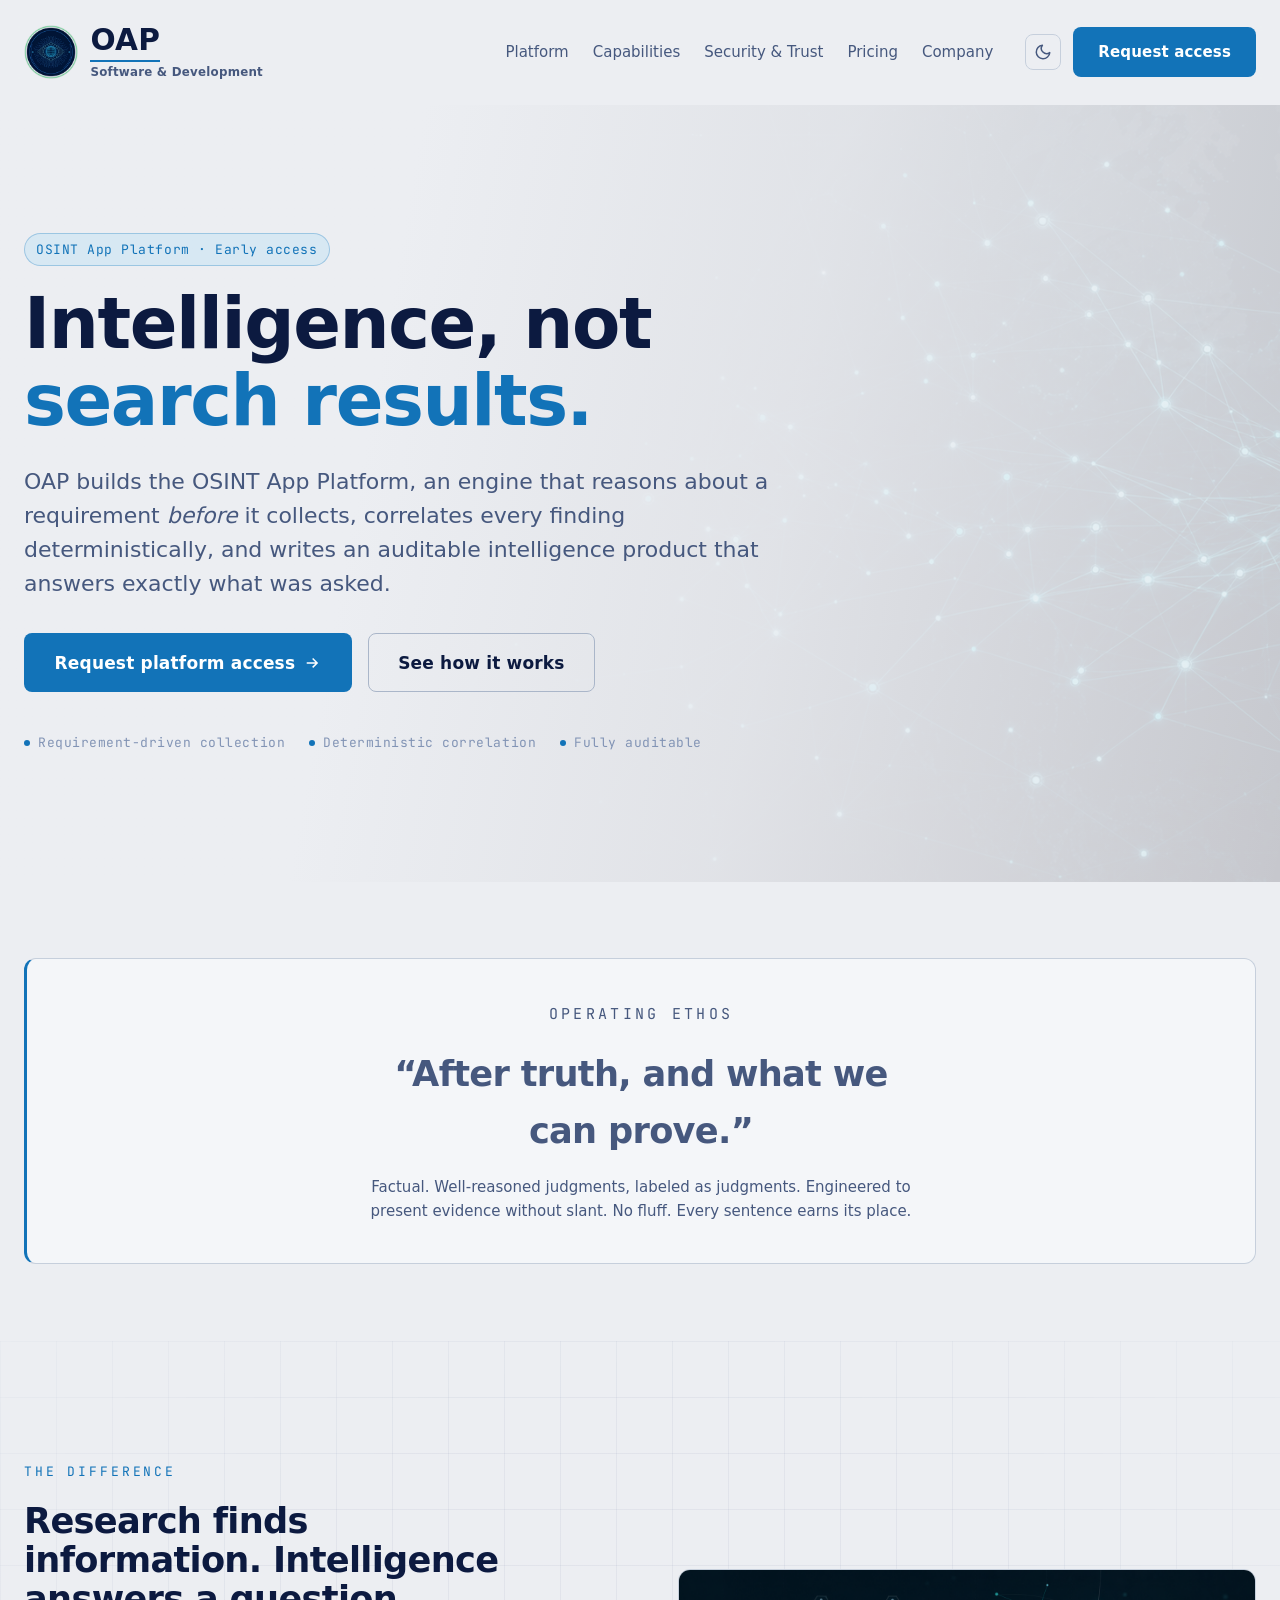
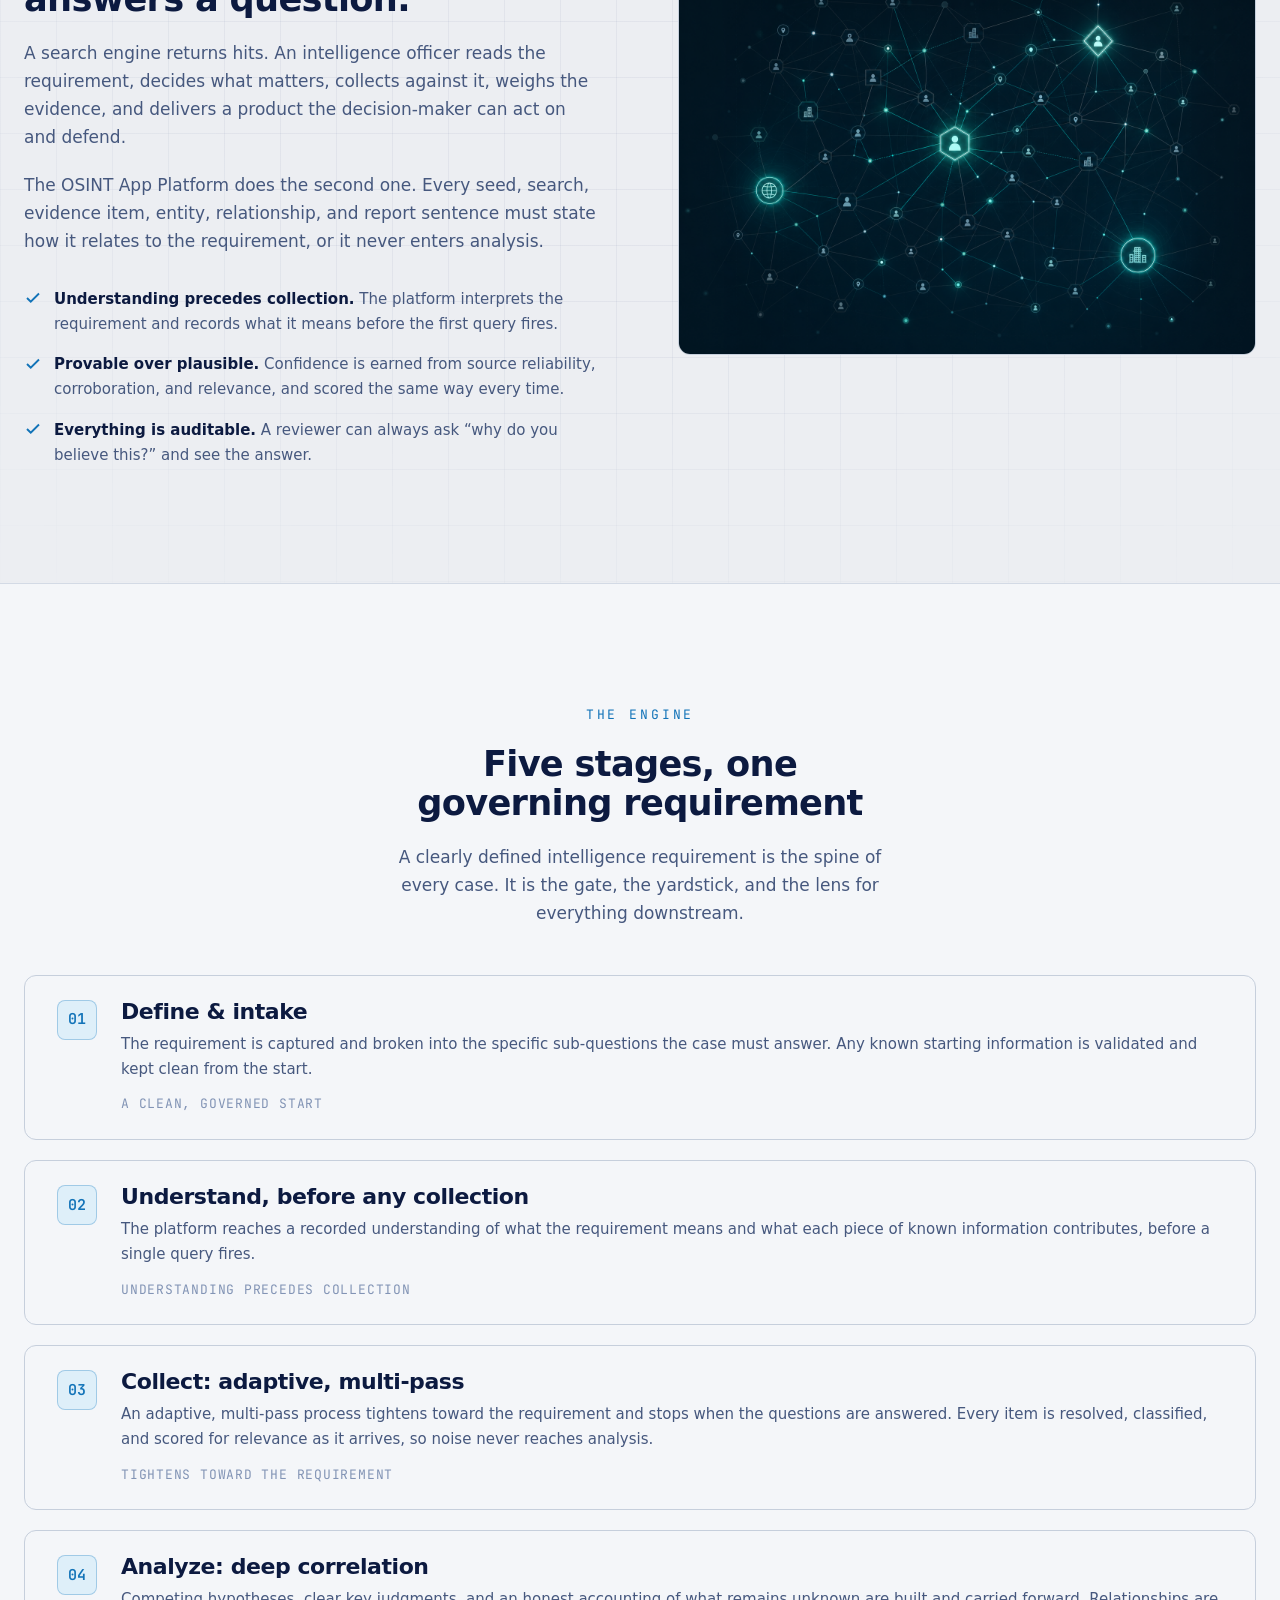
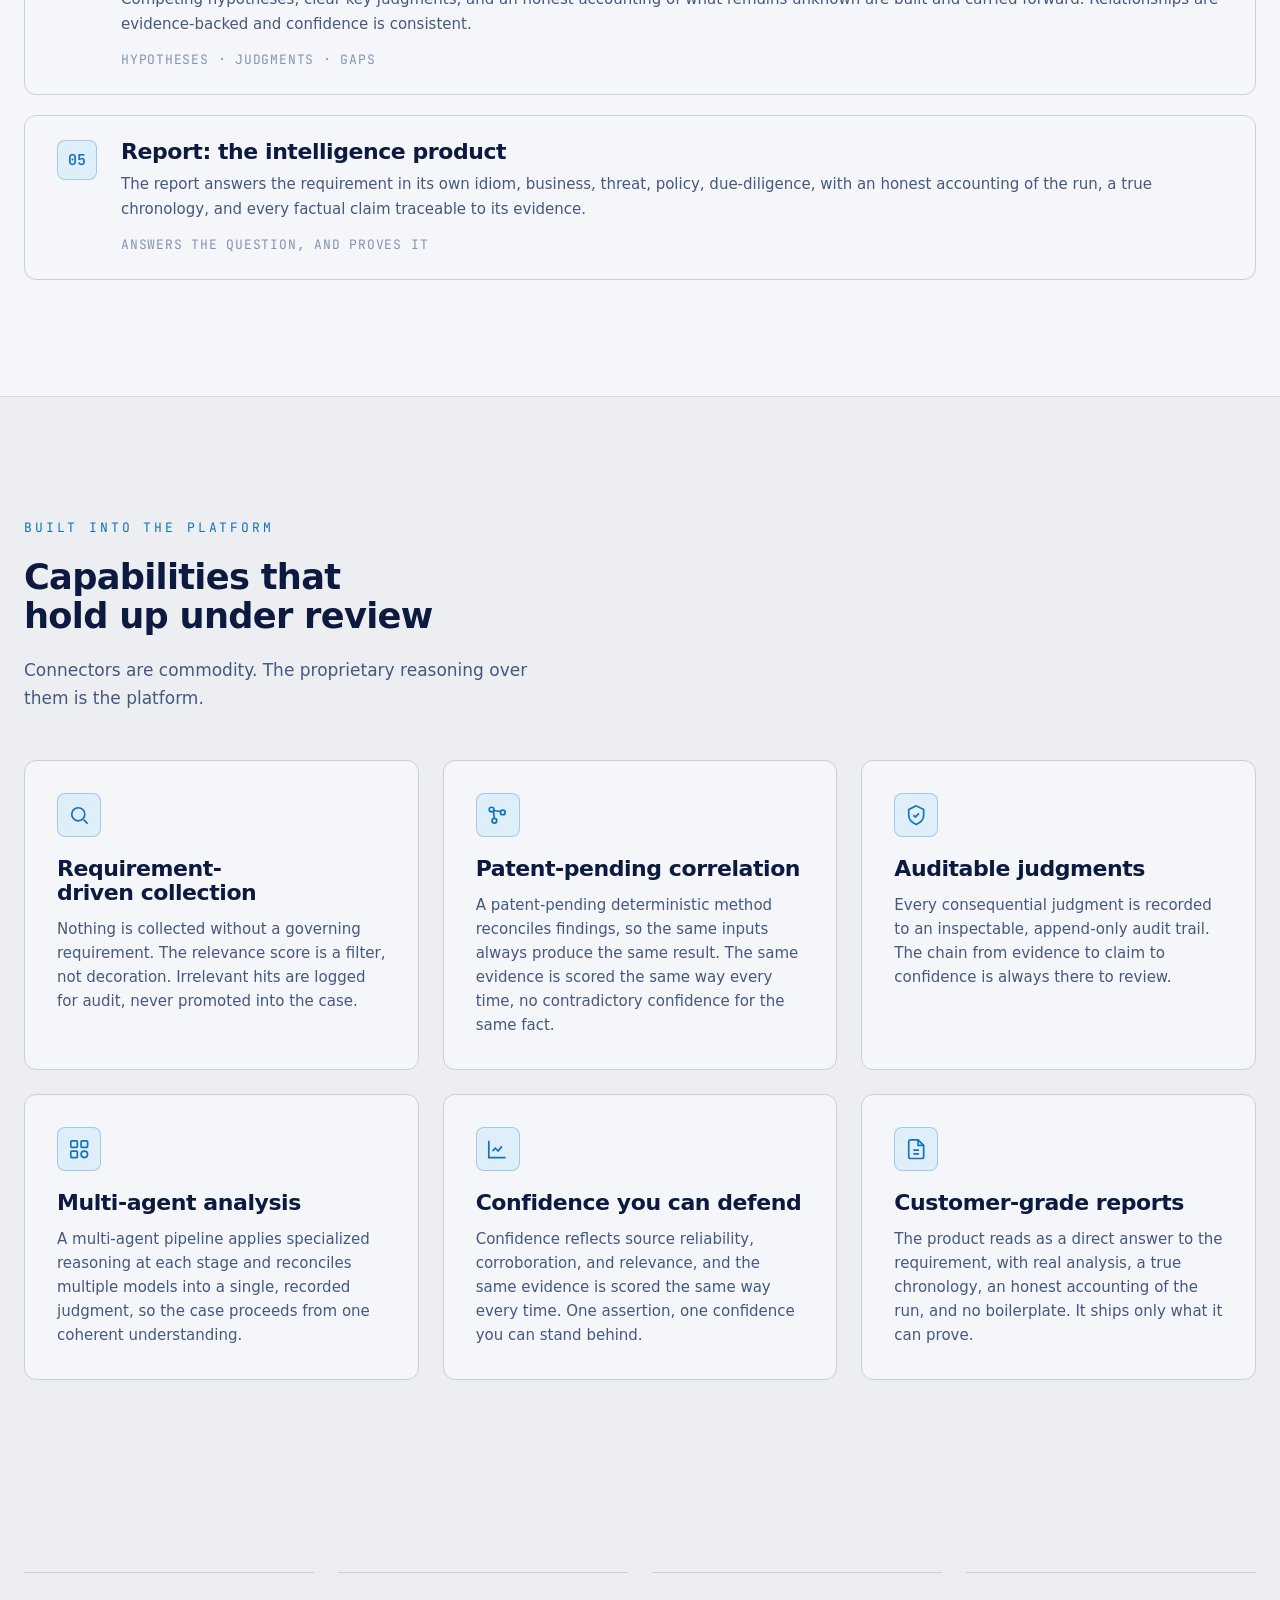
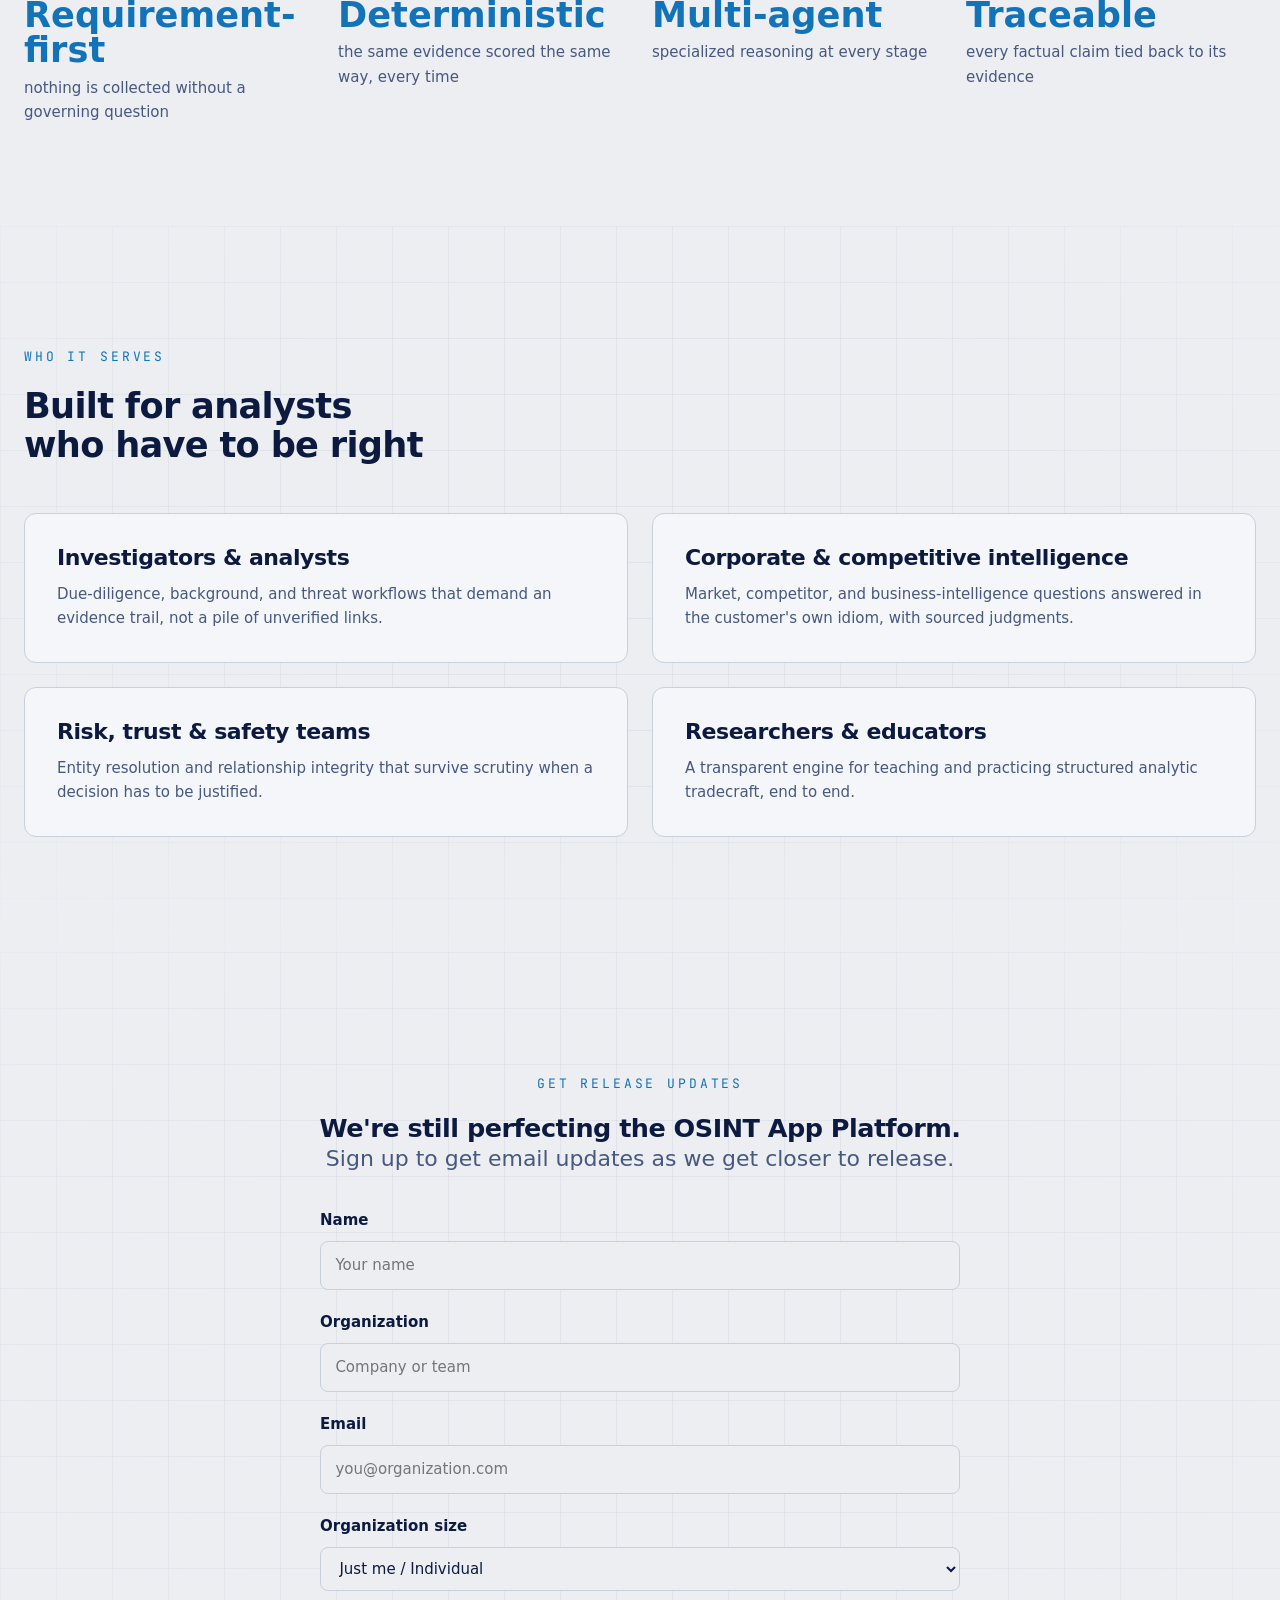
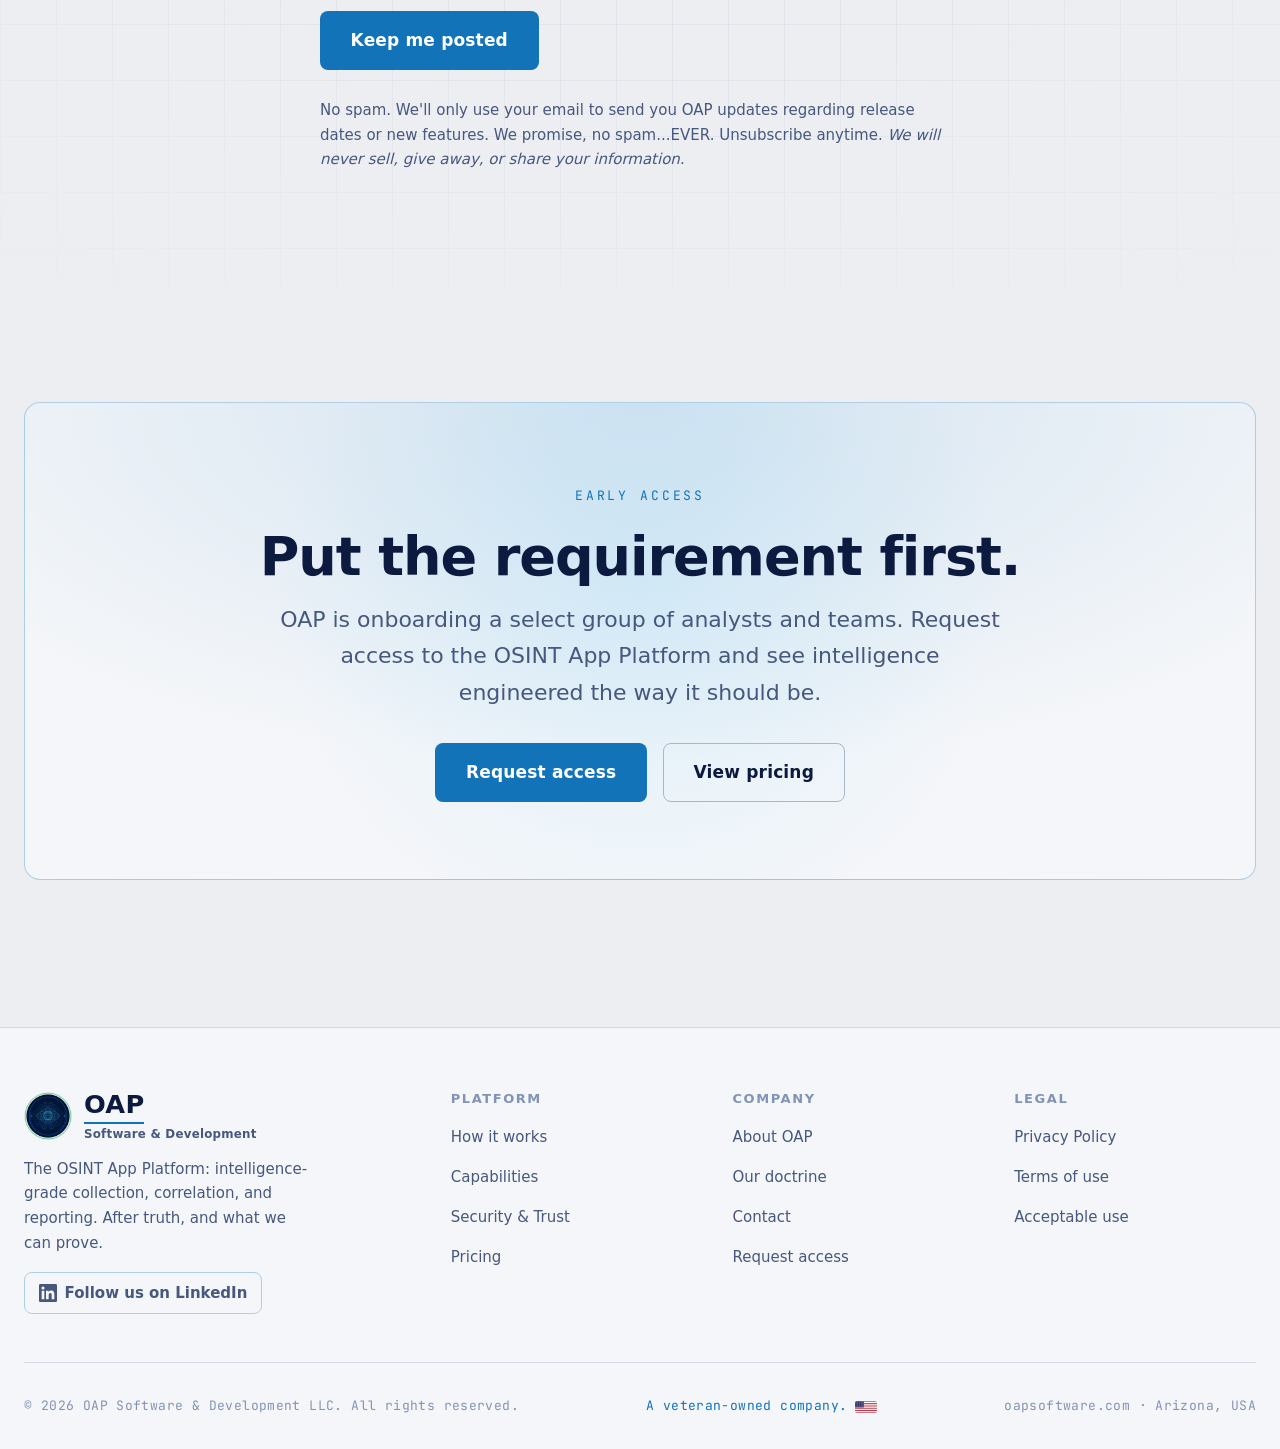
==== index.html @ 9fd55a7e "feat: small inline American flag next to veteran-owned line in footer - Clean inline SVG US flag (pr" ====
<!DOCTYPE html>
<html lang="en" data-theme="dark">
<head>
 <script>(function(){try{var t=localStorage.getItem('oap.theme');if(t!=='light'&&t!=='dark'){t=(window.matchMedia&&window.matchMedia('(prefers-color-scheme: light)').matches)?'light':'dark';}document.documentElement.setAttribute('data-theme',t);}catch(e){}})();</script>
 <meta charset="UTF-8" />
 <meta name="viewport" content="width=device-width, initial-scale=1.0" />
 <title>OAP Software &amp; Development | Intelligence-Grade OSINT, Engineered</title>
 <meta name="description" content="OAP Software & Development builds the OSINT App Platform, an intelligence engine that reasons about a requirement before it collects, correlates evidence deterministically, and produces auditable, customer-grade intelligence products." />
 <meta property="og:title" content="OAP Software & Development LLC" />
 <meta property="og:description" content="The OSINT App Platform: intelligence-grade collection, correlation, and reporting. After truth, and what we can prove." />
 <meta property="og:type" content="website" />
 <link rel="preconnect" href="https://api.fontshare.com" />
 <link rel="preconnect" href="https://fonts.googleapis.com" />
 <link rel="preconnect" href="https://fonts.gstatic.com" crossorigin />
 <link href="https://api.fontshare.com/v2/css?f[]=cabinet-grotesk@500,700,800&f[]=satoshi@400,500,700&f[]=general-sans@500,600&display=swap" rel="stylesheet" />
 <link href="https://fonts.googleapis.com/css2?family=JetBrains+Mono:wght@400;500&display=swap" rel="stylesheet" />
 <meta property="og:image" content="assets/brand/oap-avatar.png" />
 <link rel="stylesheet" href="css/style.css" />
 <link rel="icon" href="favicon.ico" sizes="any" />
 <link rel="icon" type="image/png" sizes="32x32" href="assets/brand/favicon-32.png" />
 <link rel="icon" type="image/png" sizes="16x16" href="assets/brand/favicon-16.png" />
 <link rel="apple-touch-icon" sizes="180x180" href="assets/brand/favicon-180.png" />
</head>
<body>
 <!-- ===== HEADER ===== -->
 <header class="header">
 <div class="container">
 <nav class="nav" aria-label="Primary">
 <a href="index.html" class="nav__brand" aria-label="OAP Software and Development home">
 <img class="brand-emblem" src="assets/brand/oap-emblem-green.png" alt="OAP" width="120" height="120" />
 <span class="brand-wordmark">
 <span class="brand-name">OAP</span>
 <span class="brand-tag">Software &amp; Development</span>
 </span>
 </a>
 <div class="nav__links" id="nav-links">
 <a href="platform.html">Platform</a>
 <a href="capabilities.html">Capabilities</a>
 <a href="security.html">Security &amp; Trust</a>
 <a href="pricing.html">Pricing</a>
 <a href="company.html">Company</a>
 <a href="contact.html" class="btn btn--primary nav__cta-mobile" style="margin-top:1rem;">Request access</a>
 </div>
 <div class="nav__actions">
 <button class="theme-toggle" data-theme-toggle aria-label="Switch color theme"></button>
 <a href="contact.html" class="btn btn--primary nav__cta-desktop">Request access</a>
 <button class="nav__toggle" aria-label="Toggle menu" aria-expanded="false" aria-controls="nav-links">
 <svg width="20" height="20" viewBox="0 0 24 24" fill="none" stroke="currentColor" stroke-width="2"><line x1="3" y1="6" x2="21" y2="6"/><line x1="3" y1="12" x2="21" y2="12"/><line x1="3" y1="18" x2="21" y2="18"/></svg>
 </button>
 </div>
 </nav>
 </div>
 </header>

 <main>
 <!-- ===== HERO ===== -->
 <section class="hero">
 <div class="hero__bg"><img src="assets/hero.png" alt="" aria-hidden="true" /></div>
 <div class="container">
 <div class="hero__inner">
 <span class="chip">OSINT App Platform · Early access</span>
 <h1 style="margin-top:var(--space-5);">Intelligence, not<br /><span class="accent">search results.</span></h1>
 <p class="hero__lead">OAP builds the OSINT App Platform, an engine that reasons about a requirement <em>before</em> it collects, correlates every finding deterministically, and writes an auditable intelligence product that answers exactly what was asked.</p>
 <div class="hero__actions">
 <a href="contact.html" class="btn btn--primary btn--lg">Request platform access
 <svg viewBox="0 0 24 24" fill="none" stroke="currentColor" stroke-width="2"><path d="M5 12h14M13 6l6 6-6 6"/></svg>
 </a>
 <a href="platform.html" class="btn btn--ghost btn--lg">See how it works</a>
 </div>
 <div class="hero__meta">
 <span>Requirement-driven collection</span>
 <span>Deterministic correlation</span>
 <span>Fully auditable</span>
 </div>
 </div>
 </div>
 </section>

 <!-- ===== ETHOS STRIP ===== -->
 <section class="section--tight">
 <div class="container">
 <div class="card" style="border-left:3px solid var(--color-primary); text-align:center; padding-block:var(--space-10);">
 <p class="eyebrow" style="justify-content:center;">Operating ethos</p>
 <p style="font-family:var(--font-display); font-size:var(--text-xl); font-weight:700; letter-spacing:-0.02em; max-width:26ch; margin:0 auto;">“After truth, and what we can prove.”</p>
 <p class="muted" style="margin-top:var(--space-4); max-width:60ch; margin-inline:auto;">Factual. Well-reasoned judgments, labeled as judgments. Engineered to present evidence without slant. No fluff. Every sentence earns its place.</p>
 </div>
 </div>
 </section>

 <!-- ===== THE PROBLEM ===== -->
 <section class="section grid-bg">
 <div class="container">
 <div class="split">
 <div class="reveal">
 <span class="eyebrow">The difference</span>
 <h2 class="section-title">Research finds information. Intelligence answers a question.</h2>
 <p class="muted" style="margin-bottom:var(--space-5);">A search engine returns hits. An intelligence officer reads the requirement, decides what matters, collects against it, weighs the evidence, and delivers a product the decision-maker can act on and defend.</p>
 <p class="muted">The OSINT App Platform does the second one. Every seed, search, evidence item, entity, relationship, and report sentence must state how it relates to the requirement, or it never enters analysis.</p>
 <ul class="feature-list" style="margin-top:var(--space-8);">
 <li><svg class="ck" width="18" height="18" viewBox="0 0 24 24" fill="none" stroke="currentColor" stroke-width="2.5"><path d="M20 6 9 17l-5-5"/></svg><span><strong>Understanding precedes collection.</strong> The platform interprets the requirement and records what it means before the first query fires.</span></li>
 <li><svg class="ck" width="18" height="18" viewBox="0 0 24 24" fill="none" stroke="currentColor" stroke-width="2.5"><path d="M20 6 9 17l-5-5"/></svg><span><strong>Provable over plausible.</strong> Confidence is earned from source reliability, corroboration, and relevance, and scored the same way every time.</span></li>
 <li><svg class="ck" width="18" height="18" viewBox="0 0 24 24" fill="none" stroke="currentColor" stroke-width="2.5"><path d="M20 6 9 17l-5-5"/></svg><span><strong>Everything is auditable.</strong> A reviewer can always ask “why do you believe this?” and see the answer.</span></li>
 </ul>
 </div>
 <div class="split__media reveal">
 <img src="assets/correlation.png" alt="A correlation web of entities, people, organizations, and locations, connected by weighted relationships, with the highest-confidence nodes glowing brightest." />
 </div>
 </div>
 </div>
 </section>

 <!-- ===== PIPELINE ===== -->
 <section class="section" style="background:var(--color-surface); border-block:1px solid var(--color-divider);">
 <div class="container">
 <div style="text-align:center; max-width:48ch; margin:0 auto var(--space-12);">
 <span class="eyebrow" style="justify-content:center;">The engine</span>
 <h2 class="section-title" style="margin-inline:auto;">Five stages, one governing requirement</h2>
 <p class="muted">A clearly defined intelligence requirement is the spine of every case. It is the gate, the yardstick, and the lens for everything downstream.</p>
 </div>
 <div class="pipeline">
 <div class="step reveal"><div class="step__num">01</div><div><h3>Define &amp; intake</h3><p>The requirement is captured and broken into the specific sub-questions the case must answer. Any known starting information is validated and kept clean from the start.</p><span class="step__tag">A clean, governed start</span></div></div>
 <div class="step reveal"><div class="step__num">02</div><div><h3>Understand, before any collection</h3><p>The platform reaches a recorded understanding of what the requirement means and what each piece of known information contributes, before a single query fires.</p><span class="step__tag">Understanding precedes collection</span></div></div>
 <div class="step reveal"><div class="step__num">03</div><div><h3>Collect: adaptive, multi-pass</h3><p>An adaptive, multi-pass process tightens toward the requirement and stops when the questions are answered. Every item is resolved, classified, and scored for relevance as it arrives, so noise never reaches analysis.</p><span class="step__tag">Tightens toward the requirement</span></div></div>
 <div class="step reveal"><div class="step__num">04</div><div><h3>Analyze: deep correlation</h3><p>Competing hypotheses, clear key judgments, and an honest accounting of what remains unknown are built and carried forward. Relationships are evidence-backed and confidence is consistent.</p><span class="step__tag">Hypotheses · judgments · gaps</span></div></div>
 <div class="step reveal"><div class="step__num">05</div><div><h3>Report: the intelligence product</h3><p>The report answers the requirement in its own idiom, business, threat, policy, due-diligence, with an honest accounting of the run, a true chronology, and every factual claim traceable to its evidence.</p><span class="step__tag">Answers the question, and proves it</span></div></div>
 </div>
 </div>
 </section>

 <!-- ===== CAPABILITIES GRID ===== -->
 <section class="section">
 <div class="container">
 <div style="max-width:50ch; margin-bottom:var(--space-12);">
 <span class="eyebrow">Built into the platform</span>
 <h2 class="section-title">Capabilities that hold up under review</h2>
 <p class="muted">Connectors are commodity. The proprietary reasoning over them is the platform.</p>
 </div>
 <div class="grid grid--3">
 <div class="card reveal"><div class="card__icon"><svg viewBox="0 0 24 24" fill="none" stroke="currentColor" stroke-width="1.8"><circle cx="11" cy="11" r="7"/><path d="m21 21-4.3-4.3"/></svg></div><h3>Requirement-driven collection</h3><p>Nothing is collected without a governing requirement. The relevance score is a filter, not decoration. Irrelevant hits are logged for audit, never promoted into the case.</p></div>
 <div class="card reveal"><div class="card__icon"><svg viewBox="0 0 24 24" fill="none" stroke="currentColor" stroke-width="1.8"><circle cx="6" cy="6" r="2.5"/><circle cx="18" cy="9" r="2.5"/><circle cx="9" cy="18" r="2.5"/><path d="M8 7l8 1M8 8l1 8"/></svg></div><h3>Patent-pending correlation</h3><p>A patent-pending deterministic method reconciles findings, so the same inputs always produce the same result. The same evidence is scored the same way every time, no contradictory confidence for the same fact.</p></div>
 <div class="card reveal"><div class="card__icon"><svg viewBox="0 0 24 24" fill="none" stroke="currentColor" stroke-width="1.8"><path d="M12 2 4 6v6c0 5 3.5 8 8 10 4.5-2 8-5 8-10V6z"/><path d="m9 12 2 2 4-4"/></svg></div><h3>Auditable judgments</h3><p>Every consequential judgment is recorded to an inspectable, append-only audit trail. The chain from evidence to claim to confidence is always there to review.</p></div>
 <div class="card reveal"><div class="card__icon"><svg viewBox="0 0 24 24" fill="none" stroke="currentColor" stroke-width="1.8"><rect x="3" y="3" width="7" height="7" rx="1"/><rect x="14" y="3" width="7" height="7" rx="1"/><rect x="3" y="14" width="7" height="7" rx="1"/><circle cx="17.5" cy="17.5" r="3.5"/></svg></div><h3>Multi-agent analysis</h3><p>A multi-agent pipeline applies specialized reasoning at each stage and reconciles multiple models into a single, recorded judgment, so the case proceeds from one coherent understanding.</p></div>
 <div class="card reveal"><div class="card__icon"><svg viewBox="0 0 24 24" fill="none" stroke="currentColor" stroke-width="1.8"><path d="M3 3v18h18"/><path d="m7 14 3-3 3 3 4-5"/></svg></div><h3>Confidence you can defend</h3><p>Confidence reflects source reliability, corroboration, and relevance, and the same evidence is scored the same way every time. One assertion, one confidence you can stand behind.</p></div>
 <div class="card reveal"><div class="card__icon"><svg viewBox="0 0 24 24" fill="none" stroke="currentColor" stroke-width="1.8"><path d="M14 2H6a2 2 0 0 0-2 2v16a2 2 0 0 0 2 2h12a2 2 0 0 0 2-2V8z"/><path d="M14 2v6h6M9 13h6M9 17h6"/></svg></div><h3>Customer-grade reports</h3><p>The product reads as a direct answer to the requirement, with real analysis, a true chronology, an honest accounting of the run, and no boilerplate. It ships only what it can prove.</p></div>
 </div>
 </div>
 </section>

 <!-- ===== STATS ===== -->
 <section class="section--tight">
 <div class="container">
 <div class="stats">
 <div class="stat reveal"><div class="stat__num">Requirement<span style="color:var(--color-primary)">-first</span></div><div class="stat__label">nothing is collected without a governing question</div></div>
 <div class="stat reveal"><div class="stat__num">Deterministic</div><div class="stat__label">the same evidence scored the same way, every time</div></div>
 <div class="stat reveal"><div class="stat__num">Multi-agent</div><div class="stat__label">specialized reasoning at every stage</div></div>
 <div class="stat reveal"><div class="stat__num">Traceable</div><div class="stat__label">every factual claim tied back to its evidence</div></div>
 </div>
 </div>
 </section>

 <!-- ===== WHO IT'S FOR ===== -->
 <section class="section grid-bg">
 <div class="container">
 <div style="max-width:50ch; margin-bottom:var(--space-12);">
 <span class="eyebrow">Who it serves</span>
 <h2 class="section-title">Built for analysts who have to be right</h2>
 </div>
 <div class="grid grid--2">
 <div class="card reveal"><h3>Investigators &amp; analysts</h3><p>Due-diligence, background, and threat workflows that demand an evidence trail, not a pile of unverified links.</p></div>
 <div class="card reveal"><h3>Corporate &amp; competitive intelligence</h3><p>Market, competitor, and business-intelligence questions answered in the customer's own idiom, with sourced judgments.</p></div>
 <div class="card reveal"><h3>Risk, trust &amp; safety teams</h3><p>Entity resolution and relationship integrity that survive scrutiny when a decision has to be justified.</p></div>
 <div class="card reveal"><h3>Researchers &amp; educators</h3><p>A transparent engine for teaching and practicing structured analytic tradecraft, end to end.</p></div>
 </div>
 </div>
 </section>

 <!-- ===== CTA ===== -->
 <section class="section grid-bg" id="updates">
 <div class="container container--default">
 <div class="reveal" style="text-align:center; margin-bottom:var(--space-8);">
 <span class="eyebrow" style="justify-content:center;">Get release updates</span>
 <h2>We're still perfecting the OSINT App Platform.</h2>
 <p class="section-lead" style="margin:0 auto;">Sign up to get email updates as we get closer to release.</p>
 </div>
 <form id="waitlist-form" class="form-grid reveal" action="https://formspree.io/f/mbdeowkd" method="POST" style="max-width:640px; margin:0 auto;">
 <div class="field"><label for="wl-name">Name</label><input id="wl-name" name="name" type="text" placeholder="Your name" /></div>
 <div class="field"><label for="wl-org">Organization</label><input id="wl-org" name="organization" type="text" placeholder="Company or team" /></div>
 <div class="field"><label for="wl-email">Email</label><input id="wl-email" name="email" type="email" required placeholder="you@organization.com" /></div>
 <div class="field"><label for="wl-size">Organization size</label><select id="wl-size" name="organization_size"><option>Just me / Individual</option><option>2-10</option><option>11-50</option><option>51-200</option><option>201-1,000</option><option>1,000+</option></select></div>
 <input type="hidden" name="_subject" value="New OAP updates signup" />
 <input type="text" name="_gotcha" style="display:none" tabindex="-1" autocomplete="off" aria-hidden="true" />
 <button type="submit" class="btn btn--primary btn--lg" style="justify-self:start;">Keep me posted</button>
 <p id="wl-ok" hidden style="color:var(--color-primary); font-size:var(--text-sm);">Thanks. You're on the list, we'll email you OAP updates as we get closer to release.</p>
 <p id="wl-err" hidden style="color:var(--color-warning); font-size:var(--text-sm);">Something went wrong. Please try again in a moment.</p>
 <p class="muted" style="font-size:var(--text-sm); margin-top:var(--space-2);">No spam. We'll only use your email to send you OAP updates regarding release dates or new features. We promise, no spam...EVER. Unsubscribe anytime. <em>We will never sell, give away, or share your information.</em></p>
 </form>
 </div>
 </section>

 <section class="section">
 <div class="container">
 <div class="cta-band reveal">
 <span class="eyebrow" style="justify-content:center;">Early access</span>
 <h2>Put the requirement first.</h2>
 <p>OAP is onboarding a select group of analysts and teams. Request access to the OSINT App Platform and see intelligence engineered the way it should be.</p>
 <div class="hero__actions">
 <a href="contact.html" class="btn btn--primary btn--lg">Request access</a>
 <a href="pricing.html" class="btn btn--ghost btn--lg">View pricing</a>
 </div>
 </div>
 </div>
 </section>
 </main>

 <!-- ===== FOOTER ===== -->
 <footer class="footer">
 <div class="container">
 <div class="footer__grid">
 <div class="footer__brand">
 <a href="index.html" class="nav__brand">
 <img class="brand-emblem" src="assets/brand/oap-emblem-green.png" alt="OAP" width="120" height="120" />
 <span class="brand-wordmark">
 <span class="brand-name">OAP</span>
 <span class="brand-tag">Software &amp; Development</span>
 </span>
 </a>
 <p>The OSINT App Platform: intelligence-grade collection, correlation, and reporting. After truth, and what we can prove.</p>
 <a class="footer__social" href="https://www.linkedin.com/company/oapsoftware/" target="_blank" rel="noopener" aria-label="Follow OAP Software & Development on LinkedIn"><svg width="18" height="18" viewBox="0 0 24 24" fill="currentColor" aria-hidden="true"><path d="M20.45 20.45h-3.56v-5.57c0-1.33-.02-3.04-1.85-3.04-1.85 0-2.13 1.45-2.13 2.94v5.67H9.35V9h3.42v1.56h.05c.48-.9 1.64-1.85 3.37-1.85 3.6 0 4.27 2.37 4.27 5.45v6.29zM5.34 7.43a2.06 2.06 0 1 1 0-4.13 2.06 2.06 0 0 1 0 4.13zM7.12 20.45H3.55V9h3.57v11.45zM22.22 0H1.77C.79 0 0 .77 0 1.73v20.54C0 23.23.79 24 1.77 24h20.45c.98 0 1.78-.77 1.78-1.73V1.73C24 .77 23.2 0 22.22 0z"/></svg><span>Follow us on LinkedIn</span></a>
 </div>
 <div><h4>Platform</h4><ul role="list"><li><a href="platform.html">How it works</a></li><li><a href="capabilities.html">Capabilities</a></li><li><a href="security.html">Security &amp; Trust</a></li><li><a href="pricing.html">Pricing</a></li></ul></div>
 <div><h4>Company</h4><ul role="list"><li><a href="company.html">About OAP</a></li><li><a href="company.html#doctrine">Our doctrine</a></li><li><a href="contact.html">Contact</a></li><li><a href="contact.html">Request access</a></li></ul></div>
 <div><h4>Legal</h4><ul role="list"><li><a href="privacy.html">Privacy Policy</a></li><li><a href="terms.html">Terms of use</a></li><li><a href="legal.html#acceptable-use">Acceptable use</a></li></ul></div>
 </div>
 <div class="footer__bottom">
 <span>© 2026 OAP Software &amp; Development LLC. All rights reserved.</span>
 <span style="color:var(--color-primary); white-space:nowrap;">A veteran-owned company.<svg class="flag-us" viewBox="0 0 190 100" width="22" height="12" role="img" aria-label="United States flag" style="vertical-align:middle; margin-left:0.5rem; border-radius:2px; box-shadow:0 0 0 1px rgba(255,255,255,0.18);"><defs><clipPath id="flagRound"><rect width="190" height="100" rx="3"/></clipPath></defs><g clip-path="url(#flagRound)"><rect x="0" y="0.000" width="190" height="7.692" fill="#B22234"/><rect x="0" y="7.692" width="190" height="7.692" fill="#FFFFFF"/><rect x="0" y="15.385" width="190" height="7.692" fill="#B22234"/><rect x="0" y="23.077" width="190" height="7.692" fill="#FFFFFF"/><rect x="0" y="30.769" width="190" height="7.692" fill="#B22234"/><rect x="0" y="38.462" width="190" height="7.692" fill="#FFFFFF"/><rect x="0" y="46.154" width="190" height="7.692" fill="#B22234"/><rect x="0" y="53.846" width="190" height="7.692" fill="#FFFFFF"/><rect x="0" y="61.538" width="190" height="7.692" fill="#B22234"/><rect x="0" y="69.231" width="190" height="7.692" fill="#FFFFFF"/><rect x="0" y="76.923" width="190" height="7.692" fill="#B22234"/><rect x="0" y="84.615" width="190" height="7.692" fill="#FFFFFF"/><rect x="0" y="92.308" width="190" height="7.692" fill="#B22234"/><rect x="0" y="0" width="76" height="53.846" fill="#3C3B6E"/><circle cx="8.0" cy="7.0" r="2.2" fill="#FFFFFF"/><circle cx="23.0" cy="7.0" r="2.2" fill="#FFFFFF"/><circle cx="38.0" cy="7.0" r="2.2" fill="#FFFFFF"/><circle cx="53.0" cy="7.0" r="2.2" fill="#FFFFFF"/><circle cx="68.0" cy="7.0" r="2.2" fill="#FFFFFF"/><circle cx="8.0" cy="19.5" r="2.2" fill="#FFFFFF"/><circle cx="23.0" cy="19.5" r="2.2" fill="#FFFFFF"/><circle cx="38.0" cy="19.5" r="2.2" fill="#FFFFFF"/><circle cx="53.0" cy="19.5" r="2.2" fill="#FFFFFF"/><circle cx="68.0" cy="19.5" r="2.2" fill="#FFFFFF"/><circle cx="8.0" cy="32.0" r="2.2" fill="#FFFFFF"/><circle cx="23.0" cy="32.0" r="2.2" fill="#FFFFFF"/><circle cx="38.0" cy="32.0" r="2.2" fill="#FFFFFF"/><circle cx="53.0" cy="32.0" r="2.2" fill="#FFFFFF"/><circle cx="68.0" cy="32.0" r="2.2" fill="#FFFFFF"/><circle cx="8.0" cy="44.5" r="2.2" fill="#FFFFFF"/><circle cx="23.0" cy="44.5" r="2.2" fill="#FFFFFF"/><circle cx="38.0" cy="44.5" r="2.2" fill="#FFFFFF"/><circle cx="53.0" cy="44.5" r="2.2" fill="#FFFFFF"/><circle cx="68.0" cy="44.5" r="2.2" fill="#FFFFFF"/></g></svg></span>
 <span>oapsoftware.com · Arizona, USA</span>
 </div>
 </div>
 </footer>

 <script src="js/main.js"></script>
</body>
</html>
---- css/style.css ----
/* ============================================================
   OAP Software & Development LLC, Design System
   Intelligence-grade: deep navy #0C1A40, cyan accent #5AC8FF
   ============================================================ */

/* ---------- Type scale ---------- */
:root {
  --text-xs: clamp(0.75rem, 0.7rem + 0.25vw, 0.8125rem);
  --text-sm: clamp(0.875rem, 0.82rem + 0.25vw, 0.9375rem);
  --text-base: clamp(1rem, 0.96rem + 0.2vw, 1.0625rem);
  --text-lg: clamp(1.125rem, 1rem + 0.6vw, 1.375rem);
  --text-xl: clamp(1.5rem, 1.2rem + 1.25vw, 2.25rem);
  --text-2xl: clamp(2rem, 1.3rem + 2.6vw, 3.5rem);
  --text-3xl: clamp(2.5rem, 1.2rem + 4vw, 4.75rem);

  /* Spacing */
  --space-1: 0.25rem; --space-2: 0.5rem; --space-3: 0.75rem;
  --space-4: 1rem; --space-5: 1.25rem; --space-6: 1.5rem;
  --space-8: 2rem; --space-10: 2.5rem; --space-12: 3rem;
  --space-16: 4rem; --space-20: 5rem; --space-24: 6rem; --space-32: 8rem;

  --radius-sm: 0.375rem; --radius-md: 0.5rem; --radius-lg: 0.75rem;
  --radius-xl: 1rem; --radius-full: 9999px;

  --transition-interactive: 200ms cubic-bezier(0.16, 1, 0.3, 1);

  --content-narrow: 680px;
  --content-default: 1040px;
  --content-wide: 1280px;

  --font-display: 'Cabinet Grotesk', 'General Sans', system-ui, sans-serif;
  --font-body: 'Satoshi', 'Inter', system-ui, sans-serif;
  --font-mono: 'JetBrains Mono', ui-monospace, monospace;
}

/* ---------- Dark (default for an intelligence product) ---------- */
/* OAP brand: accent #5AC8FF (electric cyan), deep navy #0C1A40 */
:root,
[data-theme='dark'] {
  --color-bg: #0a142e;
  --color-surface: #0c1a40;
  --color-surface-2: #102350;
  --color-surface-offset: #14285c;
  --color-divider: #1c3266;
  --color-border: #243d72;
  --color-border-strong: #34518f;

  --color-text: #eaf1fb;
  --color-text-muted: #9db0d0;
  --color-text-faint: #607299;
  --color-text-inverse: #0a142e;

  --color-primary: #5ac8ff;          /* electric cyan (brand) */
  --color-primary-hover: #84d8ff;
  --color-primary-active: #36a8e6;
  --color-primary-soft: rgba(90, 200, 255, 0.13);
  --color-primary-border: rgba(90, 200, 255, 0.38);

  --color-accent-2: #4a9eff;         /* signal blue, data-viz */
  --color-success: #4ade80;
  --color-warning: #f5a623;

  --shadow-sm: 0 1px 2px rgba(0,0,0,0.45);
  --shadow-md: 0 8px 24px rgba(2,8,24,0.5);
  --shadow-lg: 0 24px 60px rgba(2,8,24,0.6);
  --shadow-glow: 0 0 0 1px var(--color-primary-border), 0 0 40px rgba(90,200,255,0.14);

  --grid-line: rgba(120, 160, 220, 0.06);
}

/* ---------- Light mode ---------- */
/* On light surfaces the bright cyan is reserved for fills/glows; a deeper
   ocean-blue primary carries text/links so contrast stays accessible (AA). */
[data-theme='light'] {
  /* Soft light-grey palette (no harsh pure white). Page sits on a calm grey;
     cards/surfaces are a touch lighter so they still read as raised. */
  --color-bg: #eceef2;
  --color-surface: #f4f6f9;
  --color-surface-2: #e6eaf0;
  --color-surface-offset: #dfe4ec;
  --color-divider: #d3dae5;
  --color-border: #c6cfdc;
  --color-border-strong: #aab6c9;

  --color-text: #0c1a40;
  --color-text-muted: #46587e;
  --color-text-faint: #8294b5;
  --color-text-inverse: #ffffff;

  --color-primary: #1273b8;          /* accessible deep cyan-blue for text/CTA */
  --color-primary-hover: #0e5e98;
  --color-primary-active: #0b4d7e;
  --color-primary-soft: rgba(90, 200, 255, 0.14);
  --color-primary-border: rgba(18, 115, 184, 0.30);

  --color-accent-2: #1f6fd6;
  --color-success: #1f9d54;
  --color-warning: #c47710;

  --shadow-sm: 0 1px 2px rgba(12,26,64,0.06);
  --shadow-md: 0 8px 24px rgba(12,26,64,0.10);
  --shadow-lg: 0 24px 60px rgba(12,26,64,0.14);
  --shadow-glow: 0 0 0 1px var(--color-primary-border), 0 0 30px rgba(90,200,255,0.18);

  --grid-line: rgba(20, 50, 110, 0.05);
}

/* ============================================================
   Base
   ============================================================ */
*, *::before, *::after { box-sizing: border-box; margin: 0; padding: 0; }

html {
  -webkit-font-smoothing: antialiased;
  -moz-osx-font-smoothing: grayscale;
  text-rendering: optimizeLegibility;
  scroll-behavior: smooth;
  scroll-padding-top: 7.5rem;
}

body {
  min-height: 100dvh;
  line-height: 1.65;
  font-family: var(--font-body);
  font-size: var(--text-base);
  color: var(--color-text);
  background-color: var(--color-bg);
  overflow-x: hidden;
}

img, picture, video, svg { display: block; max-width: 100%; height: auto; }
ul[role='list'], ol[role='list'] { list-style: none; }
input, button, textarea, select { font: inherit; color: inherit; }

h1, h2, h3, h4, h5, h6 {
  font-family: var(--font-display);
  text-wrap: balance;
  line-height: 1.1;
  letter-spacing: -0.02em;
  font-weight: 700;
}
p { text-wrap: pretty; }

a { color: inherit; text-decoration: none; }

::selection { background: var(--color-primary-soft); color: var(--color-primary-hover); }

:focus-visible {
  outline: 2px solid var(--color-primary);
  outline-offset: 3px;
  border-radius: var(--radius-sm);
}

button { cursor: pointer; background: none; border: none; }
table { border-collapse: collapse; width: 100%; }

a, button, [role='button'], input, textarea, select {
  transition: color var(--transition-interactive),
              background var(--transition-interactive),
              border-color var(--transition-interactive),
              box-shadow var(--transition-interactive),
              transform var(--transition-interactive);
}

@media (prefers-reduced-motion: reduce) {
  *, *::before, *::after {
    animation-duration: 0.01ms !important;
    transition-duration: 0.01ms !important;
    scroll-behavior: auto !important;
  }
}

.sr-only {
  position: absolute; width: 1px; height: 1px; padding: 0; margin: -1px;
  overflow: hidden; clip: rect(0,0,0,0); white-space: nowrap; border-width: 0;
}

/* ============================================================
   Layout primitives
   ============================================================ */
.container { width: 100%; max-width: var(--content-wide); margin-inline: auto; padding-inline: var(--space-6); }
.container--default { max-width: var(--content-default); }
.container--narrow { max-width: var(--content-narrow); }

.section { padding-block: clamp(var(--space-16), 9vw, var(--space-32)); position: relative; }
.section--tight { padding-block: clamp(var(--space-12), 6vw, var(--space-20)); }

.eyebrow {
  font-family: var(--font-mono);
  font-size: var(--text-xs);
  letter-spacing: 0.22em;
  text-transform: uppercase;
  color: var(--color-primary);
  display: inline-flex;
  align-items: center;
  gap: var(--space-2);
  margin-bottom: var(--space-5);
}
/* (removed the leading accent line before eyebrow labels per request) */

.section-title { font-size: var(--text-xl); margin-bottom: var(--space-5); max-width: 22ch; }
.section-lead { font-size: var(--text-lg); color: var(--color-text-muted); max-width: 60ch; font-family: var(--font-body); font-weight: 400; line-height: 1.55; }

.lead { font-size: var(--text-lg); color: var(--color-text-muted); line-height: 1.6; }
.muted { color: var(--color-text-muted); }

/* ---------- Buttons ---------- */
.btn {
  display: inline-flex; align-items: center; justify-content: center; gap: var(--space-2);
  font-family: var(--font-body); font-size: var(--text-sm); font-weight: 600;
  padding: 0.75rem 1.5rem; border-radius: var(--radius-md);
  border: 1px solid transparent; white-space: nowrap; letter-spacing: 0.01em;
}
.btn svg { width: 1.05em; height: 1.05em; }
.btn--primary { background: var(--color-primary); color: var(--color-text-inverse); }
.btn--primary:hover { background: var(--color-primary-hover); transform: translateY(-1px); box-shadow: 0 6px 20px rgba(47,212,200,0.25); }
.btn--ghost { background: transparent; color: var(--color-text); border-color: var(--color-border-strong); }
.btn--ghost:hover { border-color: var(--color-primary); color: var(--color-primary); }
.btn--lg { padding: 0.9rem 1.85rem; font-size: var(--text-base); }

/* ---------- Tags / chips ---------- */
.chip {
  display: inline-flex; align-items: center; gap: var(--space-2);
  font-family: var(--font-mono); font-size: var(--text-xs); letter-spacing: 0.04em;
  padding: 0.3rem 0.7rem; border-radius: var(--radius-full);
  background: var(--color-primary-soft); color: var(--color-primary);
  border: 1px solid var(--color-primary-border);
}

/* ============================================================
   Header / Nav
   ============================================================ */
.header {
  position: sticky; top: 0; z-index: 100;
  background: color-mix(in srgb, var(--color-bg) 82%, transparent);
  backdrop-filter: blur(14px); -webkit-backdrop-filter: blur(14px);
  border-bottom: 1px solid transparent;
  transition: border-color var(--transition-interactive), background var(--transition-interactive);
}
.header--scrolled { border-bottom-color: var(--color-divider); }
.nav { display: flex; align-items: center; gap: var(--space-8); height: 6.5rem; }
.nav__brand { display: inline-flex; align-items: center; gap: var(--space-3); }
/* Emblem-only mark (with subtle green ring) + live theme-aware wordmark */
.nav__brand .brand-emblem { height: 3.4rem; width: 3.4rem; display: block; flex-shrink: 0; }
.nav__brand .brand-wordmark { display: flex; flex-direction: column; line-height: 1; }
.nav__brand .brand-name {
  font-family: var(--font-display); font-weight: 800; font-size: 1.85rem; letter-spacing: 0.01em;
  color: var(--color-text); line-height: 1;
  padding-bottom: 0.28rem; border-bottom: 2px solid var(--color-primary); width: max-content;
}
.nav__brand .brand-tag {
  font-family: var(--font-body); font-weight: 600; font-size: 0.74rem; letter-spacing: 0.02em;
  color: var(--color-text-muted); margin-top: 0.3rem;
}
@media (max-width: 600px) {
  .nav__brand .brand-emblem { height: 2.8rem; width: 2.8rem; }
  .nav__brand .brand-name { font-size: 1.5rem; }
  .nav__brand .brand-tag { font-size: 0.68rem; }
}
.nav__links { display: flex; align-items: center; gap: var(--space-6); margin-left: auto; }
.nav__links a { font-size: var(--text-sm); color: var(--color-text-muted); font-weight: 500; }
.nav__links a:hover, .nav__links a.is-active { color: var(--color-text); }
.nav__actions { display: flex; align-items: center; gap: var(--space-3); }
.theme-toggle {
  width: 2.25rem; height: 2.25rem; display: inline-flex; align-items: center; justify-content: center;
  border-radius: var(--radius-md); border: 1px solid var(--color-border); color: var(--color-text-muted);
}
.theme-toggle:hover { color: var(--color-primary); border-color: var(--color-primary); }
.nav__toggle { display: none; width: 2.25rem; height: 2.25rem; align-items: center; justify-content: center; border-radius: var(--radius-md); border: 1px solid var(--color-border); color: var(--color-text); }
.nav__cta-mobile { display: none; } /* shown only inside mobile menu */

@media (max-width: 900px) {
  .nav__links { display: none; position: absolute; top: 6.5rem; left: 0; right: 0;
    flex-direction: column; align-items: flex-start; gap: 0; margin: 0;
    background: var(--color-surface); border-bottom: 1px solid var(--color-divider); padding: var(--space-4) var(--space-6); }
  .nav__links.is-open { display: flex; }
  .nav__links a { padding: var(--space-3) 0; width: 100%; border-bottom: 1px solid var(--color-divider); font-size: var(--text-base); }
  .nav__toggle { display: inline-flex; }
  .nav__cta-desktop { display: none; }
  .nav__cta-mobile { display: inline-flex; }
}

/* ============================================================
   Hero
   ============================================================ */
.hero { position: relative; overflow: hidden; padding-block: clamp(var(--space-20), 12vw, var(--space-32)); }
.hero__bg { position: absolute; inset: 0; z-index: 0; }
.hero__bg img { width: 100%; height: 100%; object-fit: cover; opacity: 0.85; }
.hero__bg::after { content: ''; position: absolute; inset: 0;
  background: linear-gradient(100deg, var(--color-bg) 22%, color-mix(in srgb, var(--color-bg) 55%, transparent) 55%, transparent 100%); }
[data-theme='light'] .hero__bg img { opacity: 0.16; }
[data-theme='light'] .hero__bg::after { background: linear-gradient(100deg, var(--color-bg) 30%, color-mix(in srgb, var(--color-bg) 70%, transparent) 60%, transparent 100%); }
.hero__inner { position: relative; z-index: 1; max-width: 760px; }
.hero h1 { font-size: var(--text-3xl); margin-bottom: var(--space-6); }
.hero h1 .accent { color: var(--color-primary); }
.hero__lead { font-size: var(--text-lg); color: var(--color-text-muted); max-width: 56ch; margin-bottom: var(--space-8); line-height: 1.55; }
.hero__actions { display: flex; flex-wrap: wrap; gap: var(--space-4); margin-bottom: var(--space-10); }
.hero__meta { display: flex; flex-wrap: wrap; gap: var(--space-6); font-family: var(--font-mono); font-size: var(--text-xs); color: var(--color-text-faint); letter-spacing: 0.04em; }
.hero__meta span { display: inline-flex; align-items: center; gap: var(--space-2); }
.hero__meta span::before { content: ''; width: 6px; height: 6px; border-radius: 50%; background: var(--color-primary); }

/* ============================================================
   Grid background utility
   ============================================================ */
.grid-bg { position: relative; }
.grid-bg::before {
  content: ''; position: absolute; inset: 0; z-index: 0; pointer-events: none;
  background-image: linear-gradient(var(--grid-line) 1px, transparent 1px),
                    linear-gradient(90deg, var(--grid-line) 1px, transparent 1px);
  background-size: 56px 56px;
  mask-image: radial-gradient(ellipse 80% 80% at 50% 40%, #000 40%, transparent 100%);
}
.grid-bg > * { position: relative; z-index: 1; }

/* ============================================================
   Cards
   ============================================================ */
.card {
  background: var(--color-surface); border: 1px solid var(--color-border);
  border-radius: var(--radius-lg); padding: var(--space-8);
  transition: border-color var(--transition-interactive), transform var(--transition-interactive), box-shadow var(--transition-interactive);
}
.card:hover { border-color: var(--color-border-strong); transform: translateY(-3px); box-shadow: var(--shadow-md); }
.card__icon {
  width: 2.75rem; height: 2.75rem; display: inline-flex; align-items: center; justify-content: center;
  border-radius: var(--radius-md); background: var(--color-primary-soft); color: var(--color-primary);
  border: 1px solid var(--color-primary-border); margin-bottom: var(--space-5);
}
.card__icon svg { width: 1.4rem; height: 1.4rem; }
.card h3 { font-size: var(--text-lg); margin-bottom: var(--space-3); }
.card p { color: var(--color-text-muted); font-size: var(--text-sm); line-height: 1.6; }

.grid { display: grid; gap: var(--space-6); }
.grid--2 { grid-template-columns: repeat(2, 1fr); }
.grid--3 { grid-template-columns: repeat(3, 1fr); }
.grid--4 { grid-template-columns: repeat(4, 1fr); }
@media (max-width: 980px) { .grid--3, .grid--4 { grid-template-columns: repeat(2, 1fr); } }
@media (max-width: 640px) { .grid--2, .grid--3, .grid--4 { grid-template-columns: 1fr; } }

/* ---------- Split feature ---------- */
.split { display: grid; grid-template-columns: 1fr 1fr; gap: clamp(var(--space-8), 6vw, var(--space-20)); align-items: center; }
.split--reverse .split__media { order: -1; }
@media (max-width: 860px) { .split { grid-template-columns: 1fr; } .split--reverse .split__media { order: 0; } }
.split__media img { border-radius: var(--radius-lg); border: 1px solid var(--color-border); width: 100%; }

/* ---------- Stats ---------- */
.stats { display: grid; grid-template-columns: repeat(4, 1fr); gap: var(--space-6); }
@media (max-width: 760px) { .stats { grid-template-columns: repeat(2, 1fr); } }
.stat { padding: var(--space-6) 0; border-top: 1px solid var(--color-border); }
.stat__num { font-family: var(--font-display); font-size: var(--text-xl); font-weight: 700; color: var(--color-primary); line-height: 1; margin-bottom: var(--space-2); }
.stat__label { font-size: var(--text-sm); color: var(--color-text-muted); }

/* ---------- Pipeline / steps ---------- */
.pipeline { display: grid; gap: var(--space-5); counter-reset: step; }
.step {
  display: grid; grid-template-columns: auto 1fr; gap: var(--space-6); align-items: start;
  padding: var(--space-6) var(--space-8); background: var(--color-surface);
  border: 1px solid var(--color-border); border-radius: var(--radius-lg); position: relative;
}
.step__num {
  font-family: var(--font-mono); font-size: var(--text-sm); font-weight: 600;
  width: 2.5rem; height: 2.5rem; display: inline-flex; align-items: center; justify-content: center;
  border-radius: var(--radius-md); background: var(--color-primary-soft); color: var(--color-primary);
  border: 1px solid var(--color-primary-border);
}
.step h3 { font-size: var(--text-lg); margin-bottom: var(--space-2); }
.step p { color: var(--color-text-muted); font-size: var(--text-sm); }
.step__tag { font-family: var(--font-mono); font-size: var(--text-xs); color: var(--color-text-faint); letter-spacing: 0.06em; text-transform: uppercase; margin-top: var(--space-3); display: block; }

/* ---------- Principle list ---------- */
.principle { display: grid; grid-template-columns: auto 1fr; gap: var(--space-5); padding-block: var(--space-6); border-top: 1px solid var(--color-border); }
.principle__idx { font-family: var(--font-mono); color: var(--color-primary); font-size: var(--text-sm); padding-top: 0.2rem; }
.principle h3 { font-size: var(--text-lg); margin-bottom: var(--space-2); }
.principle p { color: var(--color-text-muted); font-size: var(--text-sm); }

/* ---------- Feature list (checks) ---------- */
.feature-list { display: grid; gap: var(--space-4); }
.feature-list li { display: grid; grid-template-columns: auto 1fr; gap: var(--space-3); align-items: start; font-size: var(--text-sm); color: var(--color-text-muted); }
.feature-list .ck { color: var(--color-primary); flex-shrink: 0; margin-top: 0.15rem; }
.feature-list strong { color: var(--color-text); font-weight: 600; }

/* ---------- Pricing ---------- */
.price-grid { display: grid; grid-template-columns: repeat(3, 1fr); gap: var(--space-6); align-items: stretch; }
@media (max-width: 960px) { .price-grid { grid-template-columns: 1fr; max-width: 480px; margin-inline: auto; } }
.price-card { display: flex; flex-direction: column; background: var(--color-surface); border: 1px solid var(--color-border); border-radius: var(--radius-lg); padding: var(--space-8); }
.price-card--featured { border-color: var(--color-primary); box-shadow: var(--shadow-glow); position: relative; }
.price-card--featured::before { content: 'Most popular'; position: absolute; top: -0.7rem; left: var(--space-8); font-family: var(--font-mono); font-size: var(--text-xs); letter-spacing: 0.08em; text-transform: uppercase; background: var(--color-primary); color: var(--color-text-inverse); padding: 0.2rem 0.7rem; border-radius: var(--radius-full); }
.price-card h3 { font-size: var(--text-lg); margin-bottom: var(--space-2); }
.price-card .price { font-family: var(--font-display); font-size: var(--text-2xl); font-weight: 700; line-height: 1; margin-block: var(--space-4) var(--space-1); }
.price-card .price span { font-size: var(--text-sm); color: var(--color-text-faint); font-family: var(--font-body); font-weight: 500; }
.price-card .price-desc { color: var(--color-text-muted); font-size: var(--text-sm); margin-bottom: var(--space-6); min-height: 2.6em; }
.price-card .feature-list { margin-bottom: var(--space-8); flex: 1; }
.price-card .btn { width: 100%; }

/* ============================================================
   CTA band
   ============================================================ */
.cta-band { position: relative; overflow: hidden; border-radius: var(--radius-xl); padding: clamp(var(--space-12), 6vw, var(--space-20)); text-align: center; border: 1px solid var(--color-primary-border); background:
    radial-gradient(120% 140% at 50% 0%, color-mix(in srgb, var(--color-primary) 14%, var(--color-surface)) 0%, var(--color-surface) 55%); }
/* subtle accent glow instead of an invisible faded photo */
.cta-band::after { content: ''; position: absolute; left: 50%; top: -40%; width: 60%; aspect-ratio: 1; transform: translateX(-50%);
  background: radial-gradient(circle, var(--color-primary-soft) 0%, transparent 70%); pointer-events: none; z-index: 0; }
.cta-band__bg { display: none; } /* legacy faded-image layer removed */
.cta-band > * { position: relative; z-index: 1; }
.cta-band .eyebrow { justify-content: center; }
.cta-band h2 { font-size: var(--text-2xl); margin-bottom: var(--space-4); }
.cta-band p { color: var(--color-text-muted); font-size: var(--text-lg); max-width: 52ch; margin: 0 auto var(--space-8); }
.cta-band .hero__actions { justify-content: center; margin-bottom: 0; }

/* ============================================================
   Footer
   ============================================================ */
.footer { border-top: 1px solid var(--color-divider); background: var(--color-surface); padding-block: var(--space-16) var(--space-8); margin-top: var(--space-8); }
.footer__grid { display: grid; grid-template-columns: 1.6fr repeat(3, 1fr); gap: var(--space-10); margin-bottom: var(--space-12); }
@media (max-width: 820px) { .footer__grid { grid-template-columns: 1fr 1fr; } }
@media (max-width: 520px) { .footer__grid { grid-template-columns: 1fr; } }
.footer__brand .nav__brand { margin-bottom: var(--space-4); }
.footer__brand .brand-emblem { height: 3rem; width: 3rem; }
.footer__brand .brand-name { font-size: 1.6rem; }
.footer__brand p { color: var(--color-text-muted); font-size: var(--text-sm); max-width: 34ch; }
.footer__social { display: inline-flex; align-items: center; gap: 0.5rem; margin-top: var(--space-4); padding: 0.5rem 0.85rem; border: 1px solid var(--color-primary-border); border-radius: 8px; color: var(--color-text-muted); font-size: var(--text-sm); font-weight: 600; transition: color 0.15s ease, border-color 0.15s ease, background 0.15s ease; }
.footer__social:hover { color: var(--color-primary); border-color: var(--color-primary); background: var(--color-primary-soft); }
.footer__social svg { flex-shrink: 0; }
.flag-us { display: inline-block; vertical-align: middle; }
.footer h4 { font-family: var(--font-body); font-size: var(--text-xs); letter-spacing: 0.12em; text-transform: uppercase; color: var(--color-text-faint); margin-bottom: var(--space-4); }
.footer ul { display: grid; gap: var(--space-3); }
.footer a { font-size: var(--text-sm); color: var(--color-text-muted); }
.footer a:hover { color: var(--color-primary); }
.footer__bottom { display: flex; flex-wrap: wrap; justify-content: space-between; gap: var(--space-4); padding-top: var(--space-8); border-top: 1px solid var(--color-divider); font-size: var(--text-xs); color: var(--color-text-faint); font-family: var(--font-mono); letter-spacing: 0.03em; }

/* ---------- Page hero (interior) ---------- */
.page-hero { padding-block: clamp(var(--space-16), 10vw, var(--space-24)) clamp(var(--space-10), 6vw, var(--space-16)); border-bottom: 1px solid var(--color-divider); position: relative; }
.page-hero h1 { font-size: var(--text-2xl); margin-bottom: var(--space-5); max-width: 18ch; }
.page-hero p { font-size: var(--text-lg); color: var(--color-text-muted); max-width: 56ch; line-height: 1.55; }

/* ---------- Prose ---------- */
.prose p { color: var(--color-text-muted); margin-bottom: var(--space-5); max-width: 68ch; }
.prose h2 { font-size: var(--text-xl); margin-block: var(--space-12) var(--space-5); }
.prose h3 { font-size: var(--text-lg); margin-block: var(--space-8) var(--space-3); }
.prose strong { color: var(--color-text); }

/* ---------- Callout ---------- */
.callout { border-left: 3px solid var(--color-primary); background: var(--color-primary-soft); padding: var(--space-6) var(--space-8); border-radius: var(--radius-md); }
.callout p { color: var(--color-text); margin: 0; }

/* ---------- Reveal animation ---------- */
.reveal { opacity: 0; transform: translateY(20px); transition: opacity 0.7s cubic-bezier(0.16,1,0.3,1), transform 0.7s cubic-bezier(0.16,1,0.3,1); }
.reveal.is-visible { opacity: 1; transform: none; }

/* ---------- Form ---------- */
.form-grid { display: grid; gap: var(--space-5); }
.field { display: grid; gap: var(--space-2); }
.field label { font-size: var(--text-sm); font-weight: 600; }
.field input, .field textarea, .field select {
  background: var(--color-bg); border: 1px solid var(--color-border); border-radius: var(--radius-md);
  padding: 0.7rem 0.9rem; font-size: var(--text-sm); color: var(--color-text);
}
.field input:focus, .field textarea:focus, .field select:focus { outline: none; border-color: var(--color-primary); box-shadow: 0 0 0 3px var(--color-primary-soft); }
.field--row { display: grid; grid-template-columns: 1fr 1fr; gap: var(--space-5); }
@media (max-width: 560px) { .field--row { grid-template-columns: 1fr; } }
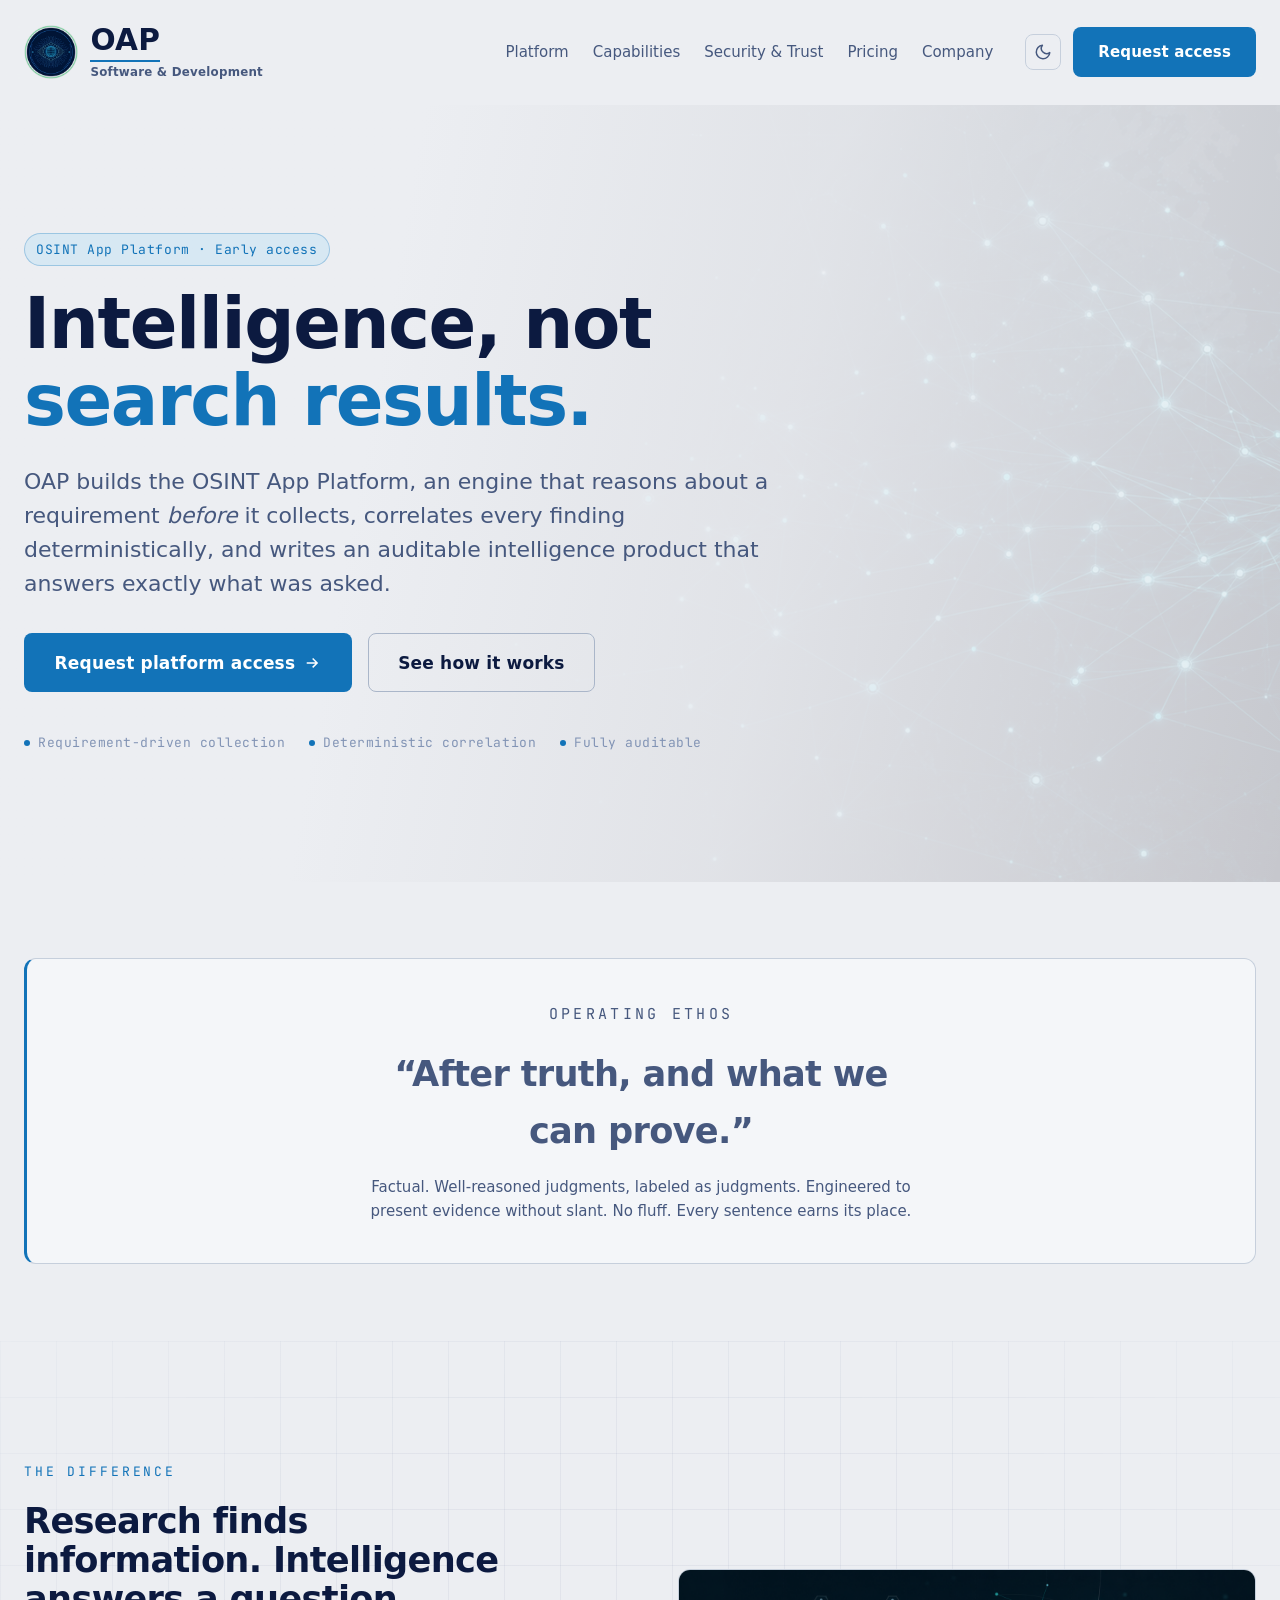
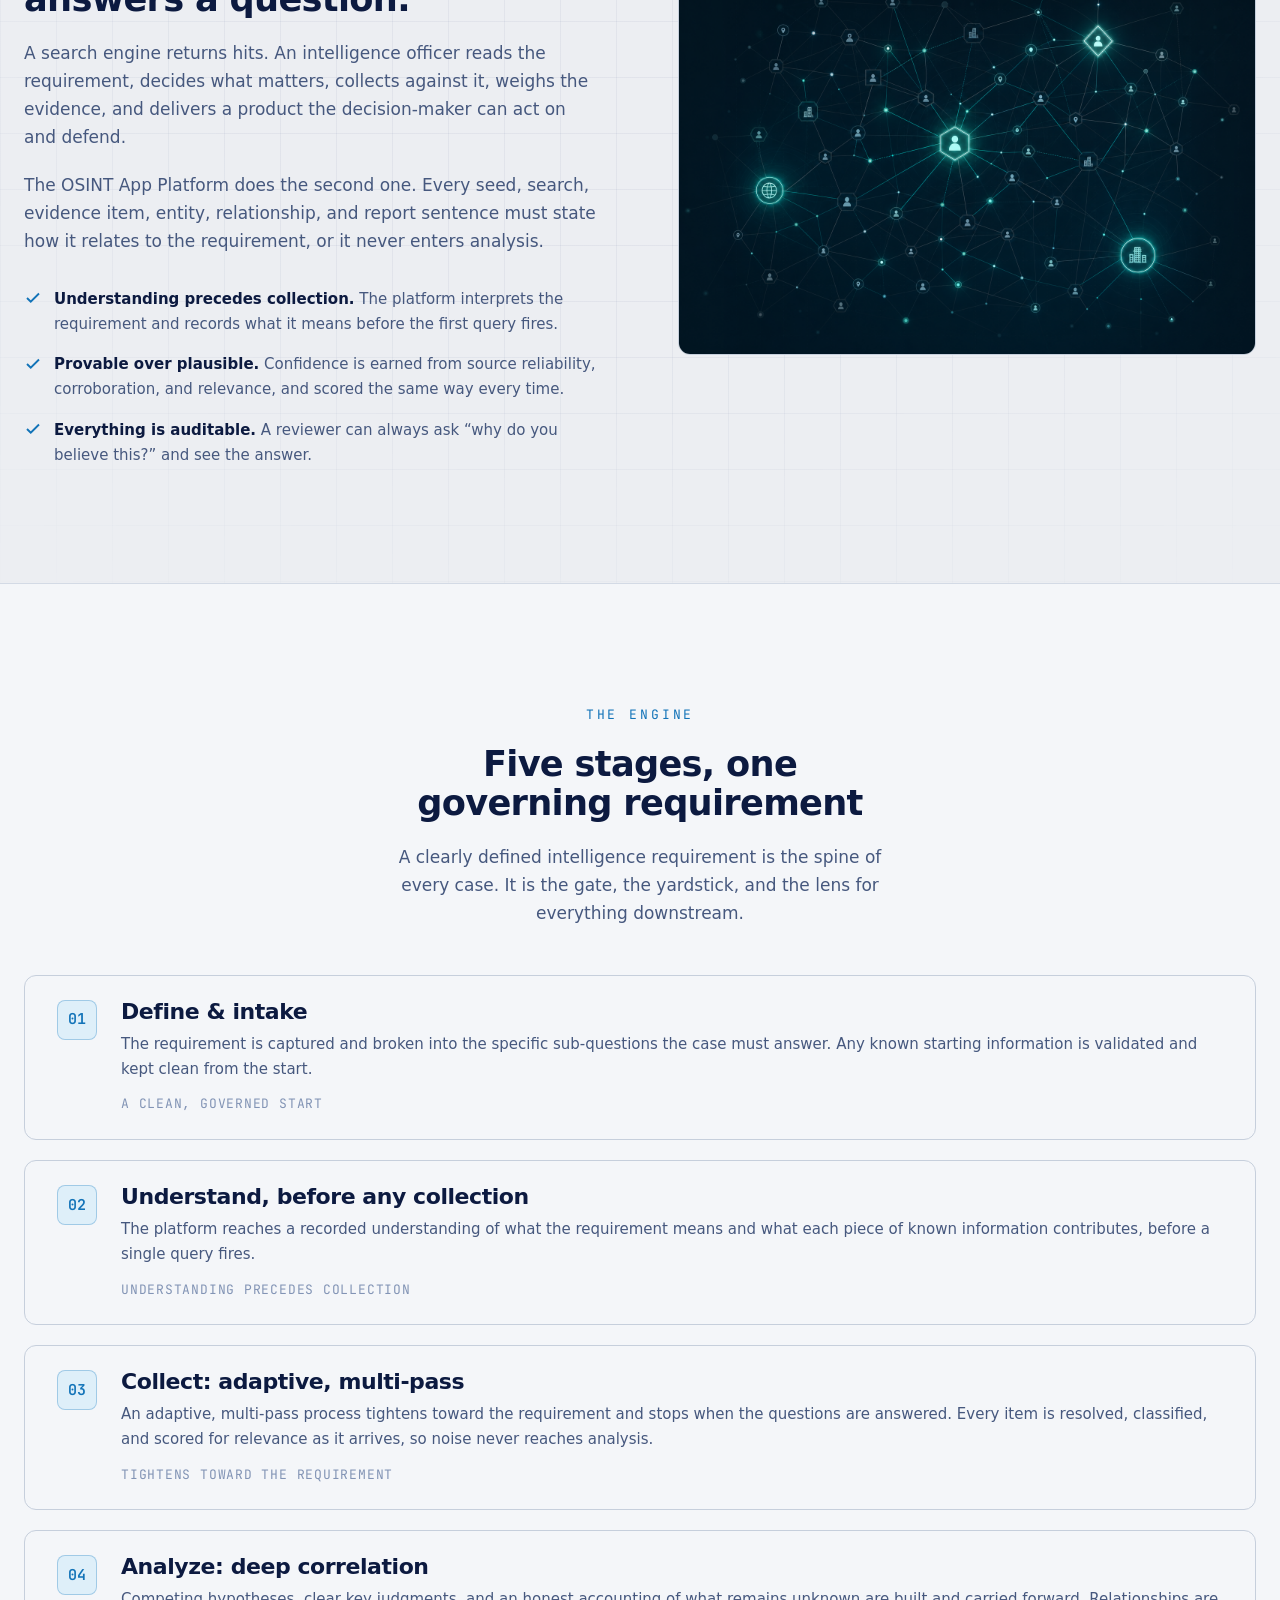
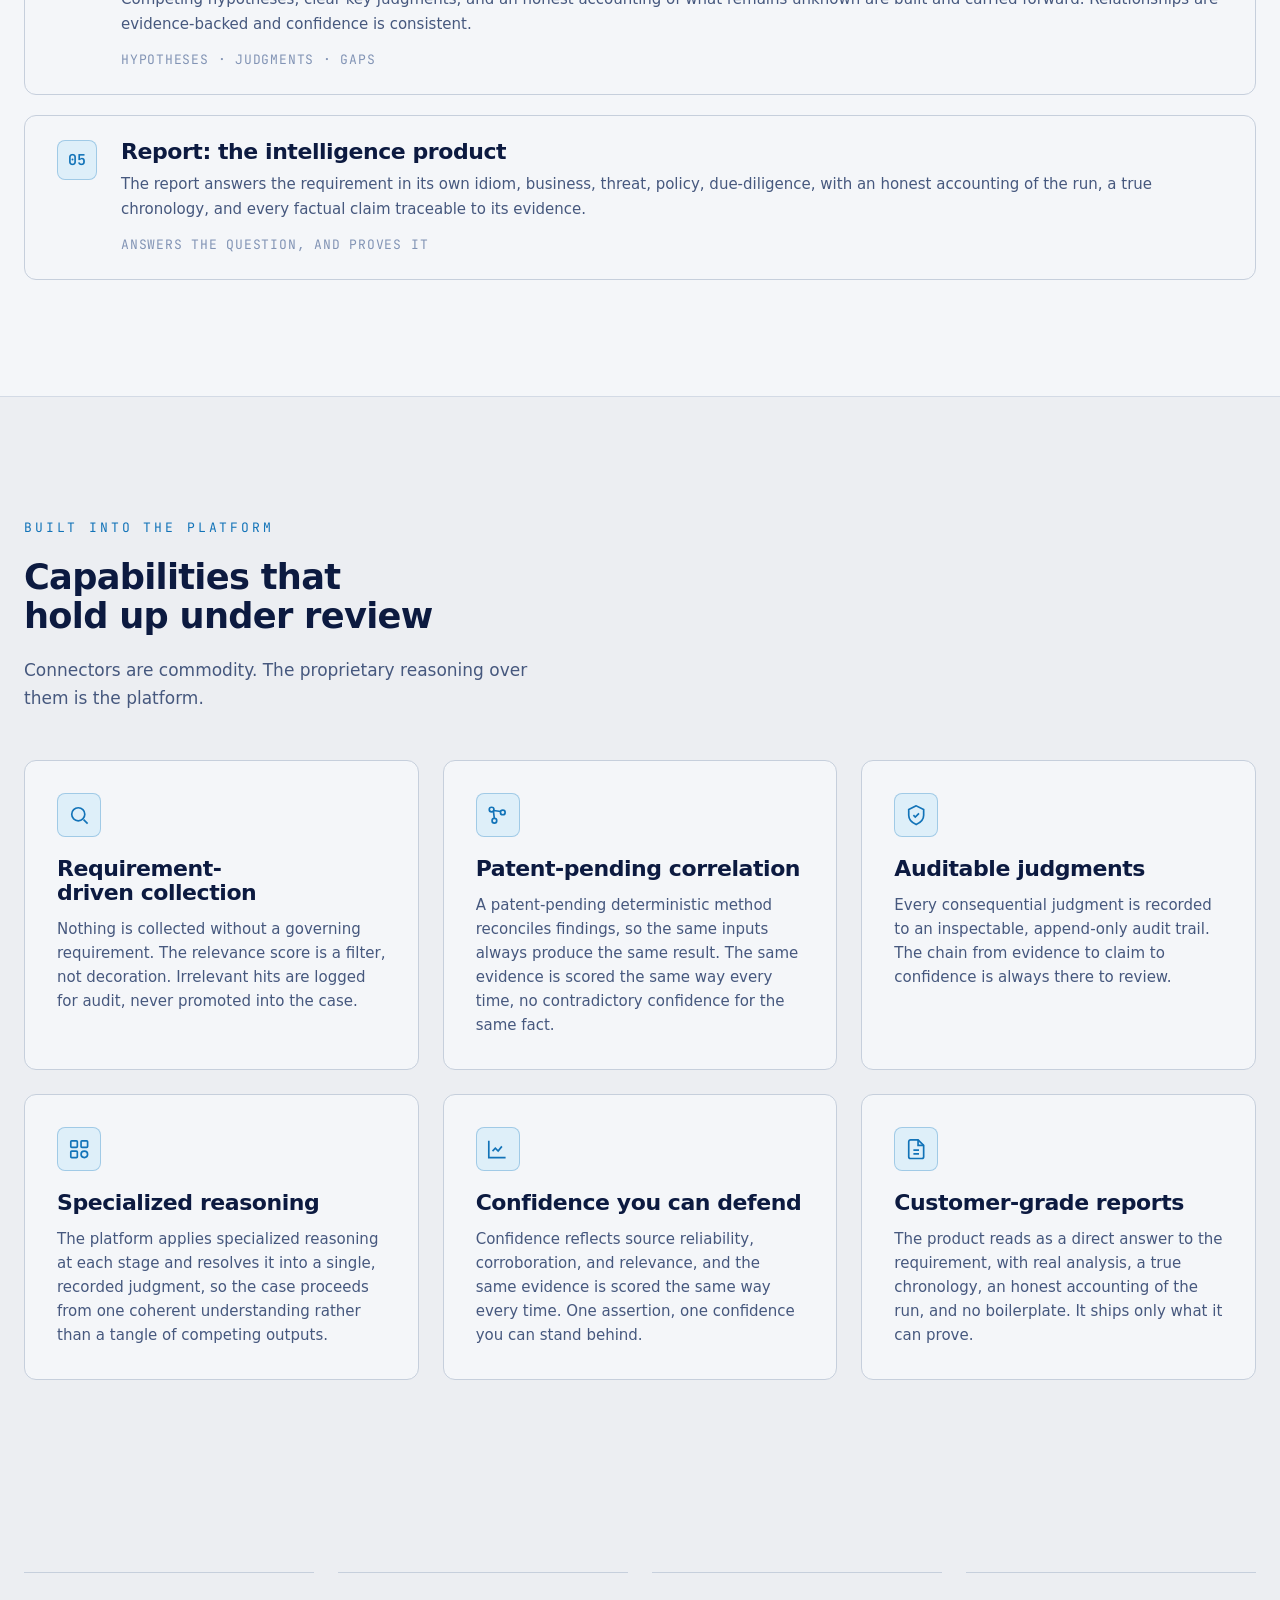
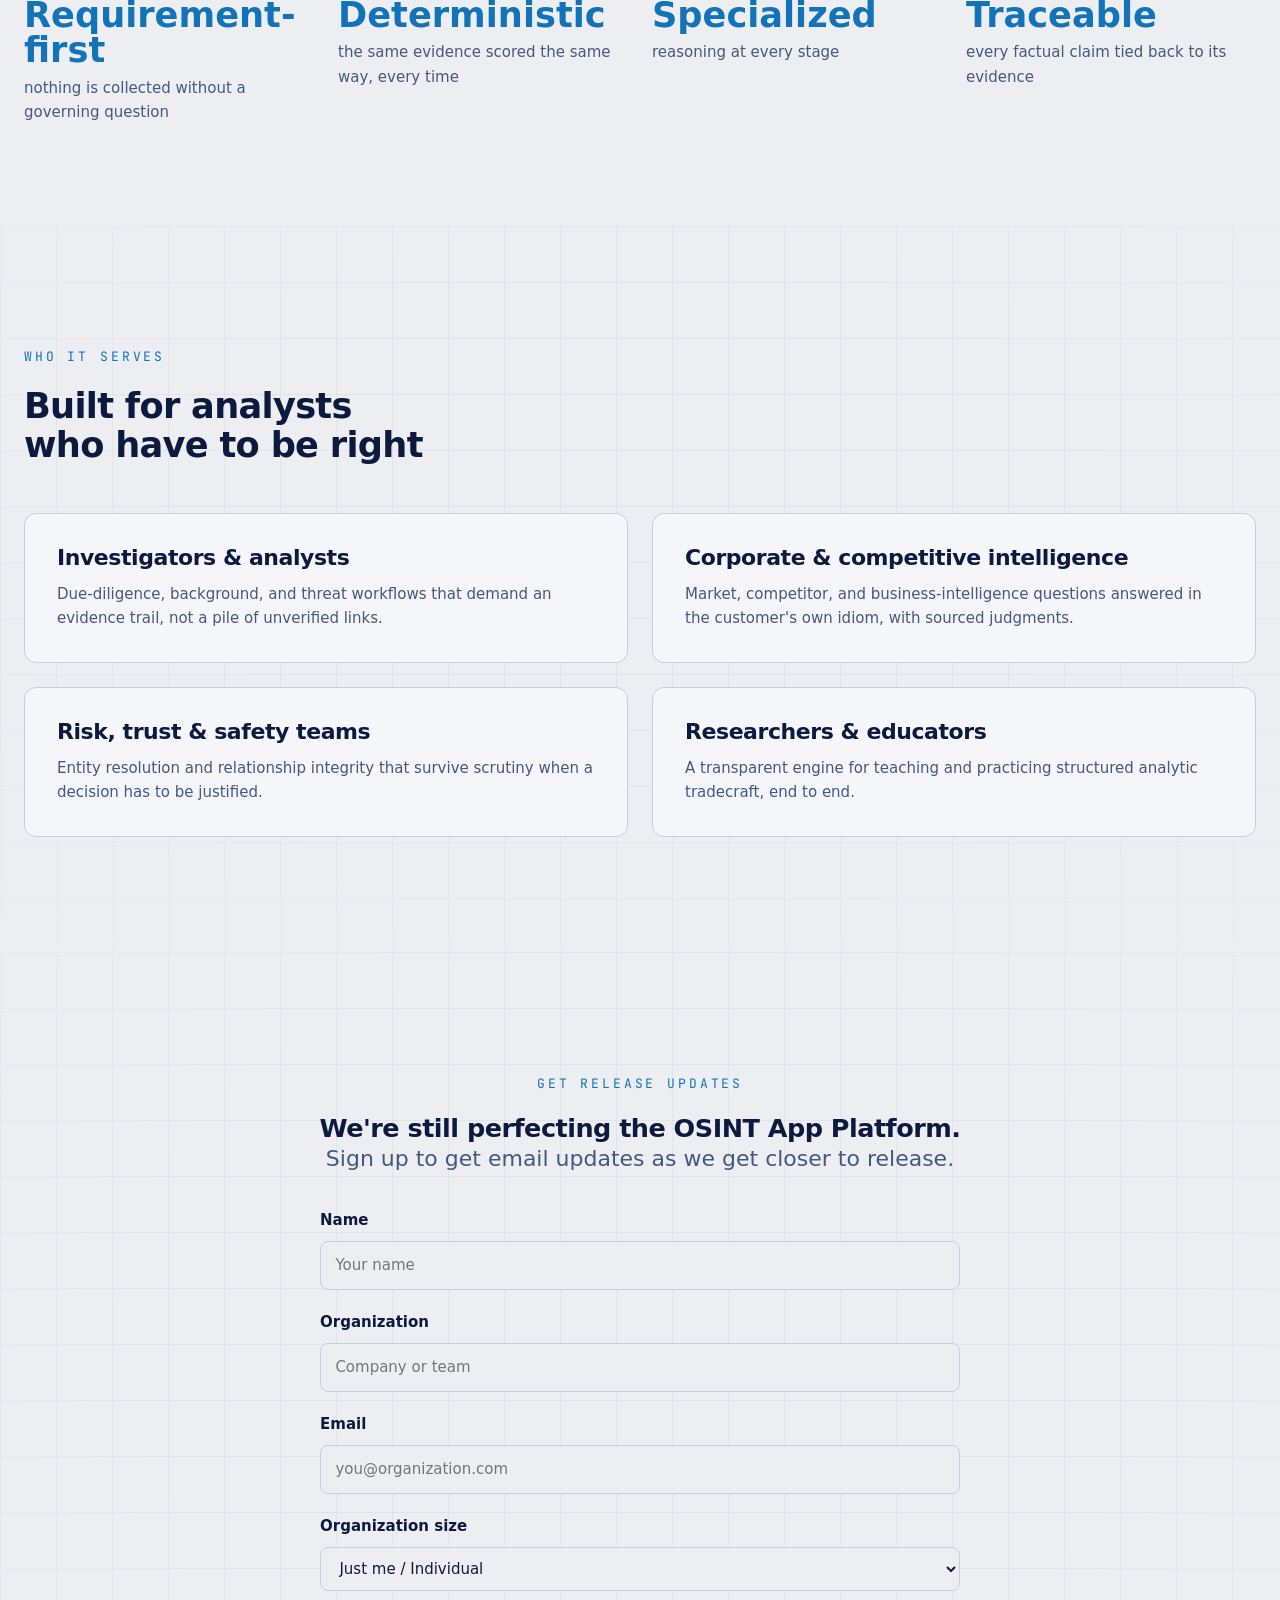
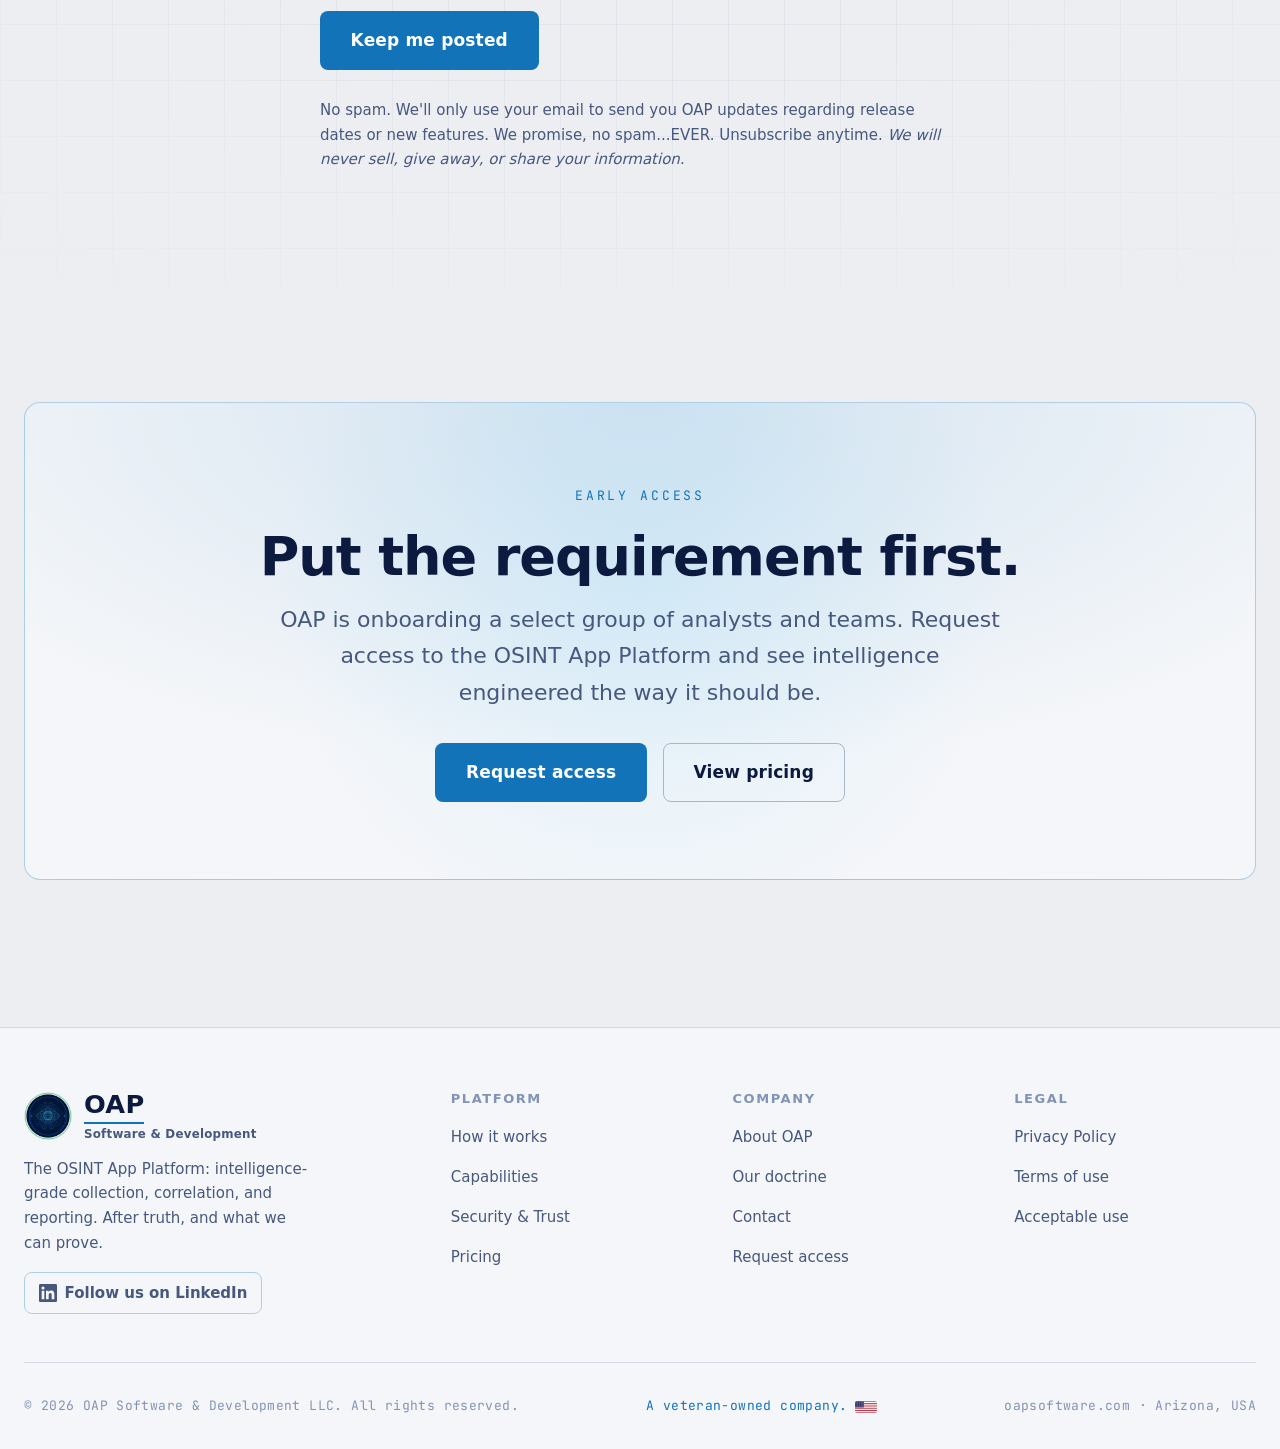
==== commit 3814b4c4: "trade-secret: remove multi-agent/multi-model architecture tells Per trade-secret posture, the public" ====
--- a/index.html
+++ b/index.html
@@ -139,7 +139,7 @@
  <div class="card reveal"><div class="card__icon"><svg viewBox="0 0 24 24" fill="none" stroke="currentColor" stroke-width="1.8"><circle cx="11" cy="11" r="7"/><path d="m21 21-4.3-4.3"/></svg></div><h3>Requirement-driven collection</h3><p>Nothing is collected without a governing requirement. The relevance score is a filter, not decoration. Irrelevant hits are logged for audit, never promoted into the case.</p></div>
  <div class="card reveal"><div class="card__icon"><svg viewBox="0 0 24 24" fill="none" stroke="currentColor" stroke-width="1.8"><circle cx="6" cy="6" r="2.5"/><circle cx="18" cy="9" r="2.5"/><circle cx="9" cy="18" r="2.5"/><path d="M8 7l8 1M8 8l1 8"/></svg></div><h3>Patent-pending correlation</h3><p>A patent-pending deterministic method reconciles findings, so the same inputs always produce the same result. The same evidence is scored the same way every time, no contradictory confidence for the same fact.</p></div>
  <div class="card reveal"><div class="card__icon"><svg viewBox="0 0 24 24" fill="none" stroke="currentColor" stroke-width="1.8"><path d="M12 2 4 6v6c0 5 3.5 8 8 10 4.5-2 8-5 8-10V6z"/><path d="m9 12 2 2 4-4"/></svg></div><h3>Auditable judgments</h3><p>Every consequential judgment is recorded to an inspectable, append-only audit trail. The chain from evidence to claim to confidence is always there to review.</p></div>
- <div class="card reveal"><div class="card__icon"><svg viewBox="0 0 24 24" fill="none" stroke="currentColor" stroke-width="1.8"><rect x="3" y="3" width="7" height="7" rx="1"/><rect x="14" y="3" width="7" height="7" rx="1"/><rect x="3" y="14" width="7" height="7" rx="1"/><circle cx="17.5" cy="17.5" r="3.5"/></svg></div><h3>Multi-agent analysis</h3><p>A multi-agent pipeline applies specialized reasoning at each stage and reconciles multiple models into a single, recorded judgment, so the case proceeds from one coherent understanding.</p></div>
+ <div class="card reveal"><div class="card__icon"><svg viewBox="0 0 24 24" fill="none" stroke="currentColor" stroke-width="1.8"><rect x="3" y="3" width="7" height="7" rx="1"/><rect x="14" y="3" width="7" height="7" rx="1"/><rect x="3" y="14" width="7" height="7" rx="1"/><circle cx="17.5" cy="17.5" r="3.5"/></svg></div><h3>Specialized reasoning</h3><p>The platform applies specialized reasoning at each stage and resolves it into a single, recorded judgment, so the case proceeds from one coherent understanding rather than a tangle of competing outputs.</p></div>
  <div class="card reveal"><div class="card__icon"><svg viewBox="0 0 24 24" fill="none" stroke="currentColor" stroke-width="1.8"><path d="M3 3v18h18"/><path d="m7 14 3-3 3 3 4-5"/></svg></div><h3>Confidence you can defend</h3><p>Confidence reflects source reliability, corroboration, and relevance, and the same evidence is scored the same way every time. One assertion, one confidence you can stand behind.</p></div>
  <div class="card reveal"><div class="card__icon"><svg viewBox="0 0 24 24" fill="none" stroke="currentColor" stroke-width="1.8"><path d="M14 2H6a2 2 0 0 0-2 2v16a2 2 0 0 0 2 2h12a2 2 0 0 0 2-2V8z"/><path d="M14 2v6h6M9 13h6M9 17h6"/></svg></div><h3>Customer-grade reports</h3><p>The product reads as a direct answer to the requirement, with real analysis, a true chronology, an honest accounting of the run, and no boilerplate. It ships only what it can prove.</p></div>
  </div>
@@ -152,7 +152,7 @@
  <div class="stats">
  <div class="stat reveal"><div class="stat__num">Requirement<span style="color:var(--color-primary)">-first</span></div><div class="stat__label">nothing is collected without a governing question</div></div>
  <div class="stat reveal"><div class="stat__num">Deterministic</div><div class="stat__label">the same evidence scored the same way, every time</div></div>
- <div class="stat reveal"><div class="stat__num">Multi-agent</div><div class="stat__label">specialized reasoning at every stage</div></div>
+ <div class="stat reveal"><div class="stat__num">Specialized</div><div class="stat__label">reasoning at every stage</div></div>
  <div class="stat reveal"><div class="stat__num">Traceable</div><div class="stat__label">every factual claim tied back to its evidence</div></div>
  </div>
  </div>
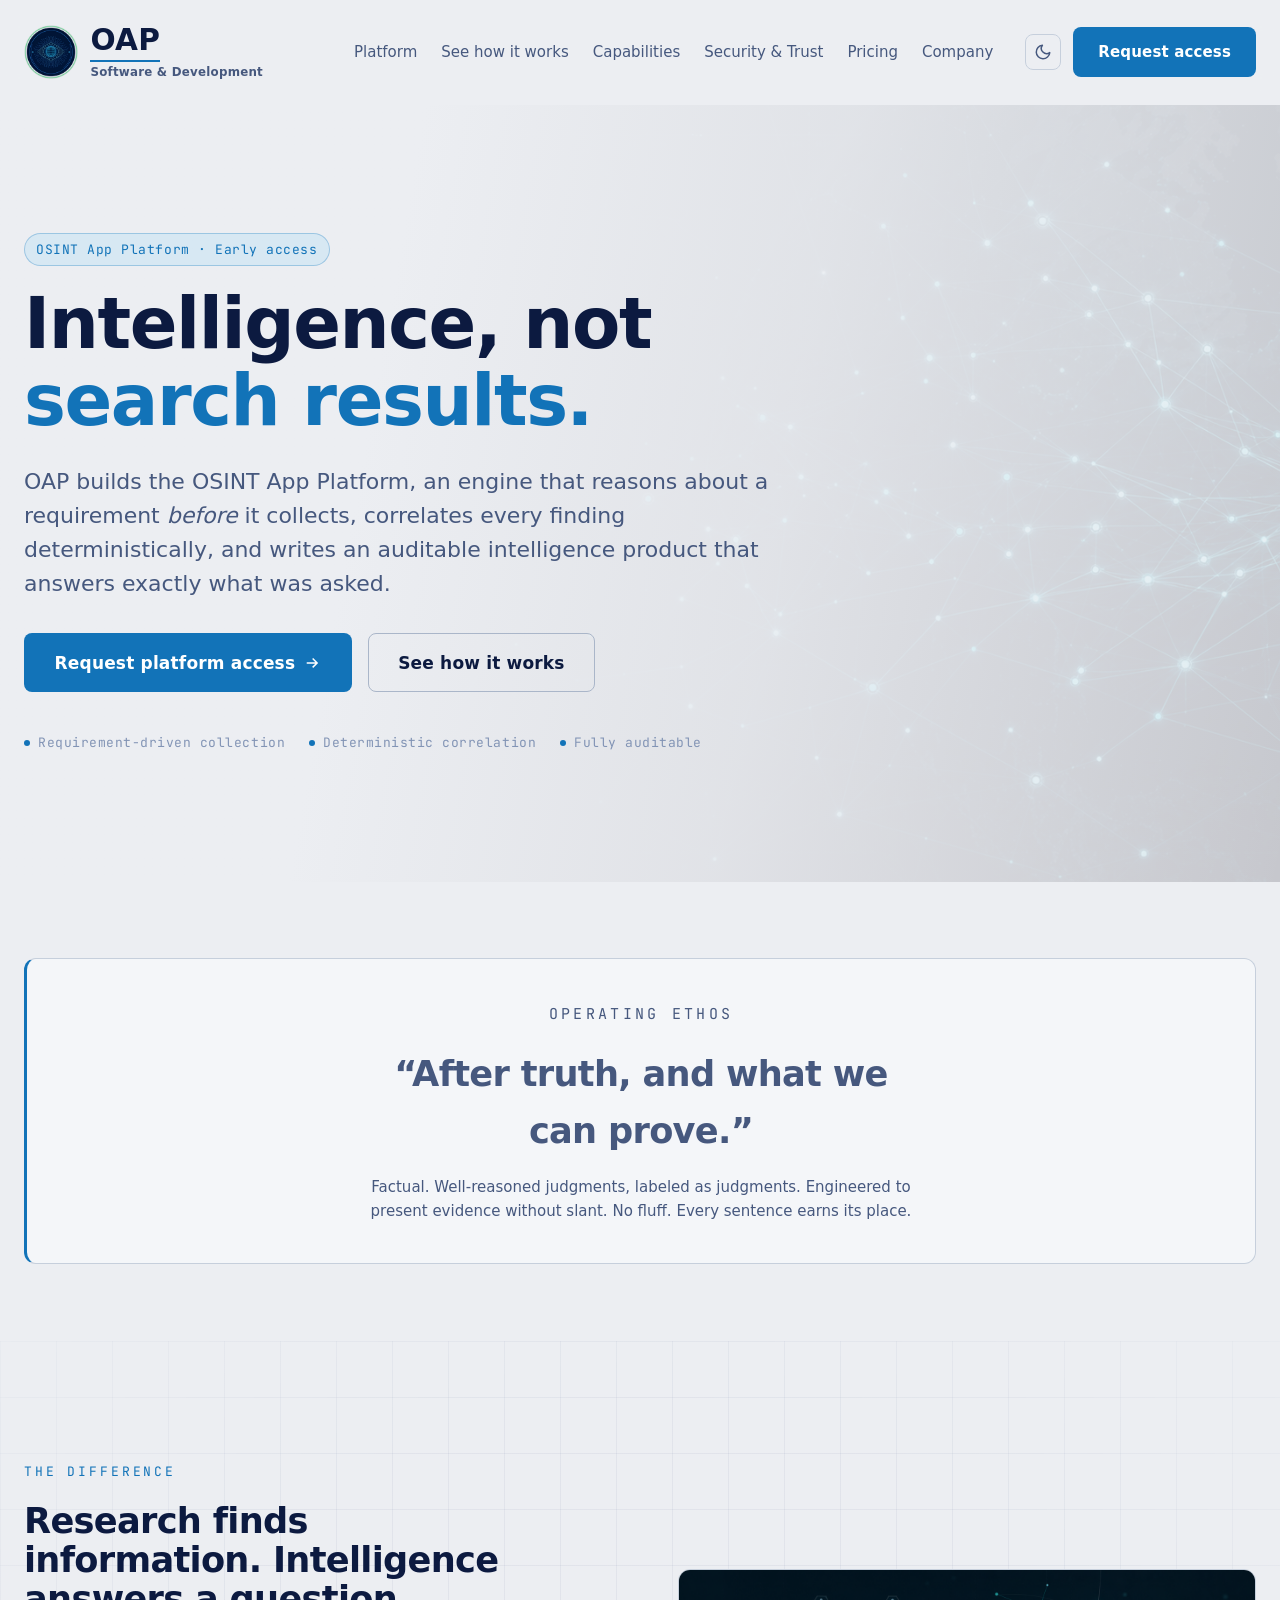
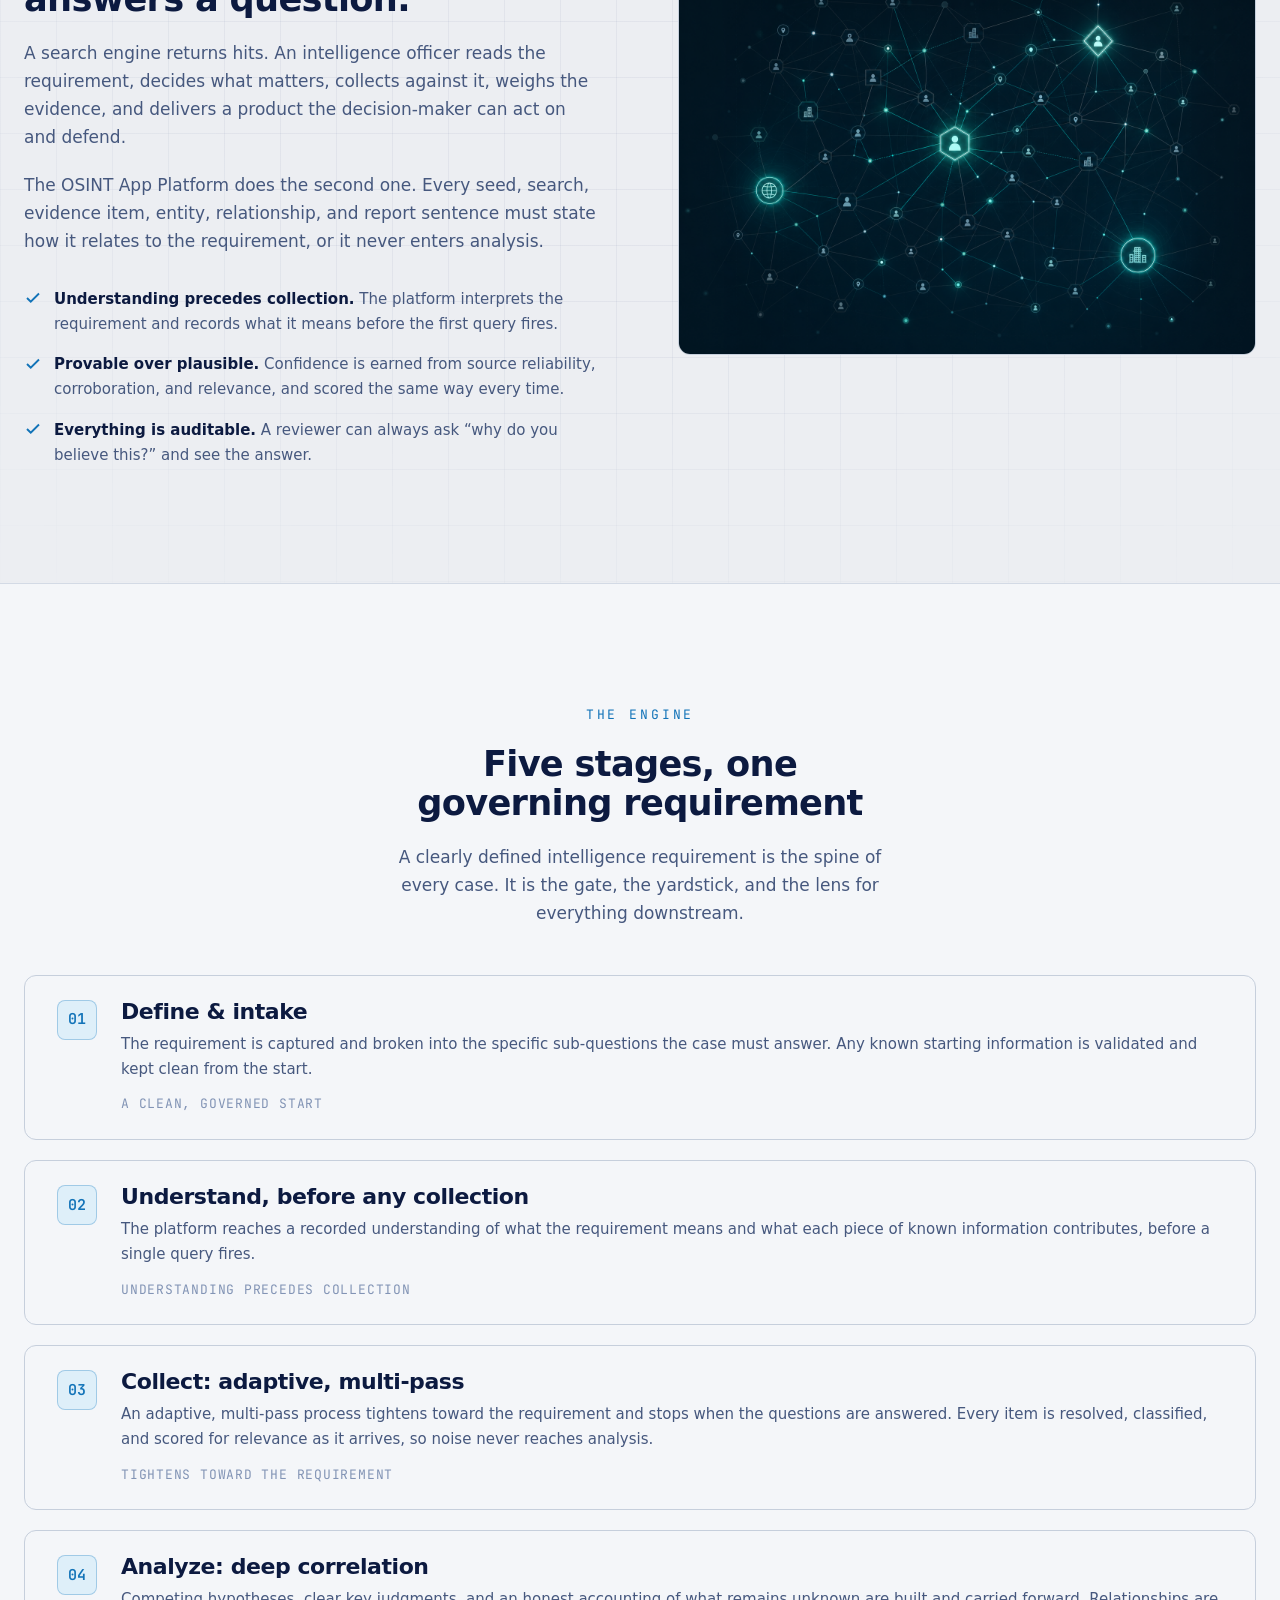
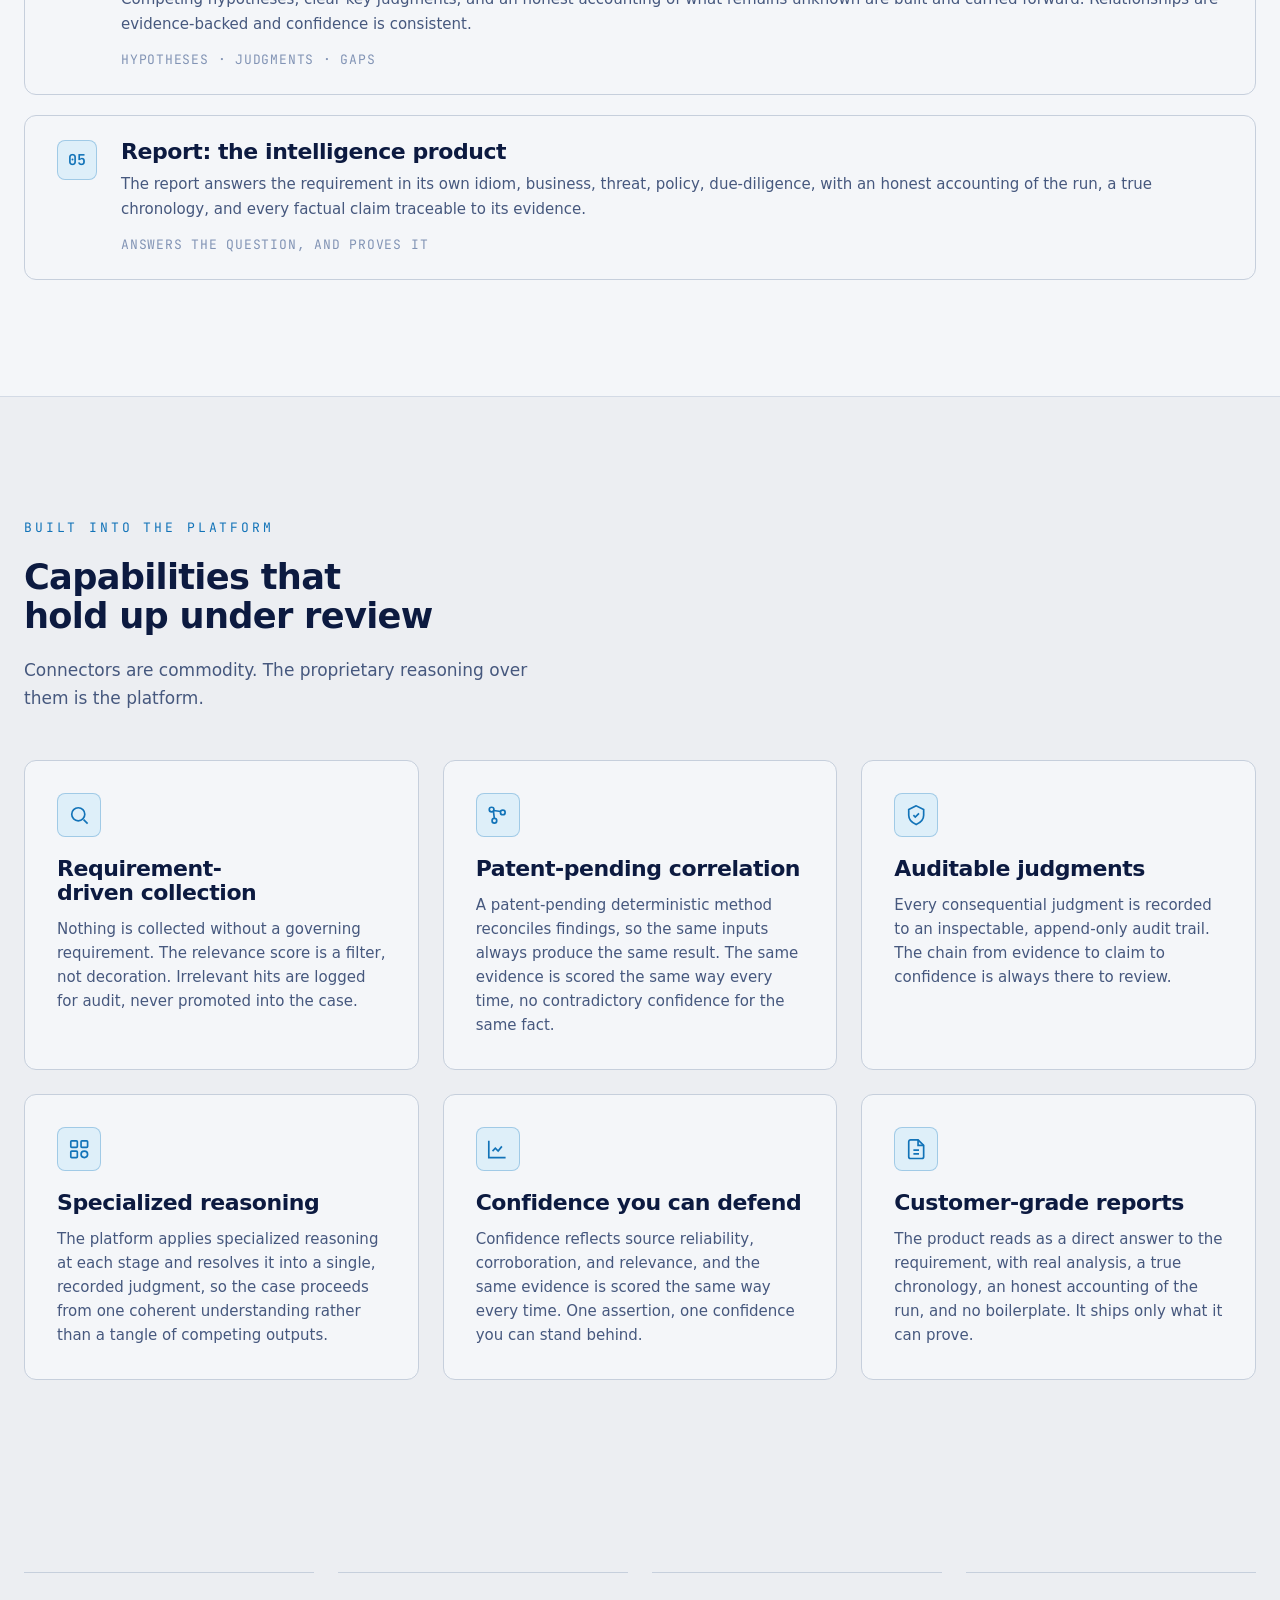
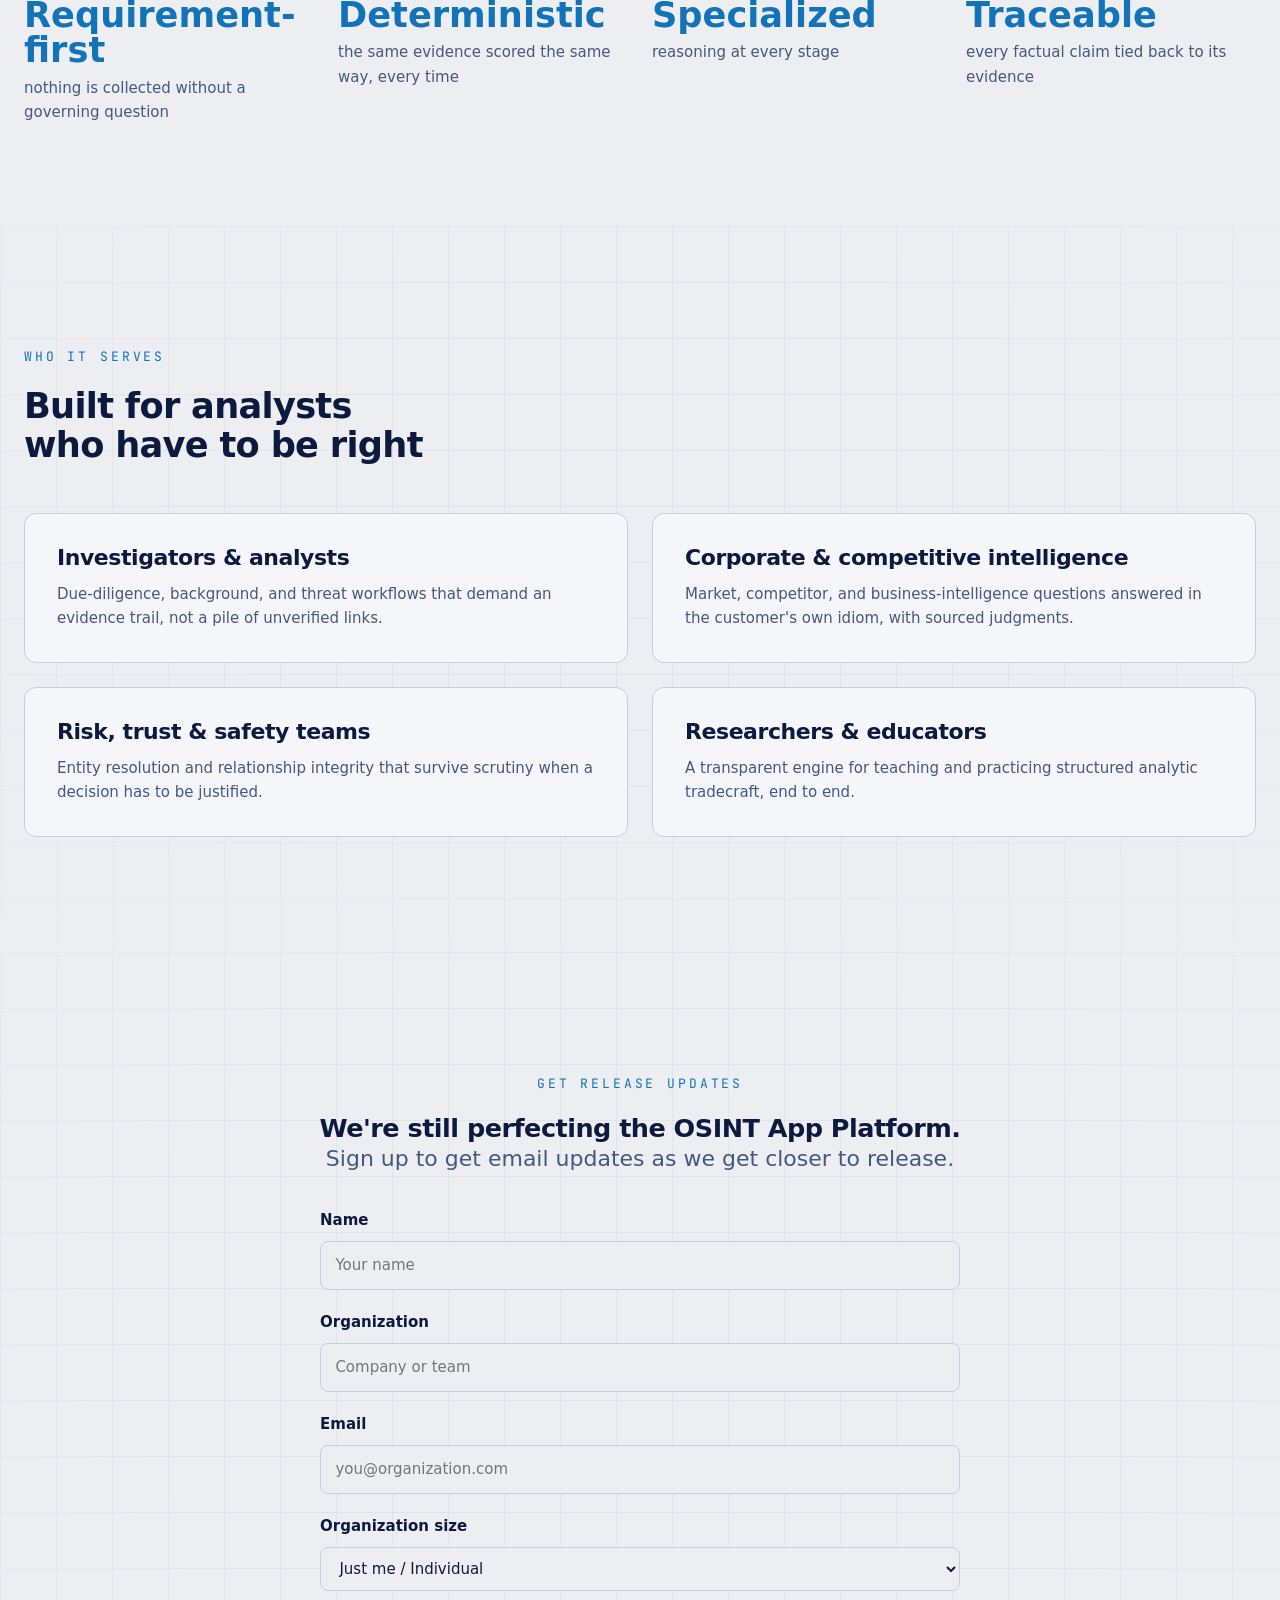
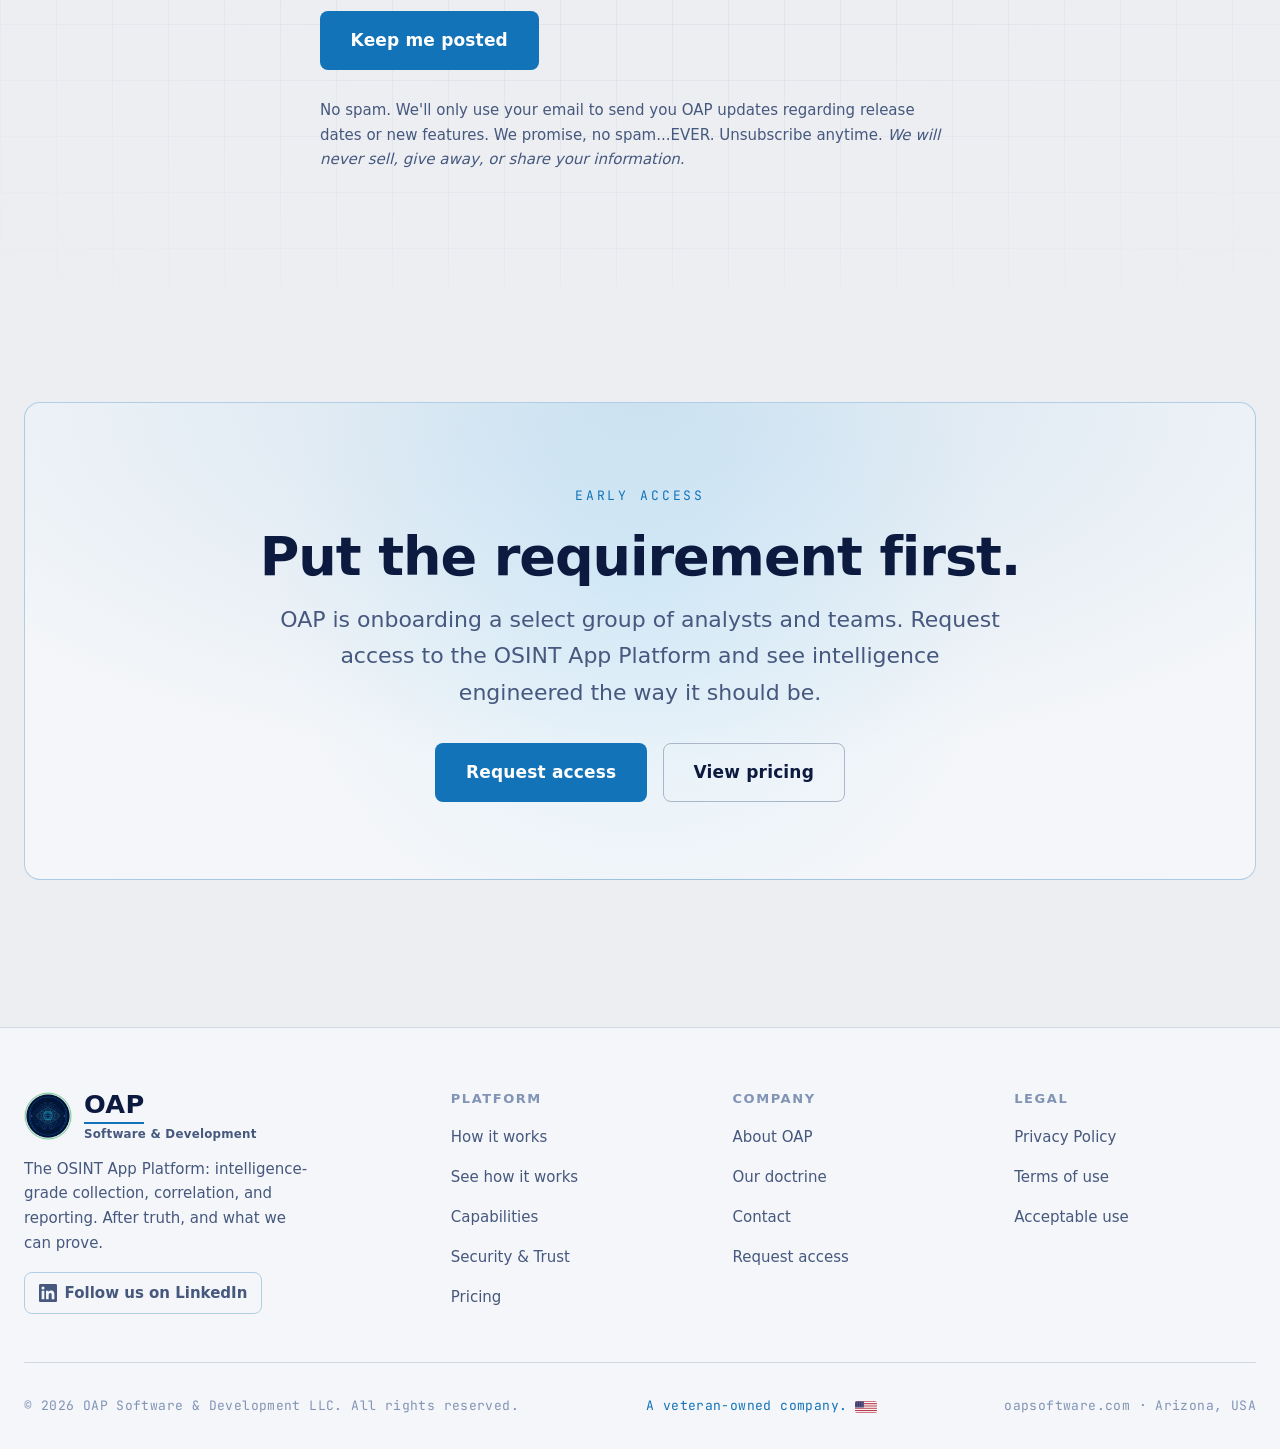
==== commit 22a7f633: "feat: add interactive "See how it works" product demo Gated, self-contained demo (demo.html + css/de" ====
--- a/index.html
+++ b/index.html
@@ -1,7 +1,7 @@
 <!DOCTYPE html>
 <html lang="en" data-theme="dark">
 <head>
- <script>(function(){try{var t=localStorage.getItem('oap.theme');if(t!=='light'&&t!=='dark'){t=(window.matchMedia&&window.matchMedia('(prefers-color-scheme: light)').matches)?'light':'dark';}document.documentElement.setAttribute('data-theme',t);}catch(e){}})();</script>
+ <script>(function(){try{var s=window['local'+'Storage'];var t=s?s.getItem('oap.theme'):null;if(t!=='light'&&t!=='dark'){t=(window.matchMedia&&window.matchMedia('(prefers-color-scheme: light)').matches)?'light':'dark';}document.documentElement.setAttribute('data-theme',t);}catch(e){}})();</script>
  <meta charset="UTF-8" />
  <meta name="viewport" content="width=device-width, initial-scale=1.0" />
  <title>OAP Software &amp; Development | Intelligence-Grade OSINT, Engineered</title>
@@ -35,6 +35,7 @@
  </a>
  <div class="nav__links" id="nav-links">
  <a href="platform.html">Platform</a>
+ <a href="demo.html">See how it works</a>
  <a href="capabilities.html">Capabilities</a>
  <a href="security.html">Security &amp; Trust</a>
  <a href="pricing.html">Pricing</a>
@@ -65,7 +66,7 @@
  <a href="contact.html" class="btn btn--primary btn--lg">Request platform access
  <svg viewBox="0 0 24 24" fill="none" stroke="currentColor" stroke-width="2"><path d="M5 12h14M13 6l6 6-6 6"/></svg>
  </a>
- <a href="platform.html" class="btn btn--ghost btn--lg">See how it works</a>
+ <a href="demo.html" class="btn btn--ghost btn--lg">See how it works</a>
  </div>
  <div class="hero__meta">
  <span>Requirement-driven collection</span>
@@ -227,7 +228,7 @@
  <p>The OSINT App Platform: intelligence-grade collection, correlation, and reporting. After truth, and what we can prove.</p>
  <a class="footer__social" href="https://www.linkedin.com/company/oapsoftware/" target="_blank" rel="noopener" aria-label="Follow OAP Software & Development on LinkedIn"><svg width="18" height="18" viewBox="0 0 24 24" fill="currentColor" aria-hidden="true"><path d="M20.45 20.45h-3.56v-5.57c0-1.33-.02-3.04-1.85-3.04-1.85 0-2.13 1.45-2.13 2.94v5.67H9.35V9h3.42v1.56h.05c.48-.9 1.64-1.85 3.37-1.85 3.6 0 4.27 2.37 4.27 5.45v6.29zM5.34 7.43a2.06 2.06 0 1 1 0-4.13 2.06 2.06 0 0 1 0 4.13zM7.12 20.45H3.55V9h3.57v11.45zM22.22 0H1.77C.79 0 0 .77 0 1.73v20.54C0 23.23.79 24 1.77 24h20.45c.98 0 1.78-.77 1.78-1.73V1.73C24 .77 23.2 0 22.22 0z"/></svg><span>Follow us on LinkedIn</span></a>
  </div>
- <div><h4>Platform</h4><ul role="list"><li><a href="platform.html">How it works</a></li><li><a href="capabilities.html">Capabilities</a></li><li><a href="security.html">Security &amp; Trust</a></li><li><a href="pricing.html">Pricing</a></li></ul></div>
+ <div><h4>Platform</h4><ul role="list"><li><a href="platform.html">How it works</a></li><li><a href="demo.html">See how it works</a></li><li><a href="capabilities.html">Capabilities</a></li><li><a href="security.html">Security &amp; Trust</a></li><li><a href="pricing.html">Pricing</a></li></ul></div>
  <div><h4>Company</h4><ul role="list"><li><a href="company.html">About OAP</a></li><li><a href="company.html#doctrine">Our doctrine</a></li><li><a href="contact.html">Contact</a></li><li><a href="contact.html">Request access</a></li></ul></div>
  <div><h4>Legal</h4><ul role="list"><li><a href="privacy.html">Privacy Policy</a></li><li><a href="terms.html">Terms of use</a></li><li><a href="legal.html#acceptable-use">Acceptable use</a></li></ul></div>
  </div>
@@ -239,6 +240,7 @@
  </div>
  </footer>
 
+ <script src="js/storage-shim.js"></script>
  <script src="js/main.js"></script>
 </body>
 </html>
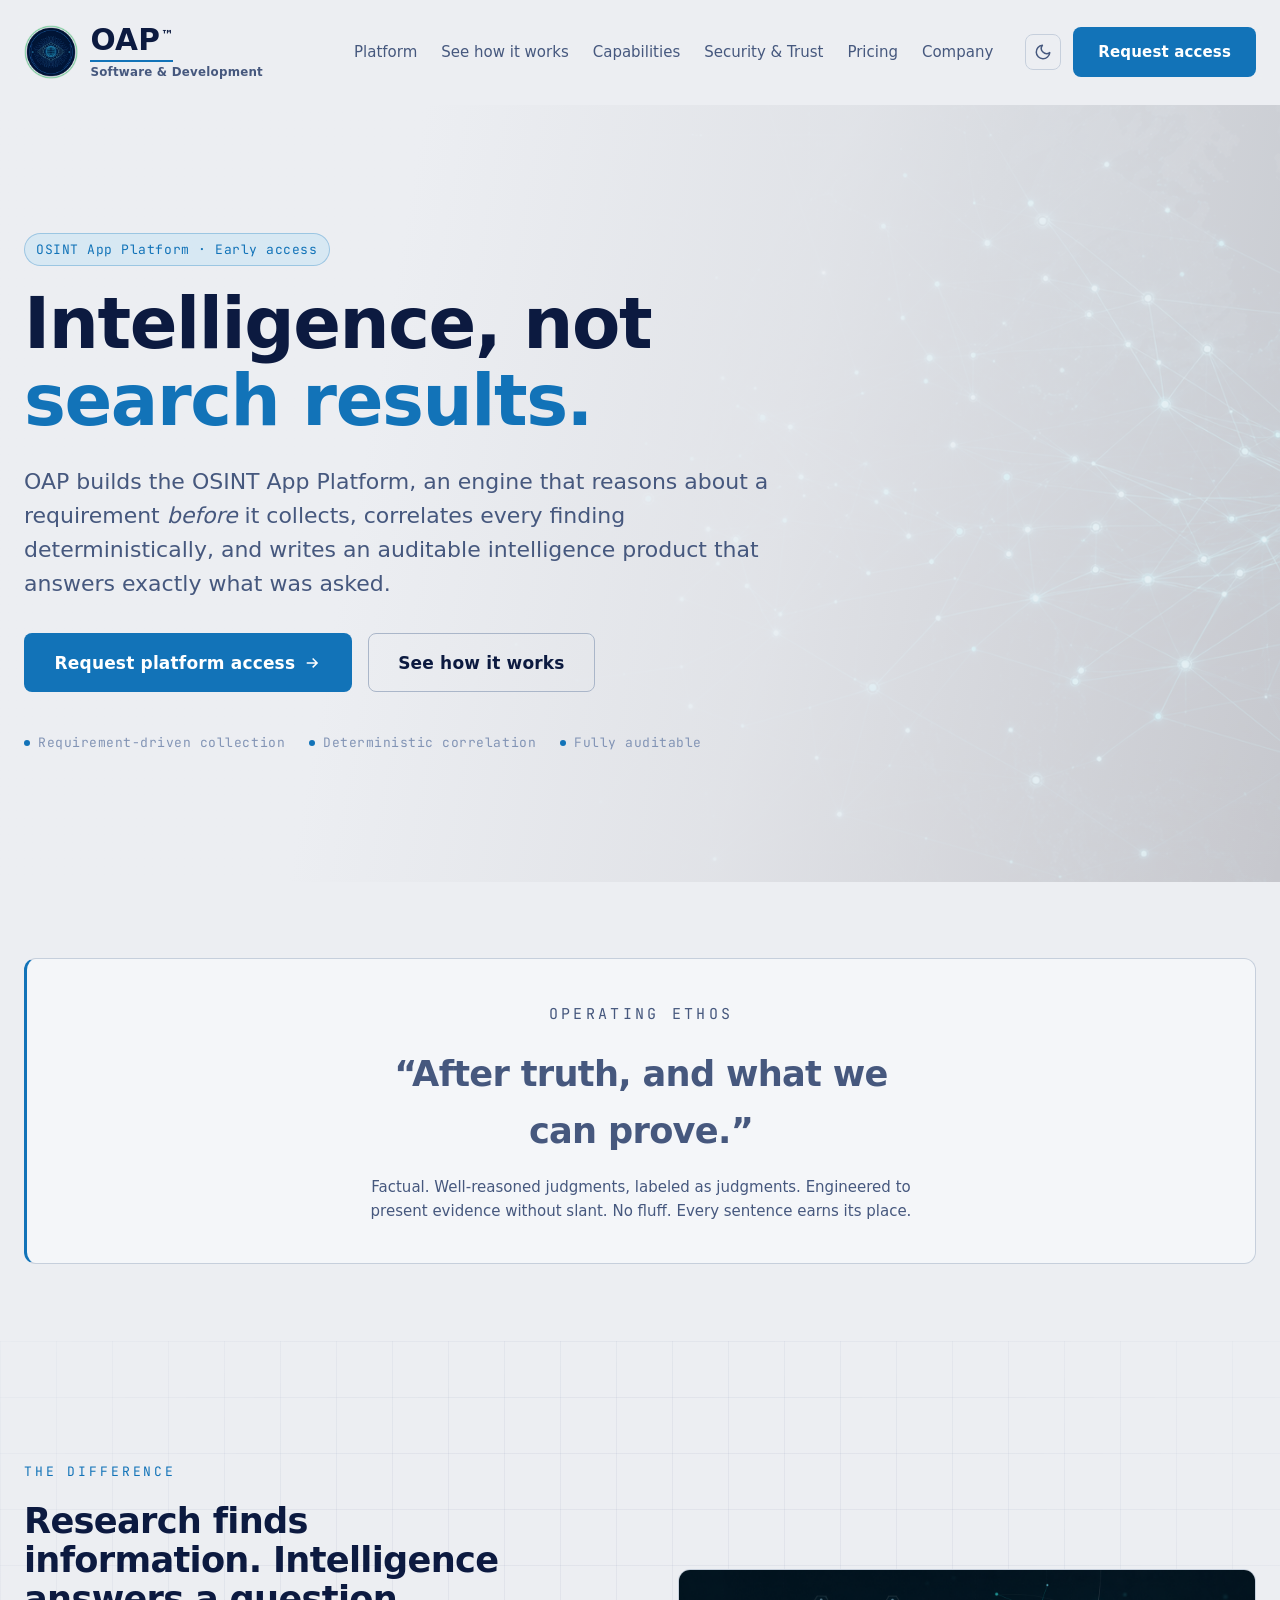
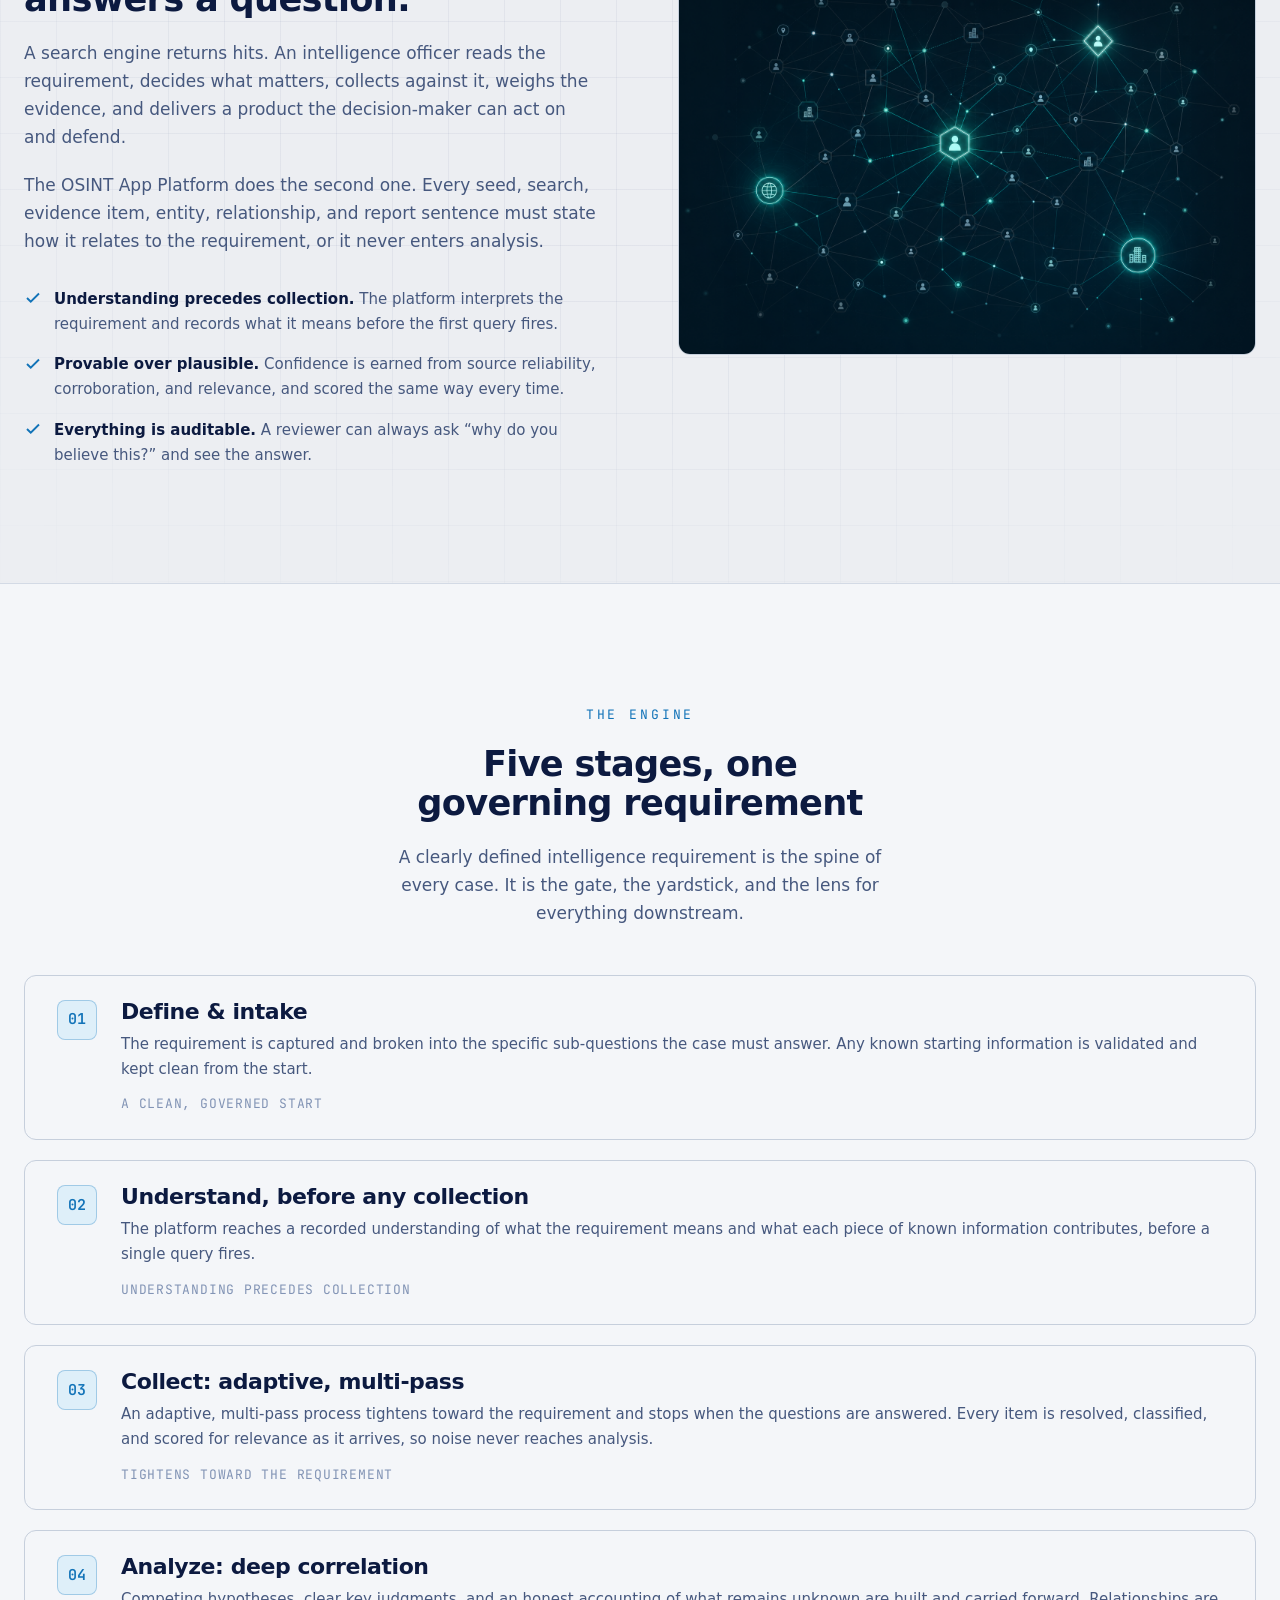
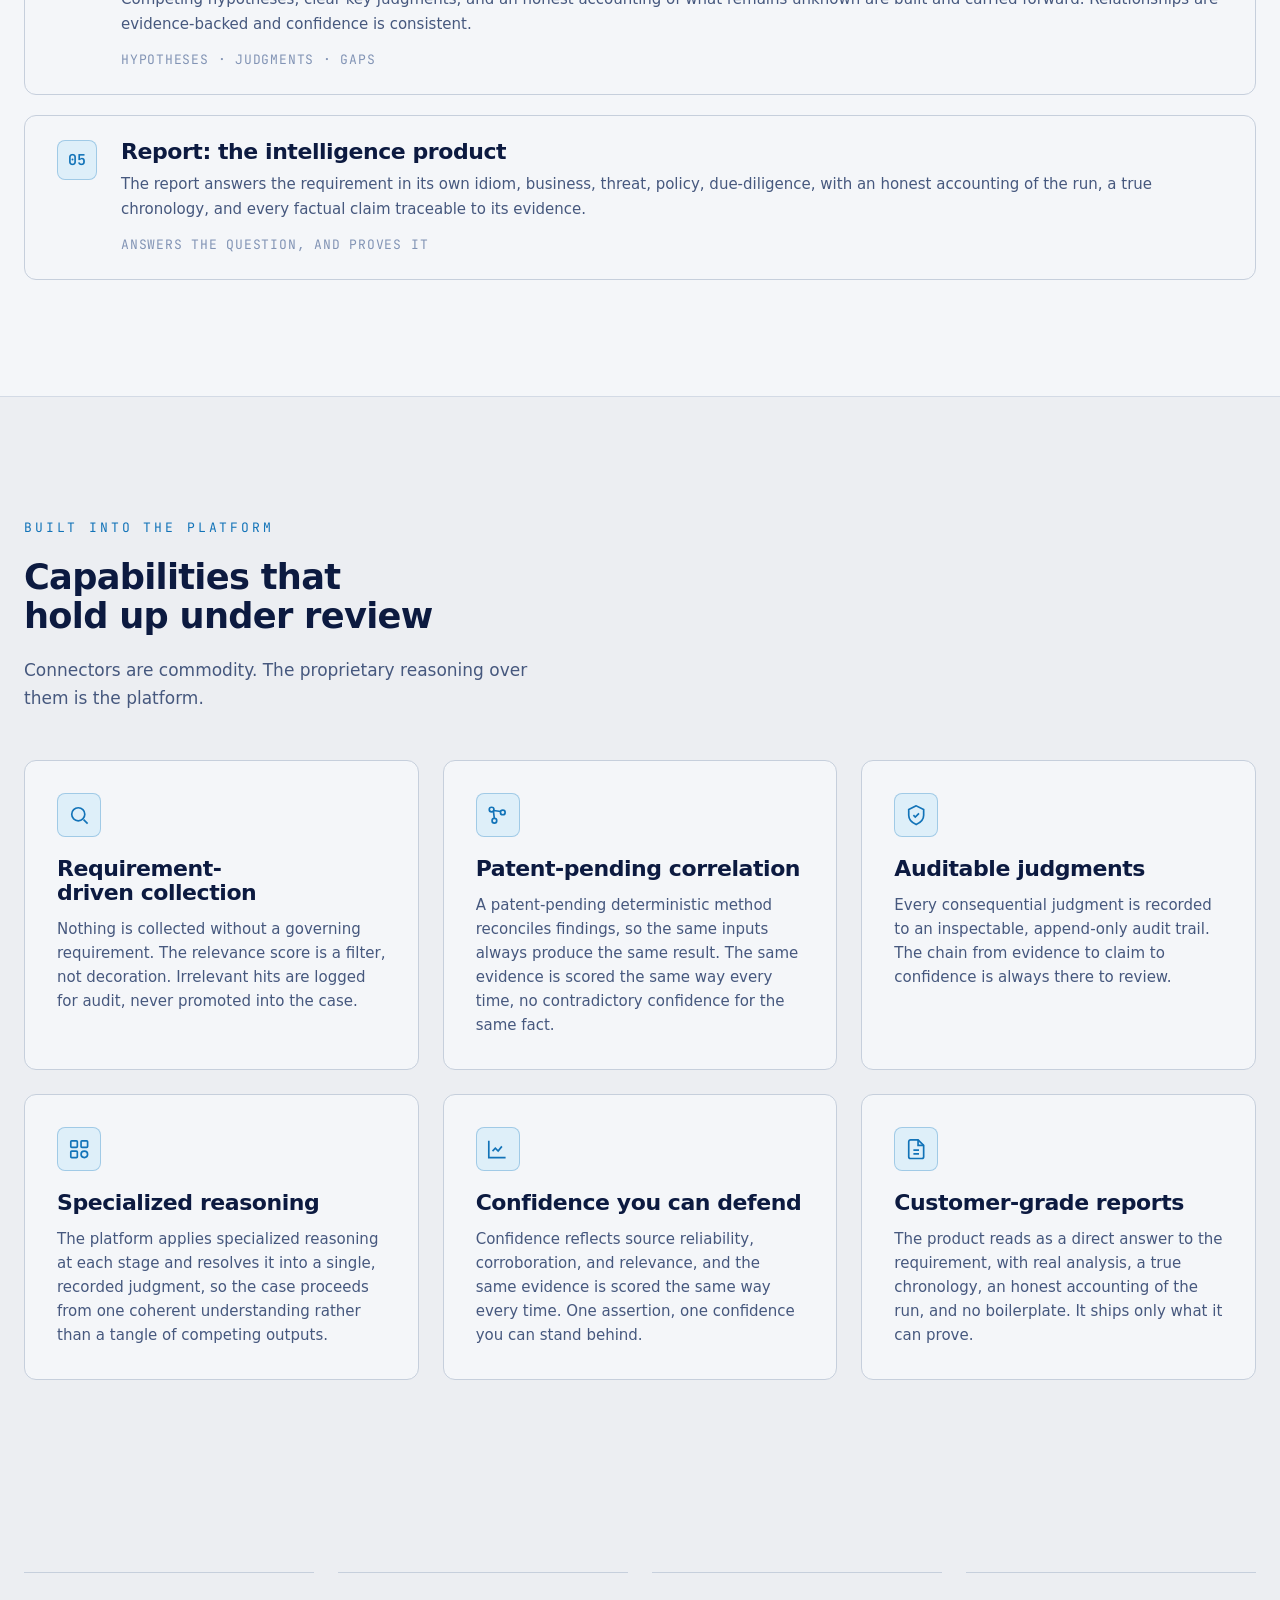
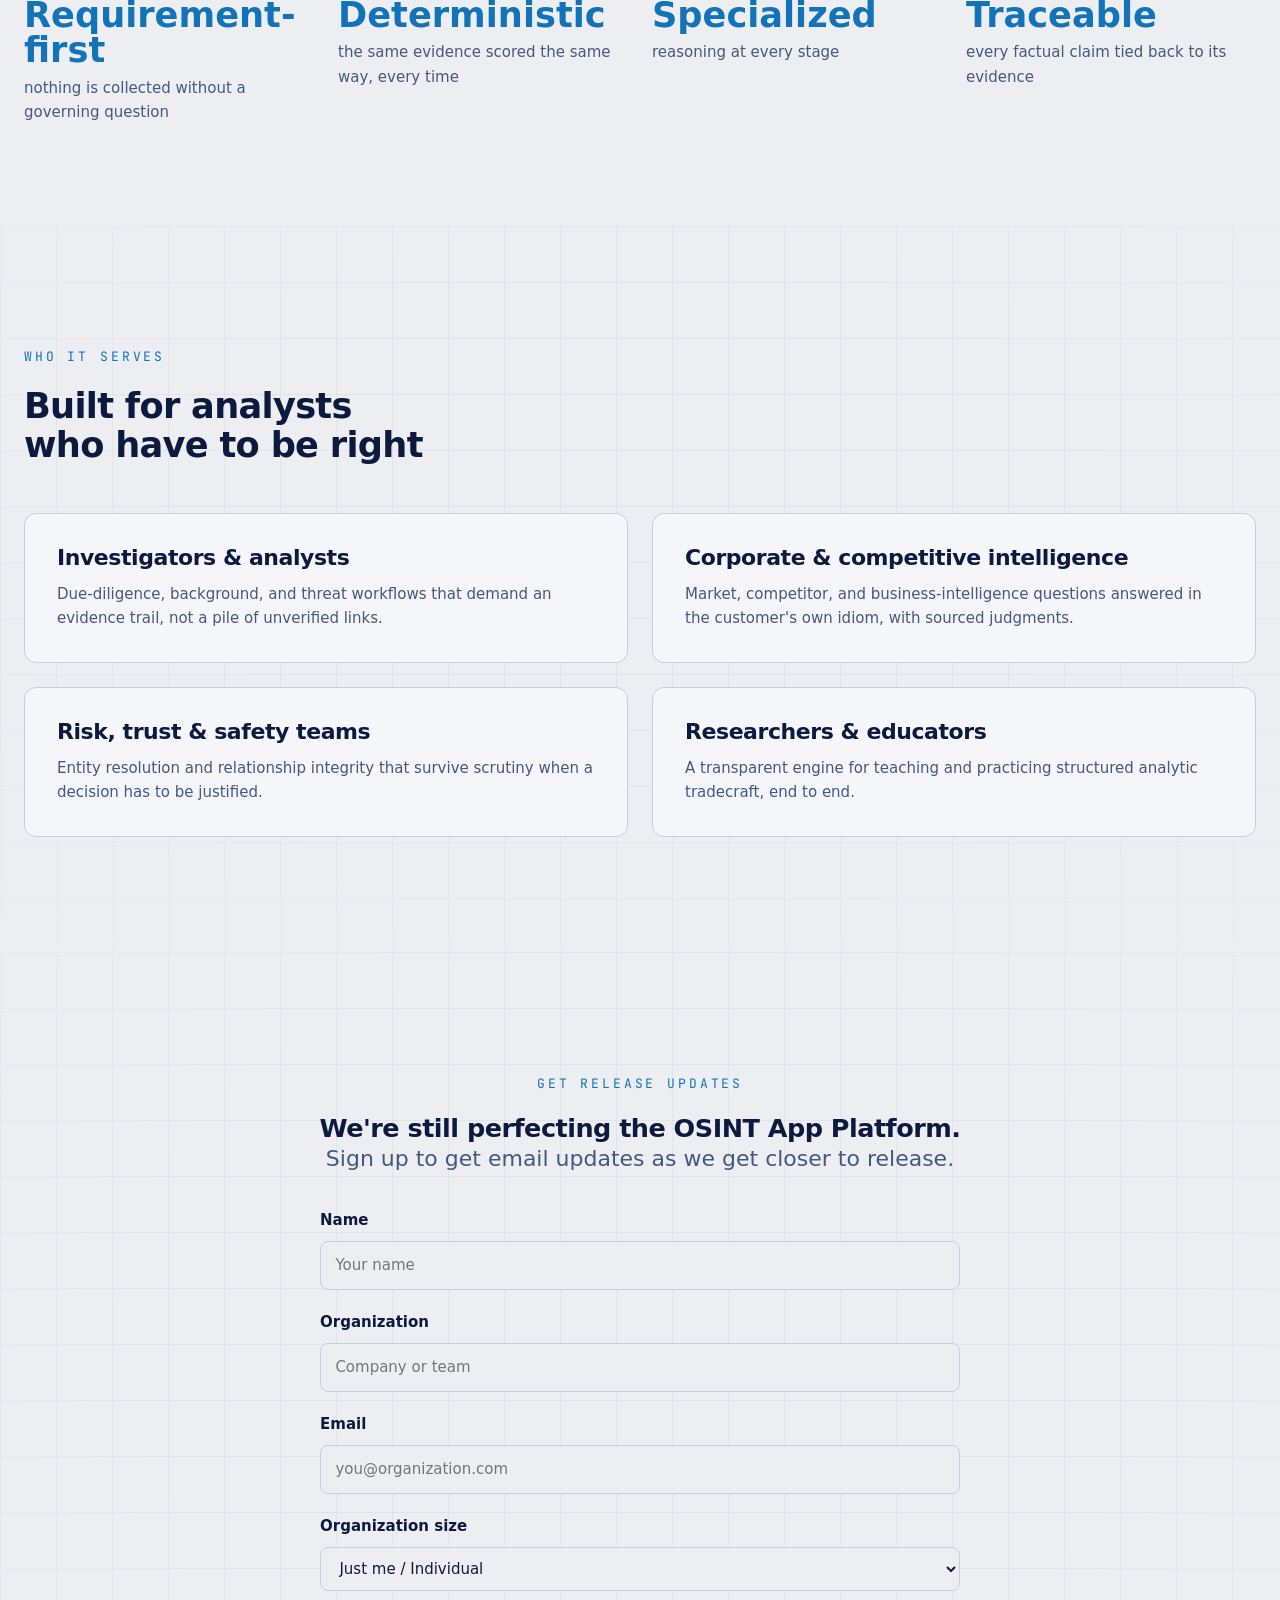
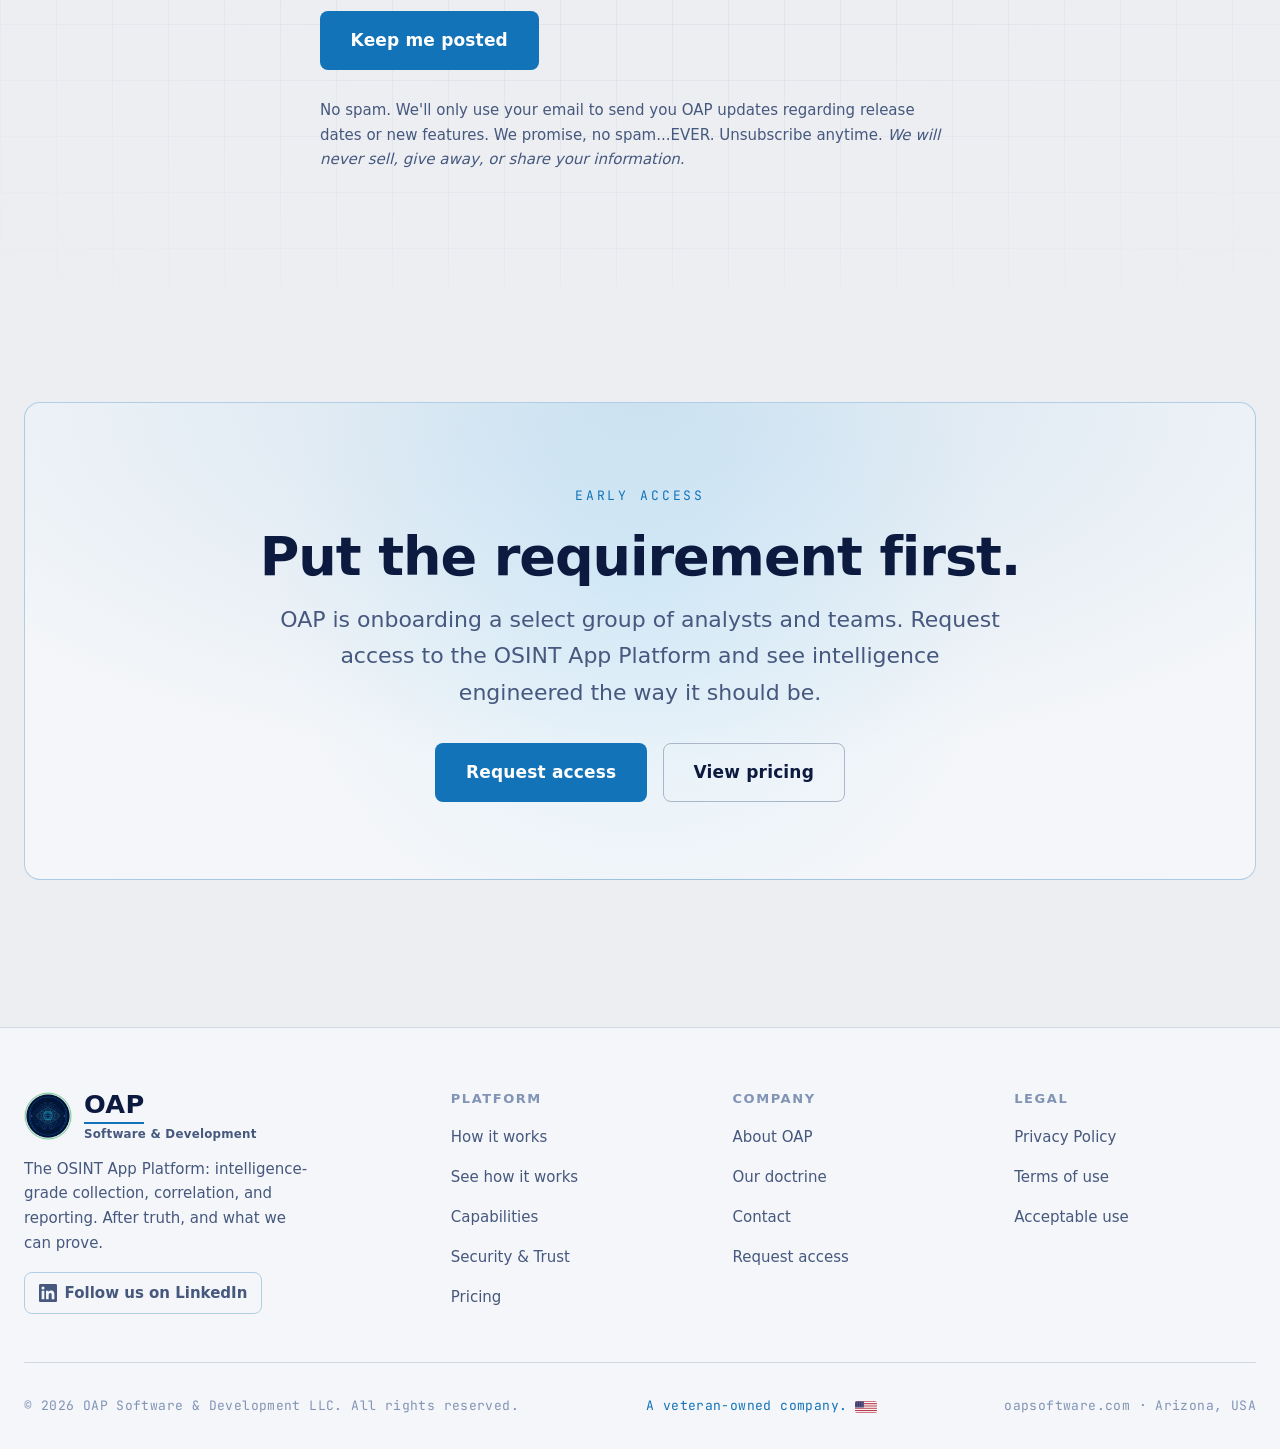
==== commit 216d1997: "brand: add TM mark to the OAP wordmark in the header (all pages) Adds a small superscript TM to the " ====
--- a/index.html
+++ b/index.html
@@ -29,7 +29,7 @@
  <a href="index.html" class="nav__brand" aria-label="OAP Software and Development home">
  <img class="brand-emblem" src="assets/brand/oap-emblem-green.png" alt="OAP" width="120" height="120" />
  <span class="brand-wordmark">
- <span class="brand-name">OAP</span>
+ <span class="brand-name">OAP<sup class="brand-tm">™</sup></span>
  <span class="brand-tag">Software &amp; Development</span>
  </span>
  </a>
--- a/css/style.css
+++ b/css/style.css
@@ -251,6 +251,11 @@
 .nav__brand .brand-tag {
   font-family: var(--font-body); font-weight: 600; font-size: 0.74rem; letter-spacing: 0.02em;
   color: var(--color-text-muted); margin-top: 0.3rem;
+}
+/* Trademark mark: small superscript that does not inherit the wordmark size. */
+.brand-name .brand-tm {
+  font-size: 0.42em; font-weight: 600; vertical-align: super; letter-spacing: 0;
+  margin-left: 0.06em; border-bottom: none;
 }
 @media (max-width: 600px) {
   .nav__brand .brand-emblem { height: 2.8rem; width: 2.8rem; }
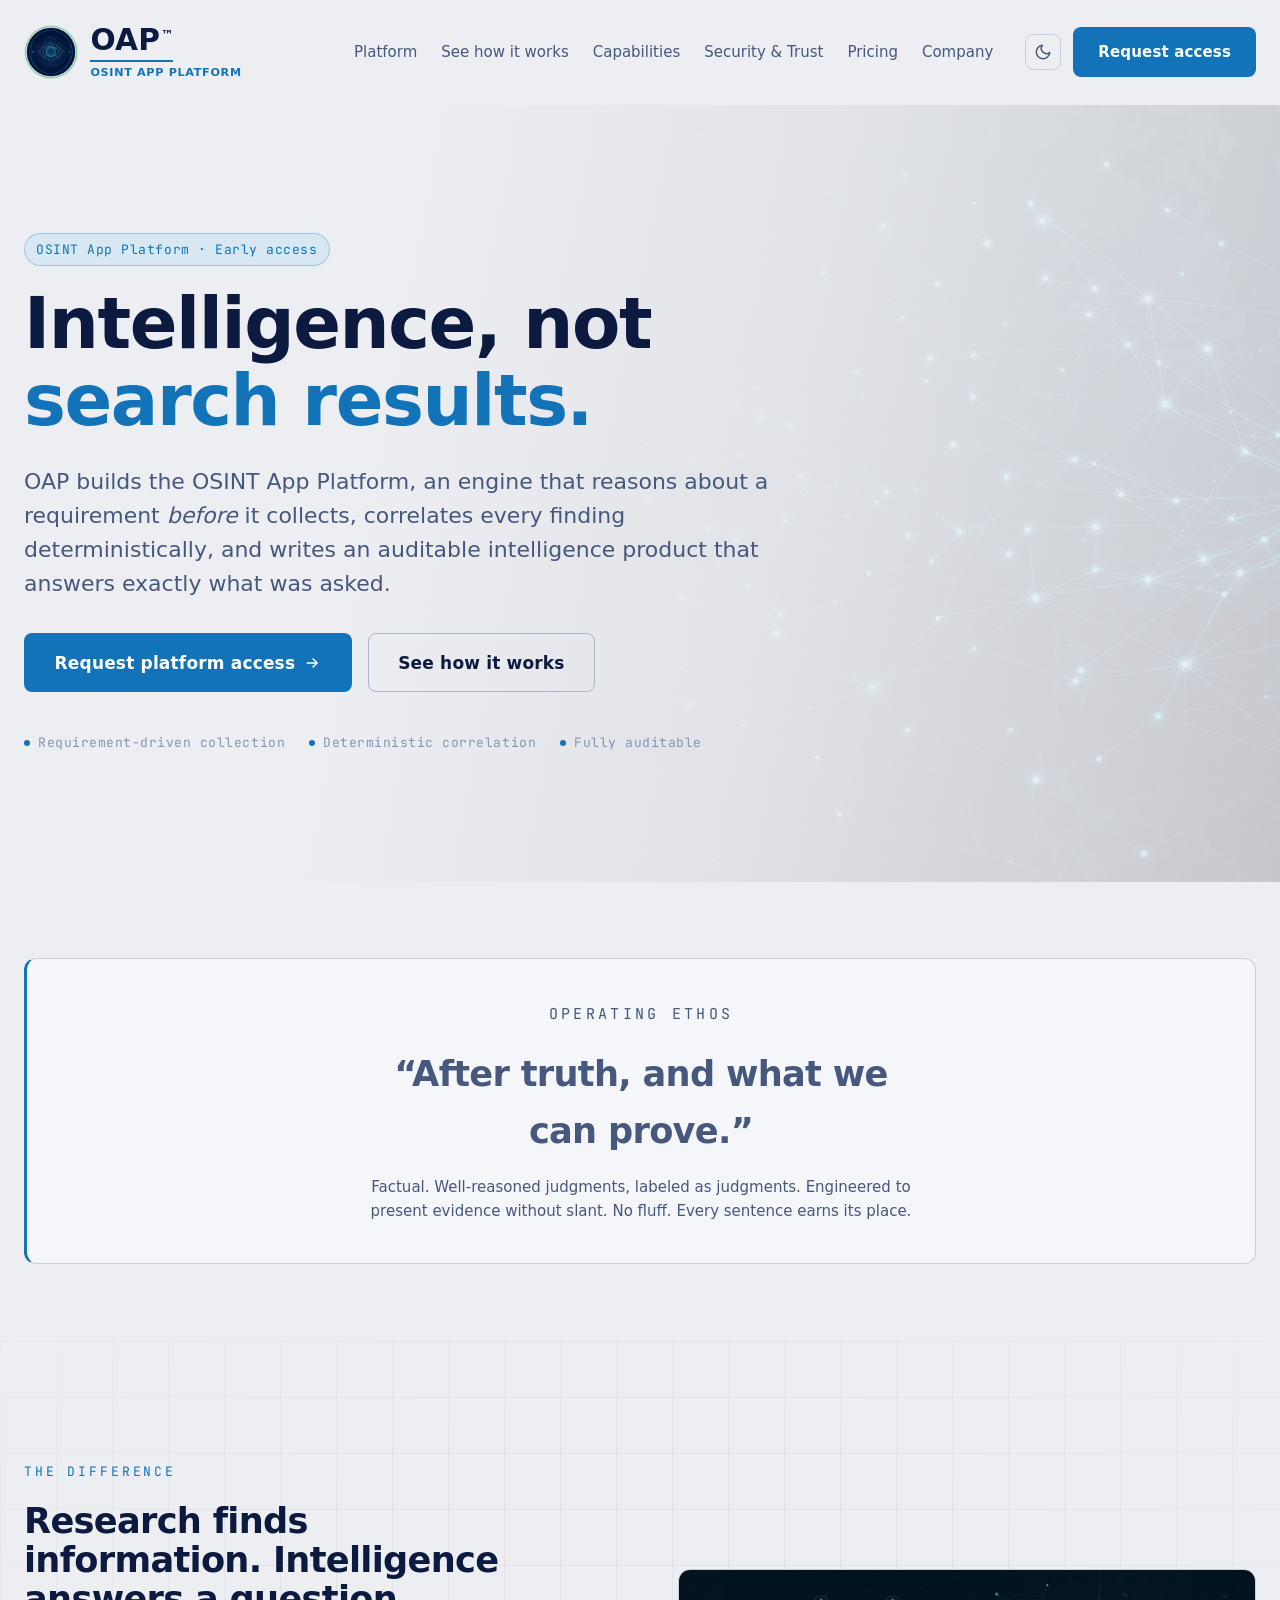
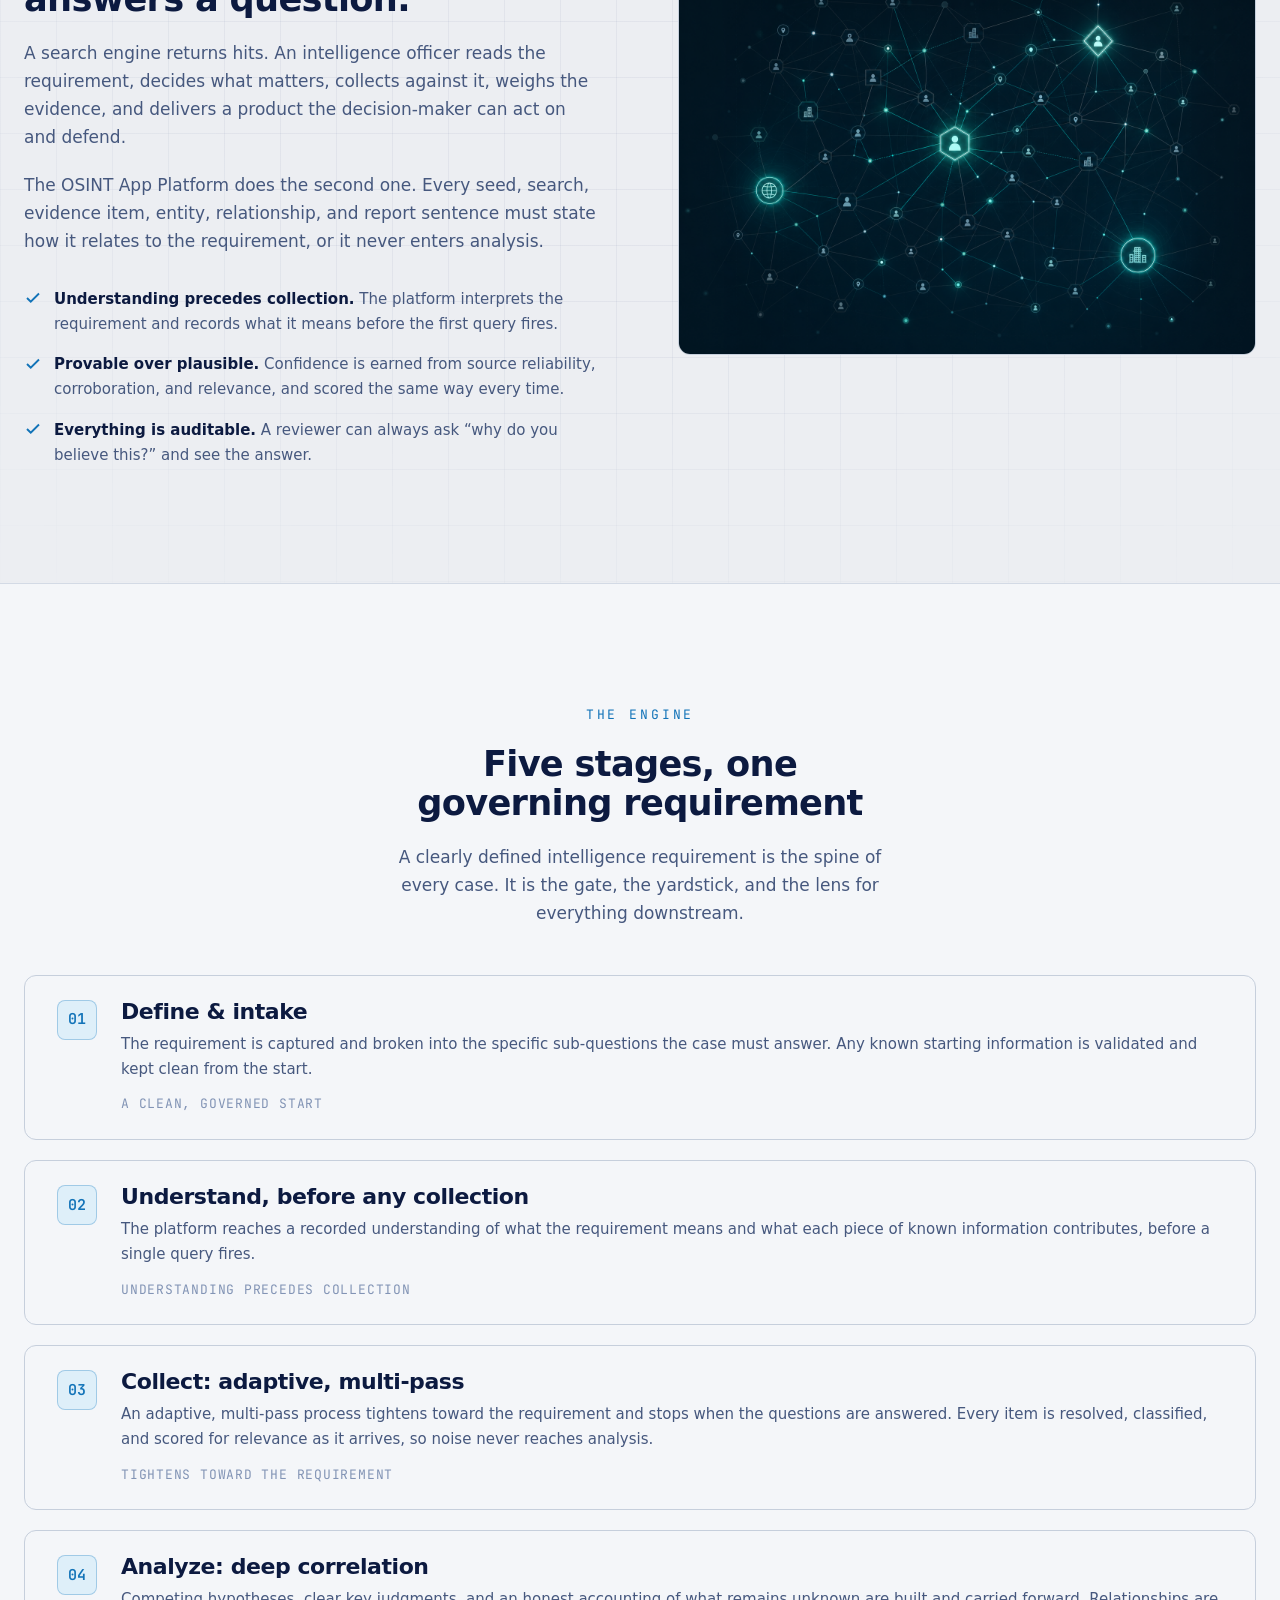
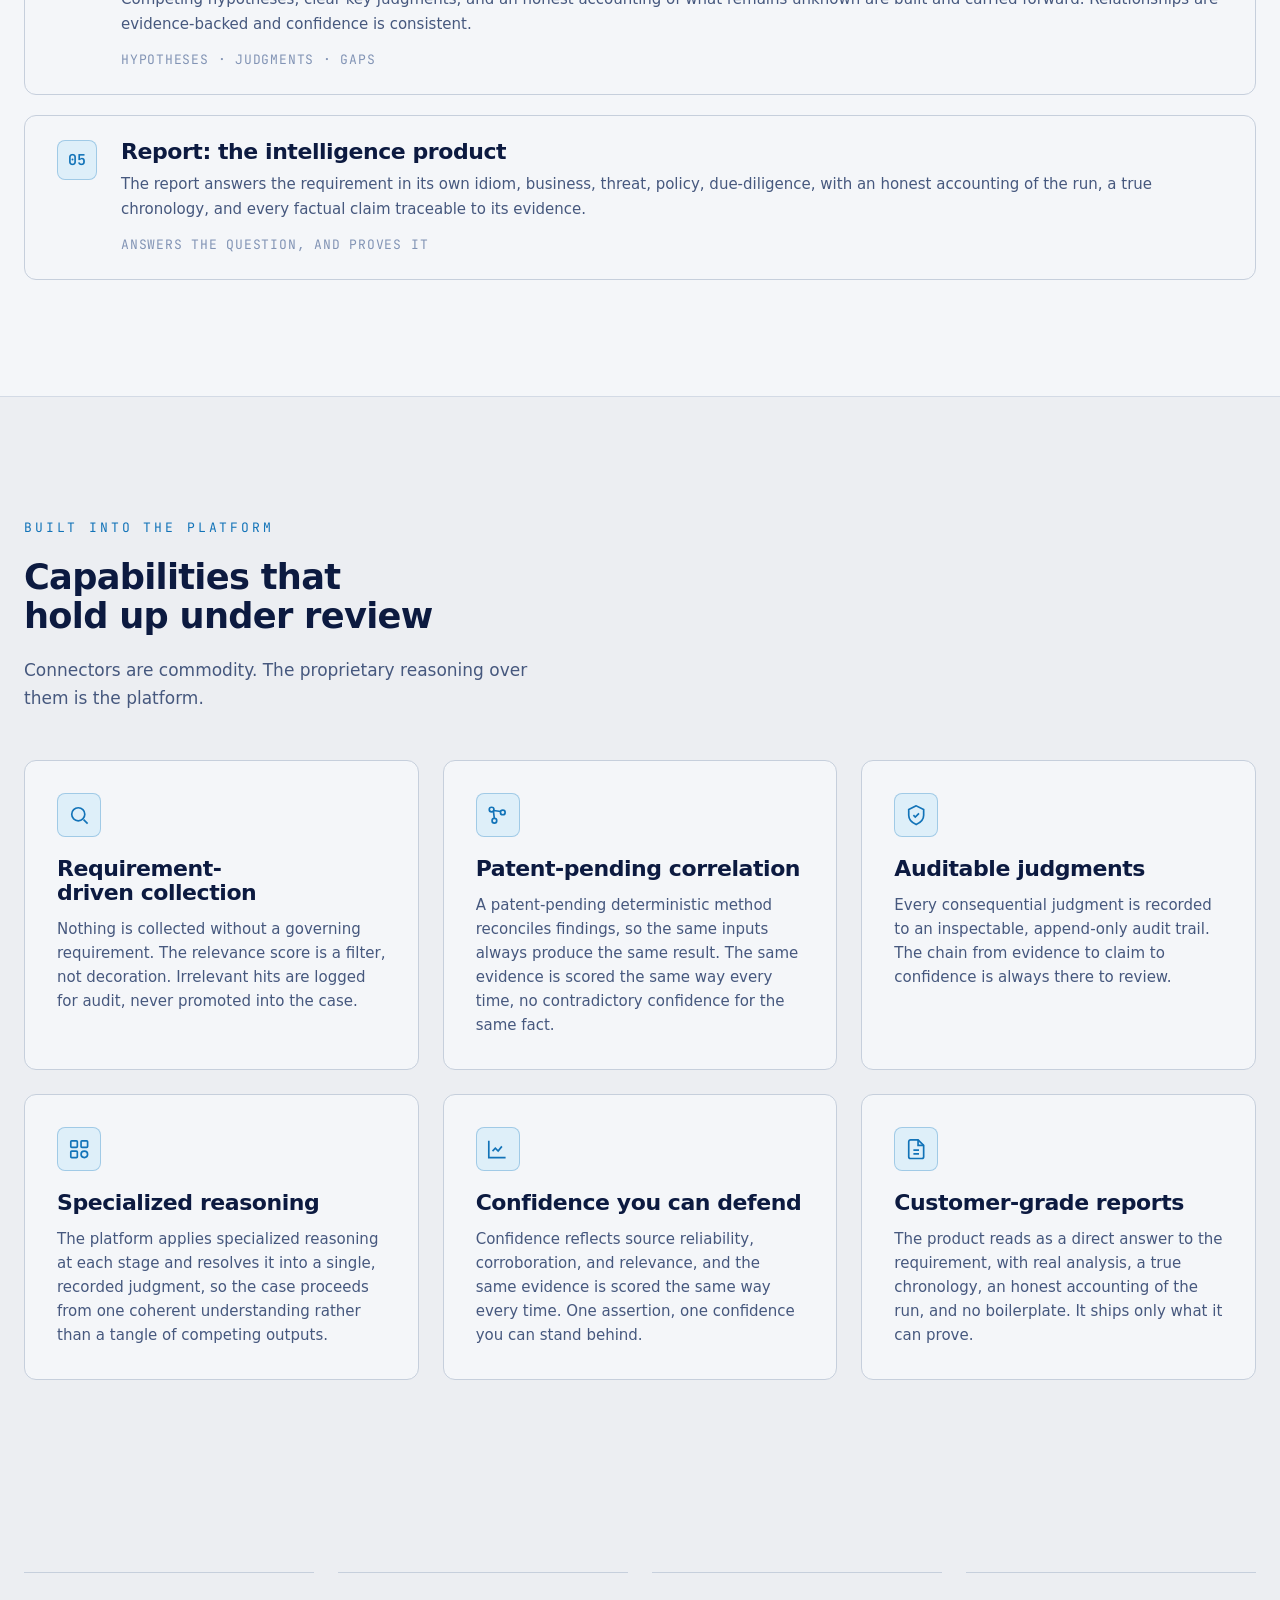
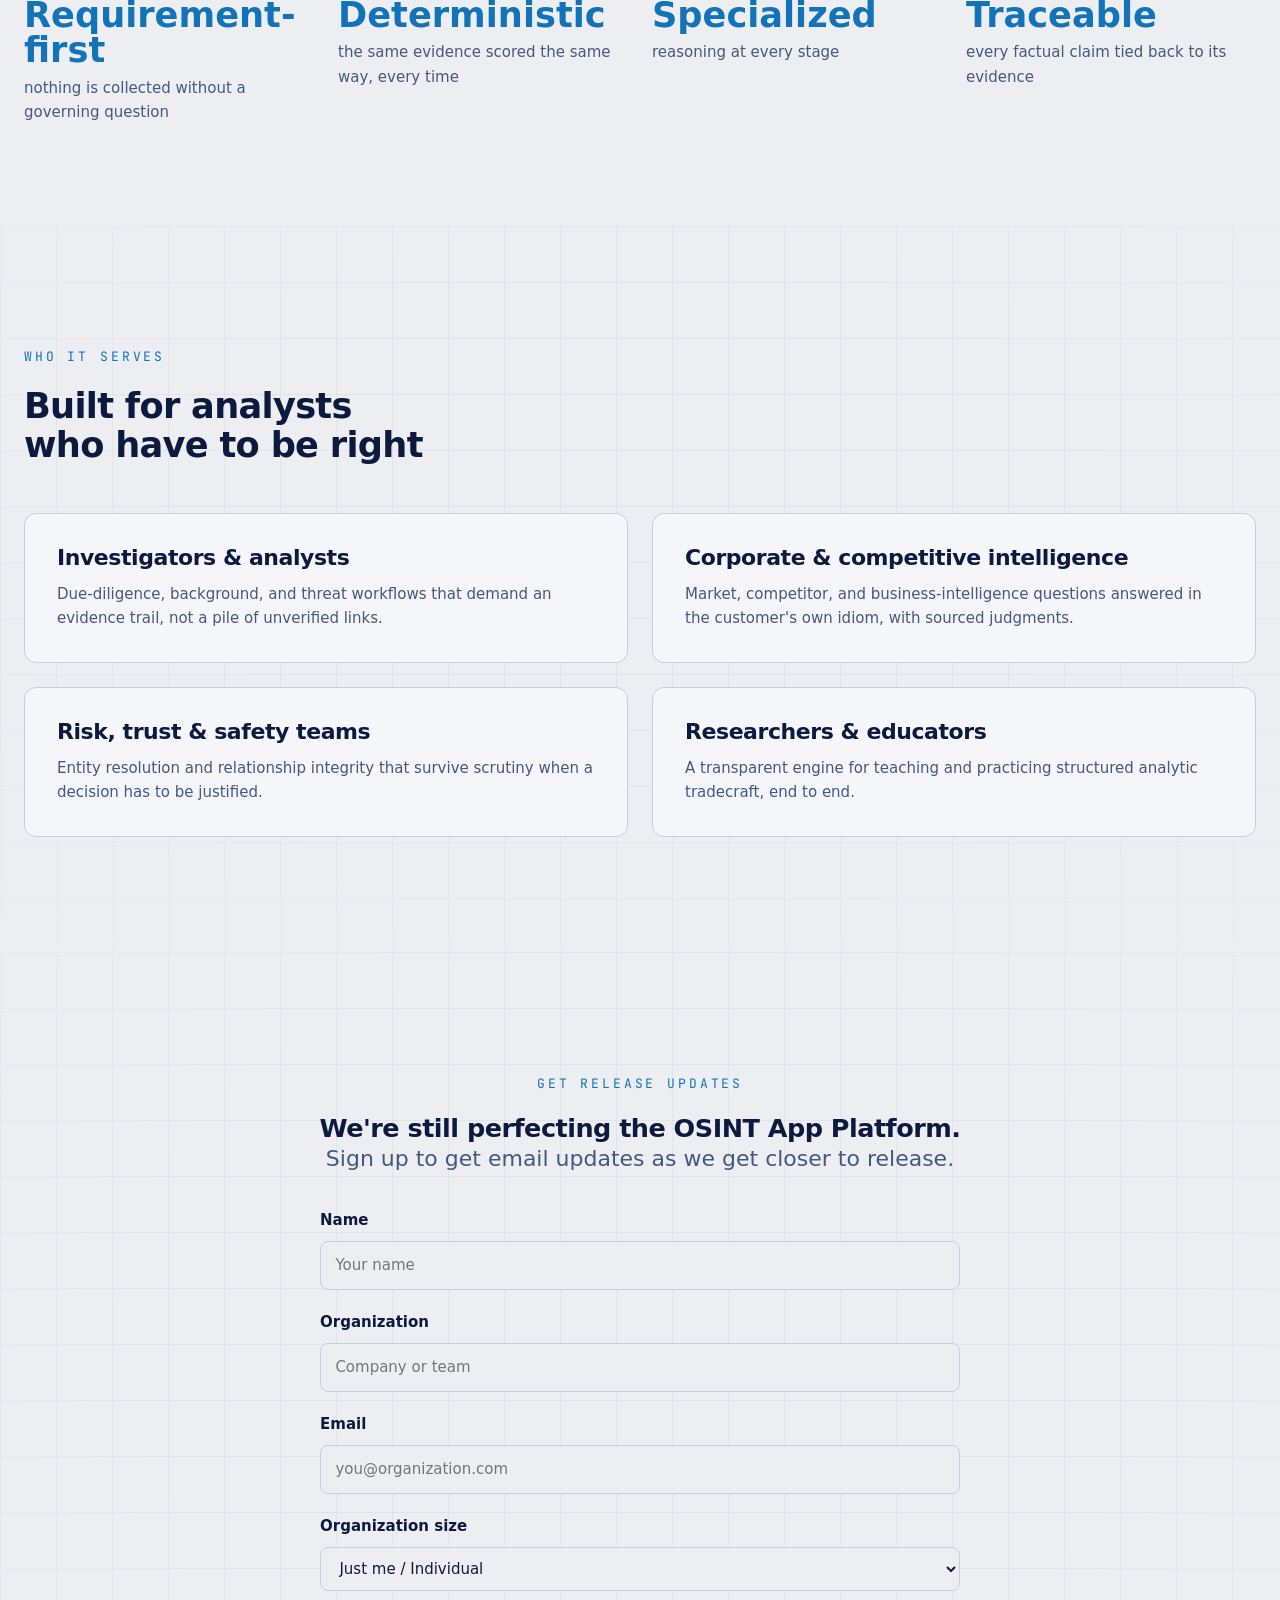
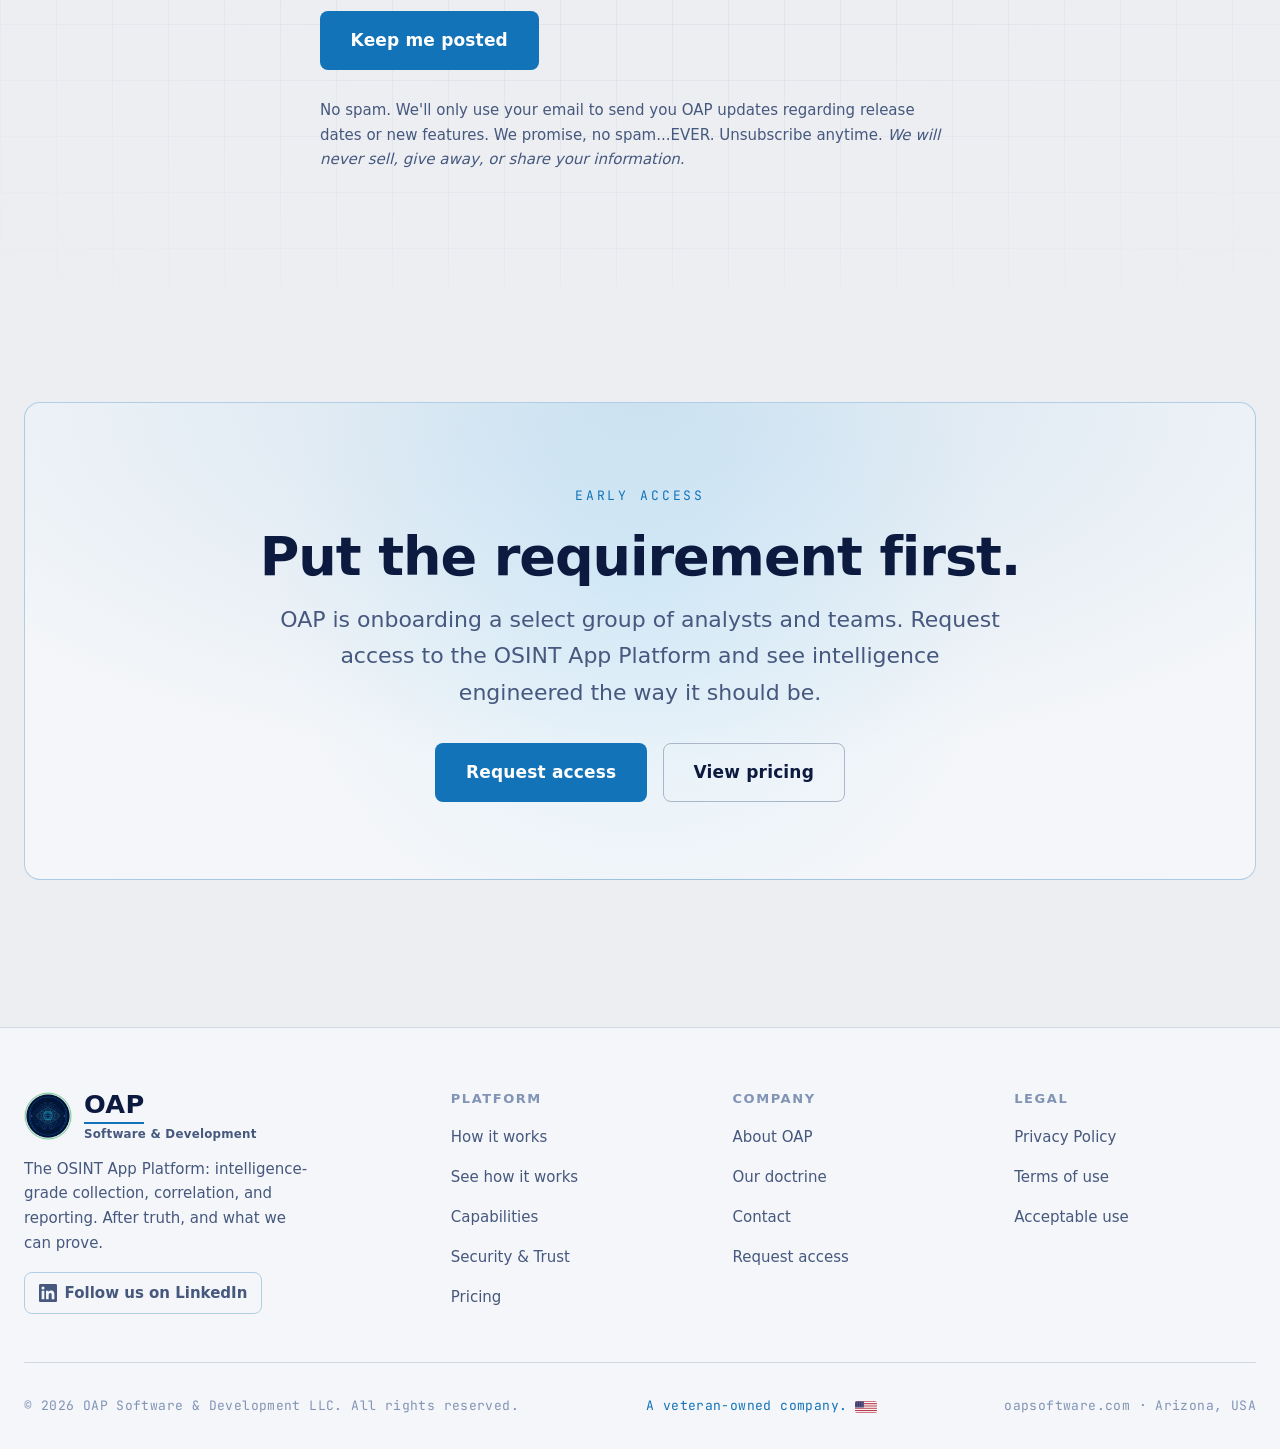
==== commit c33e7759: "brand: roll out Option 1 lockup (OAP hero + OSINT App Platform descriptor) site-wide - Add .brand-de" ====
--- a/index.html
+++ b/index.html
@@ -4,9 +4,9 @@
  <script>(function(){try{var s=window['local'+'Storage'];var t=s?s.getItem('oap.theme'):null;if(t!=='light'&&t!=='dark'){t=(window.matchMedia&&window.matchMedia('(prefers-color-scheme: light)').matches)?'light':'dark';}document.documentElement.setAttribute('data-theme',t);}catch(e){}})();</script>
  <meta charset="UTF-8" />
  <meta name="viewport" content="width=device-width, initial-scale=1.0" />
- <title>OAP Software &amp; Development | Intelligence-Grade OSINT, Engineered</title>
+ <title>OSINT App Platform by OAP | Intelligence-Grade OSINT, Engineered</title>
  <meta name="description" content="OAP Software & Development builds the OSINT App Platform, an intelligence engine that reasons about a requirement before it collects, correlates evidence deterministically, and produces auditable, customer-grade intelligence products." />
- <meta property="og:title" content="OAP Software & Development LLC" />
+ <meta property="og:title" content="OSINT App Platform by OAP Software & Development" />
  <meta property="og:description" content="The OSINT App Platform: intelligence-grade collection, correlation, and reporting. After truth, and what we can prove." />
  <meta property="og:type" content="website" />
  <link rel="preconnect" href="https://api.fontshare.com" />
@@ -30,7 +30,7 @@
  <img class="brand-emblem" src="assets/brand/oap-emblem-green.png" alt="OAP" width="120" height="120" />
  <span class="brand-wordmark">
  <span class="brand-name">OAP<sup class="brand-tm">™</sup></span>
- <span class="brand-tag">Software &amp; Development</span>
+ <span class="brand-desc">OSINT App Platform</span>
  </span>
  </a>
  <div class="nav__links" id="nav-links">
--- a/css/style.css
+++ b/css/style.css
@@ -252,6 +252,12 @@
   font-family: var(--font-body); font-weight: 600; font-size: 0.74rem; letter-spacing: 0.02em;
   color: var(--color-text-muted); margin-top: 0.3rem;
 }
+/* Product descriptor under the OAP wordmark (Option 1 lockup): OAP is the hero,
+   "OSINT App Platform" spells out what it is. Small uppercase, brand-tinted. */
+.nav__brand .brand-desc {
+  font-family: var(--font-body); font-weight: 600; font-size: 0.7rem; letter-spacing: 0.06em;
+  text-transform: uppercase; color: var(--color-primary); margin-top: 0.34rem;
+}
 /* Trademark mark: small superscript that does not inherit the wordmark size. */
 .brand-name .brand-tm {
   font-size: 0.42em; font-weight: 600; vertical-align: super; letter-spacing: 0;
@@ -261,6 +267,7 @@
   .nav__brand .brand-emblem { height: 2.8rem; width: 2.8rem; }
   .nav__brand .brand-name { font-size: 1.5rem; }
   .nav__brand .brand-tag { font-size: 0.68rem; }
+  .nav__brand .brand-desc { font-size: 0.62rem; letter-spacing: 0.04em; }
 }
 .nav__links { display: flex; align-items: center; gap: var(--space-6); margin-left: auto; }
 .nav__links a { font-size: var(--text-sm); color: var(--color-text-muted); font-weight: 500; }
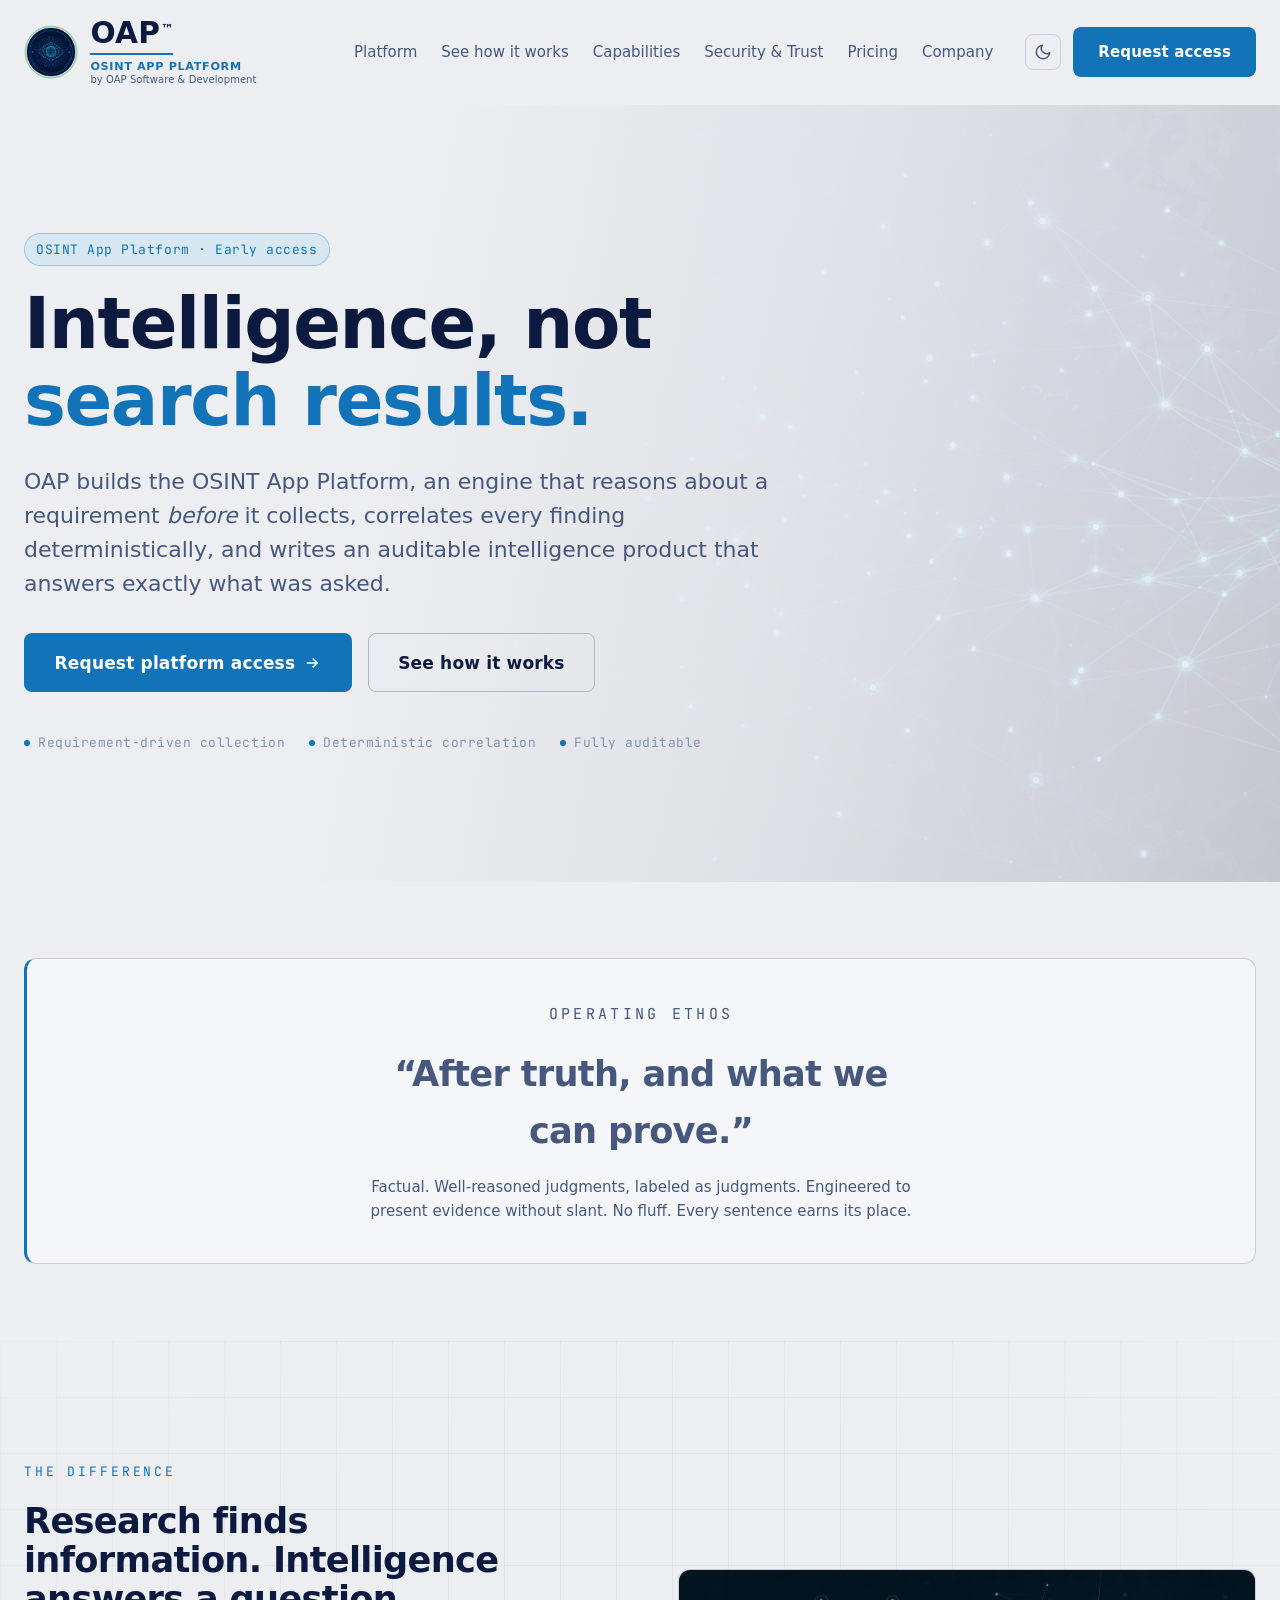
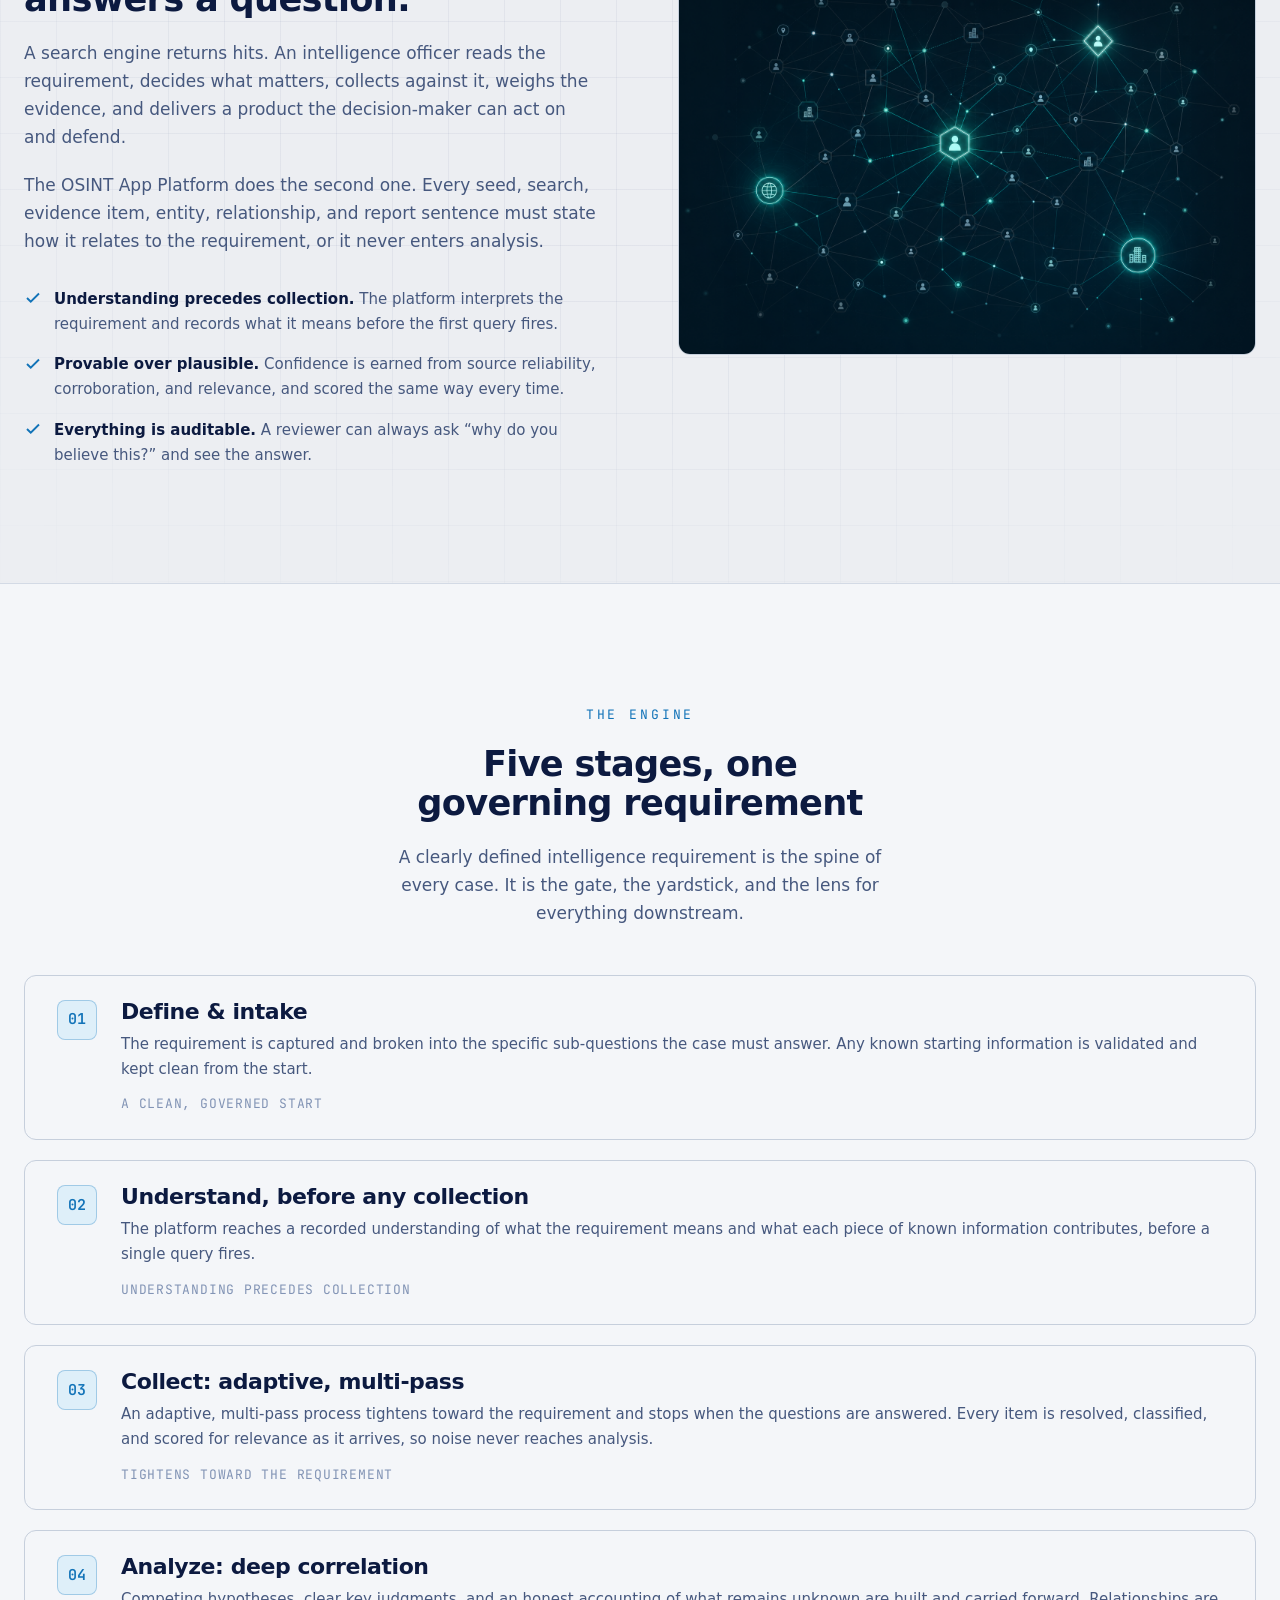
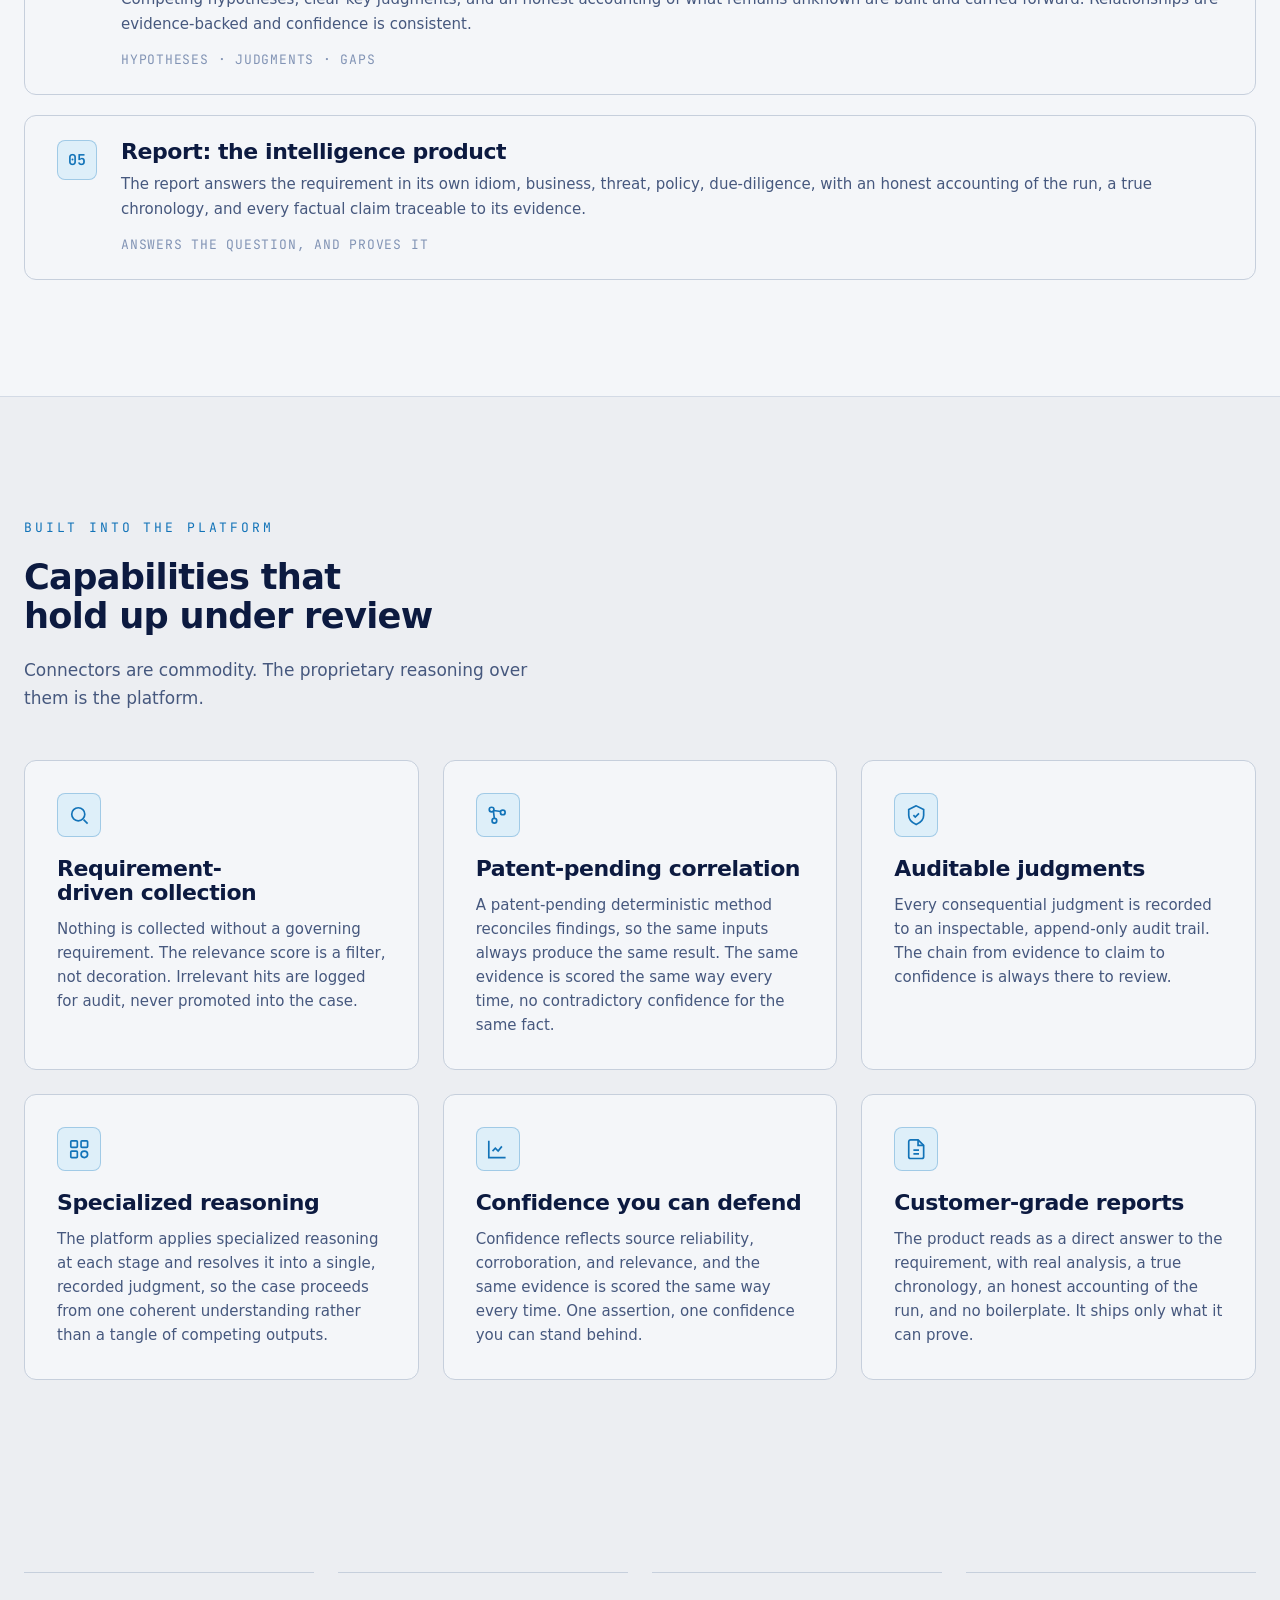
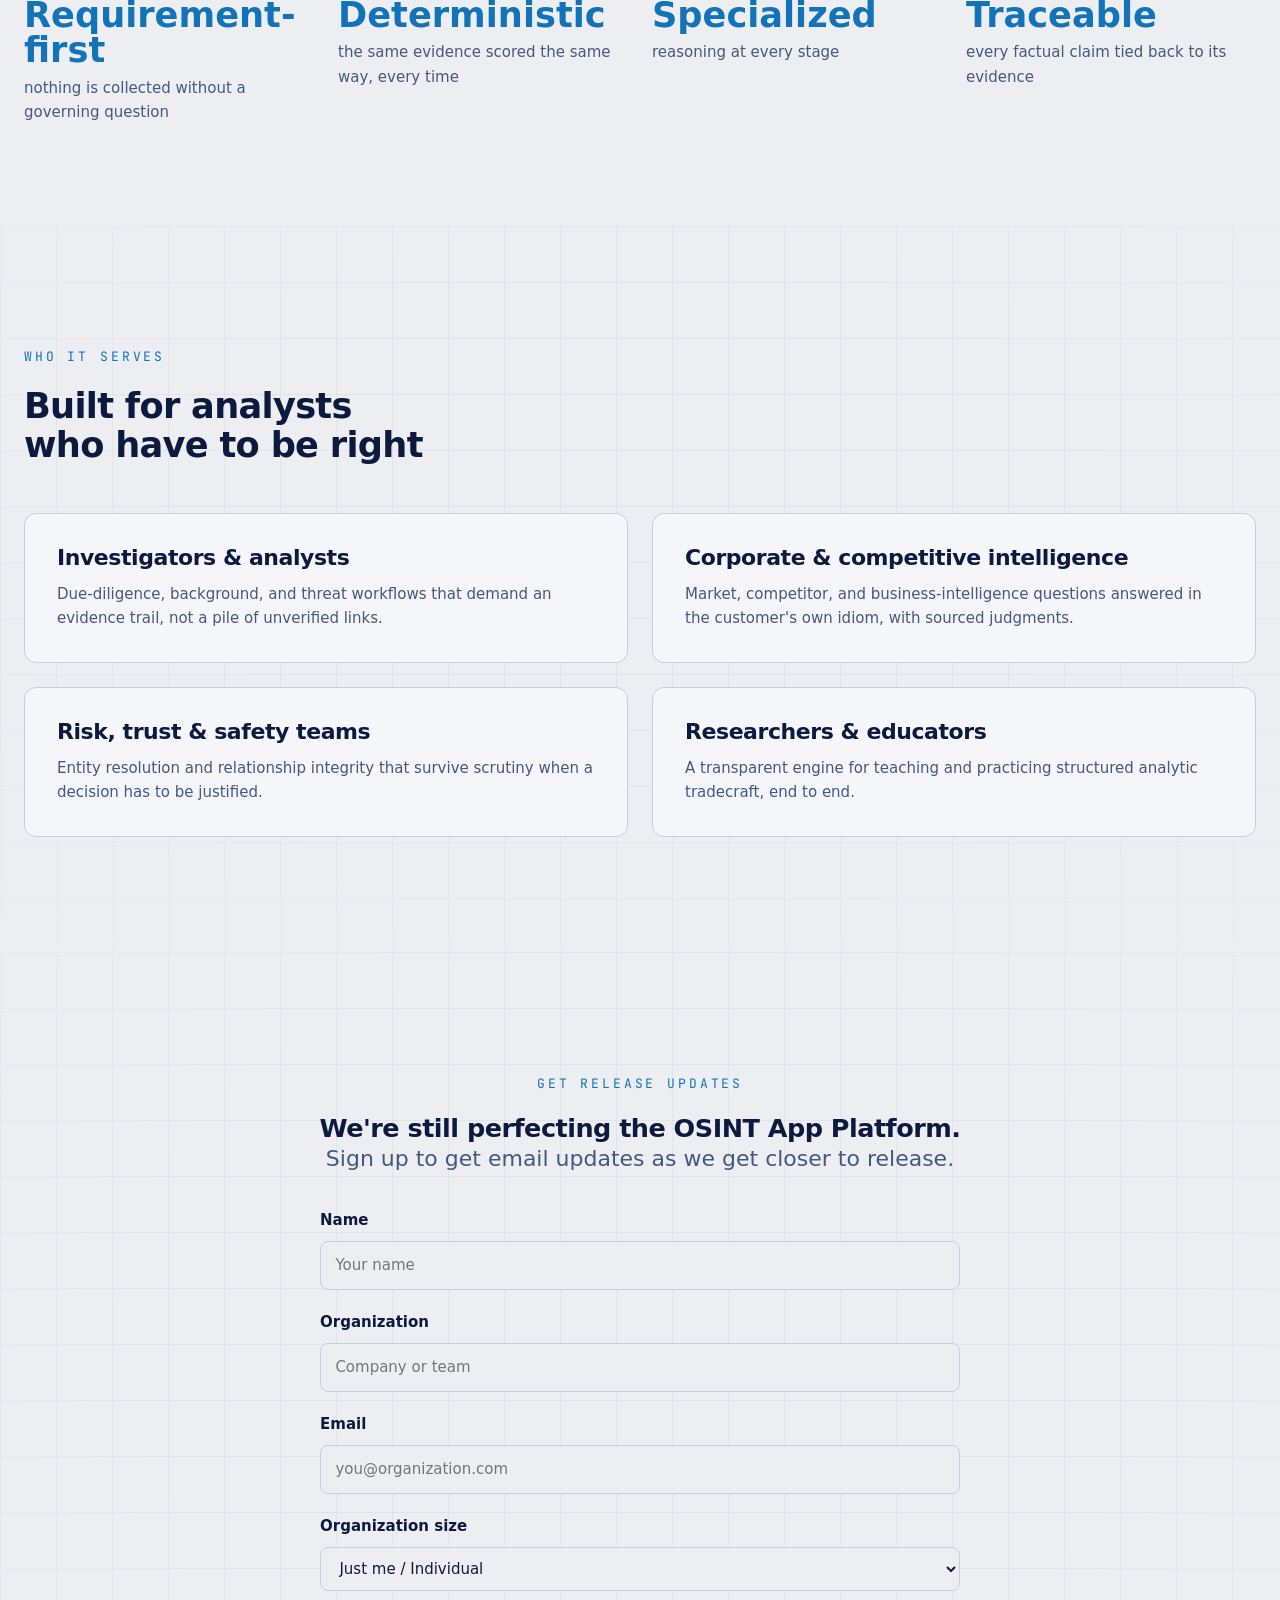
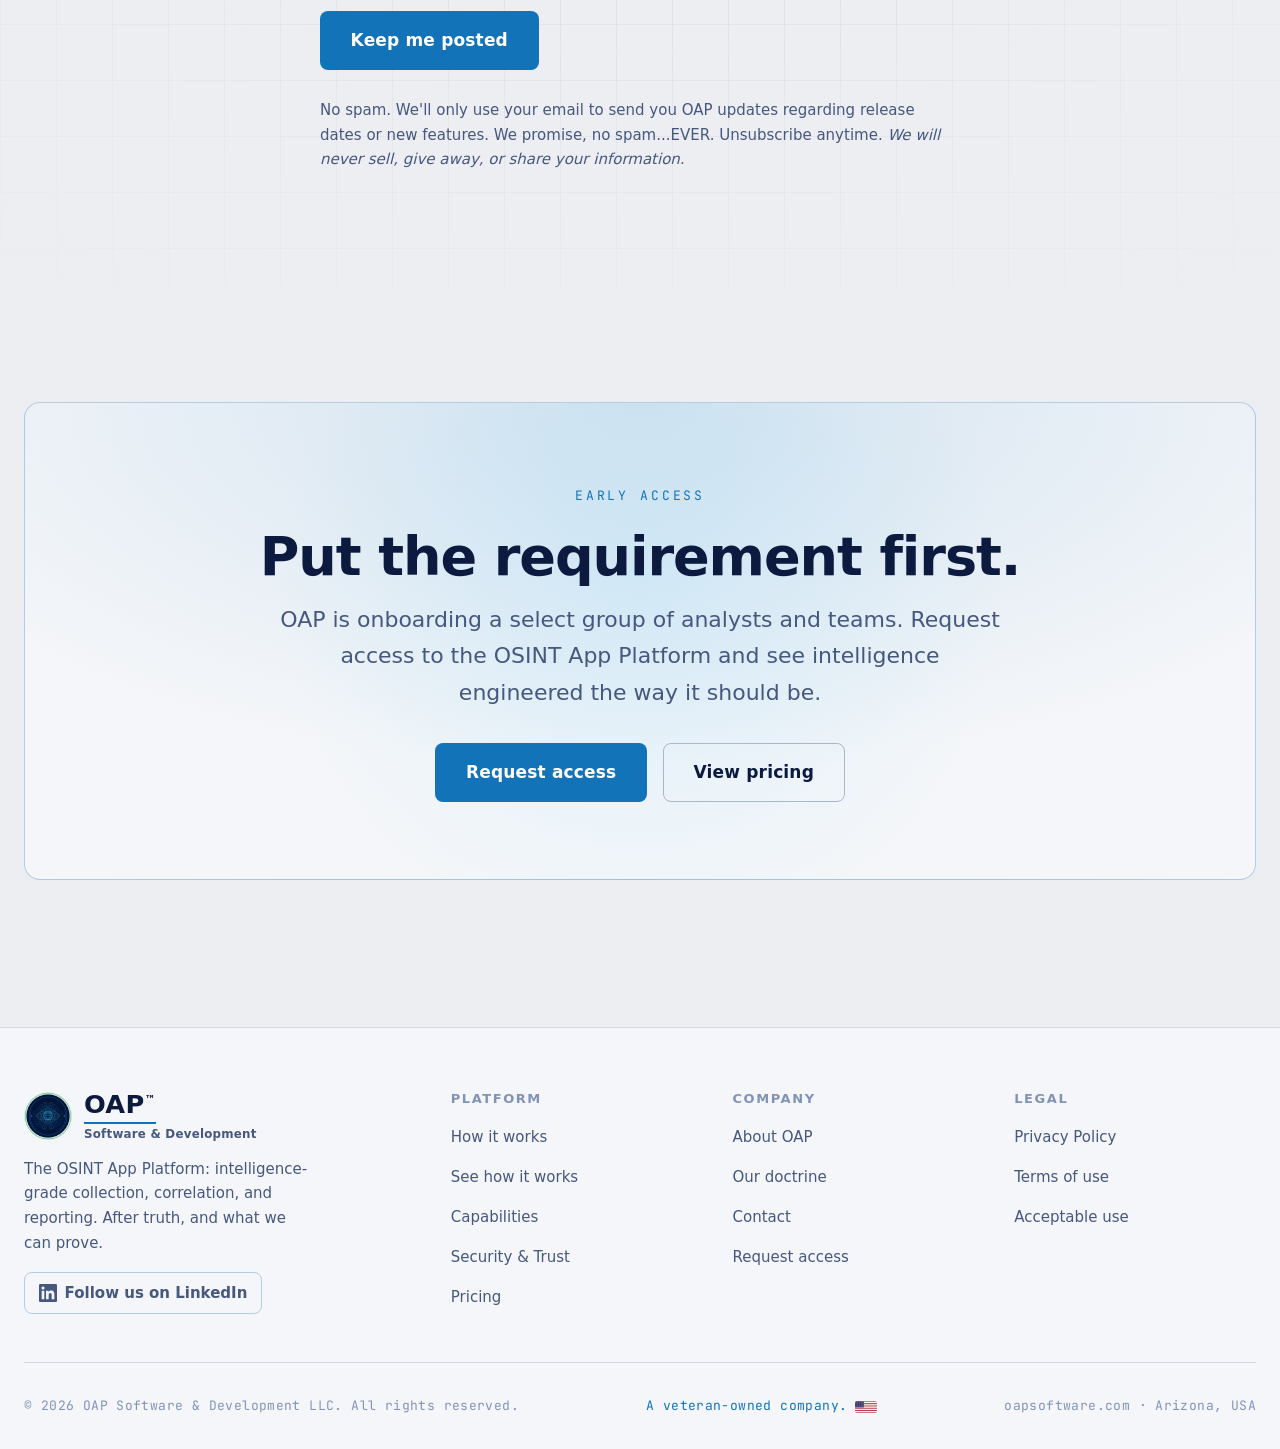
==== commit fe5fc057: "brand: finish Option 1 lockup to match the approved mockup - Header: add 'by OAP Software & Developm" ====
--- a/index.html
+++ b/index.html
@@ -31,6 +31,7 @@
  <span class="brand-wordmark">
  <span class="brand-name">OAP<sup class="brand-tm">™</sup></span>
  <span class="brand-desc">OSINT App Platform</span>
+ <span class="brand-maker">by OAP Software &amp; Development</span>
  </span>
  </a>
  <div class="nav__links" id="nav-links">
@@ -221,7 +222,7 @@
  <a href="index.html" class="nav__brand">
  <img class="brand-emblem" src="assets/brand/oap-emblem-green.png" alt="OAP" width="120" height="120" />
  <span class="brand-wordmark">
- <span class="brand-name">OAP</span>
+ <span class="brand-name">OAP<sup class="brand-tm">&trade;</sup></span>
  <span class="brand-tag">Software &amp; Development</span>
  </span>
  </a>
--- a/css/style.css
+++ b/css/style.css
@@ -258,6 +258,11 @@
   font-family: var(--font-body); font-weight: 600; font-size: 0.7rem; letter-spacing: 0.06em;
   text-transform: uppercase; color: var(--color-primary); margin-top: 0.34rem;
 }
+/* Maker line under the descriptor: who makes it. Small, muted, sentence case. */
+.nav__brand .brand-maker {
+  font-family: var(--font-body); font-weight: 500; font-size: 0.62rem; letter-spacing: 0.01em;
+  color: var(--color-text-muted); margin-top: 0.16rem;
+}
 /* Trademark mark: small superscript that does not inherit the wordmark size. */
 .brand-name .brand-tm {
   font-size: 0.42em; font-weight: 600; vertical-align: super; letter-spacing: 0;
@@ -268,6 +273,7 @@
   .nav__brand .brand-name { font-size: 1.5rem; }
   .nav__brand .brand-tag { font-size: 0.68rem; }
   .nav__brand .brand-desc { font-size: 0.62rem; letter-spacing: 0.04em; }
+  .nav__brand .brand-maker { font-size: 0.56rem; }
 }
 .nav__links { display: flex; align-items: center; gap: var(--space-6); margin-left: auto; }
 .nav__links a { font-size: var(--text-sm); color: var(--color-text-muted); font-weight: 500; }
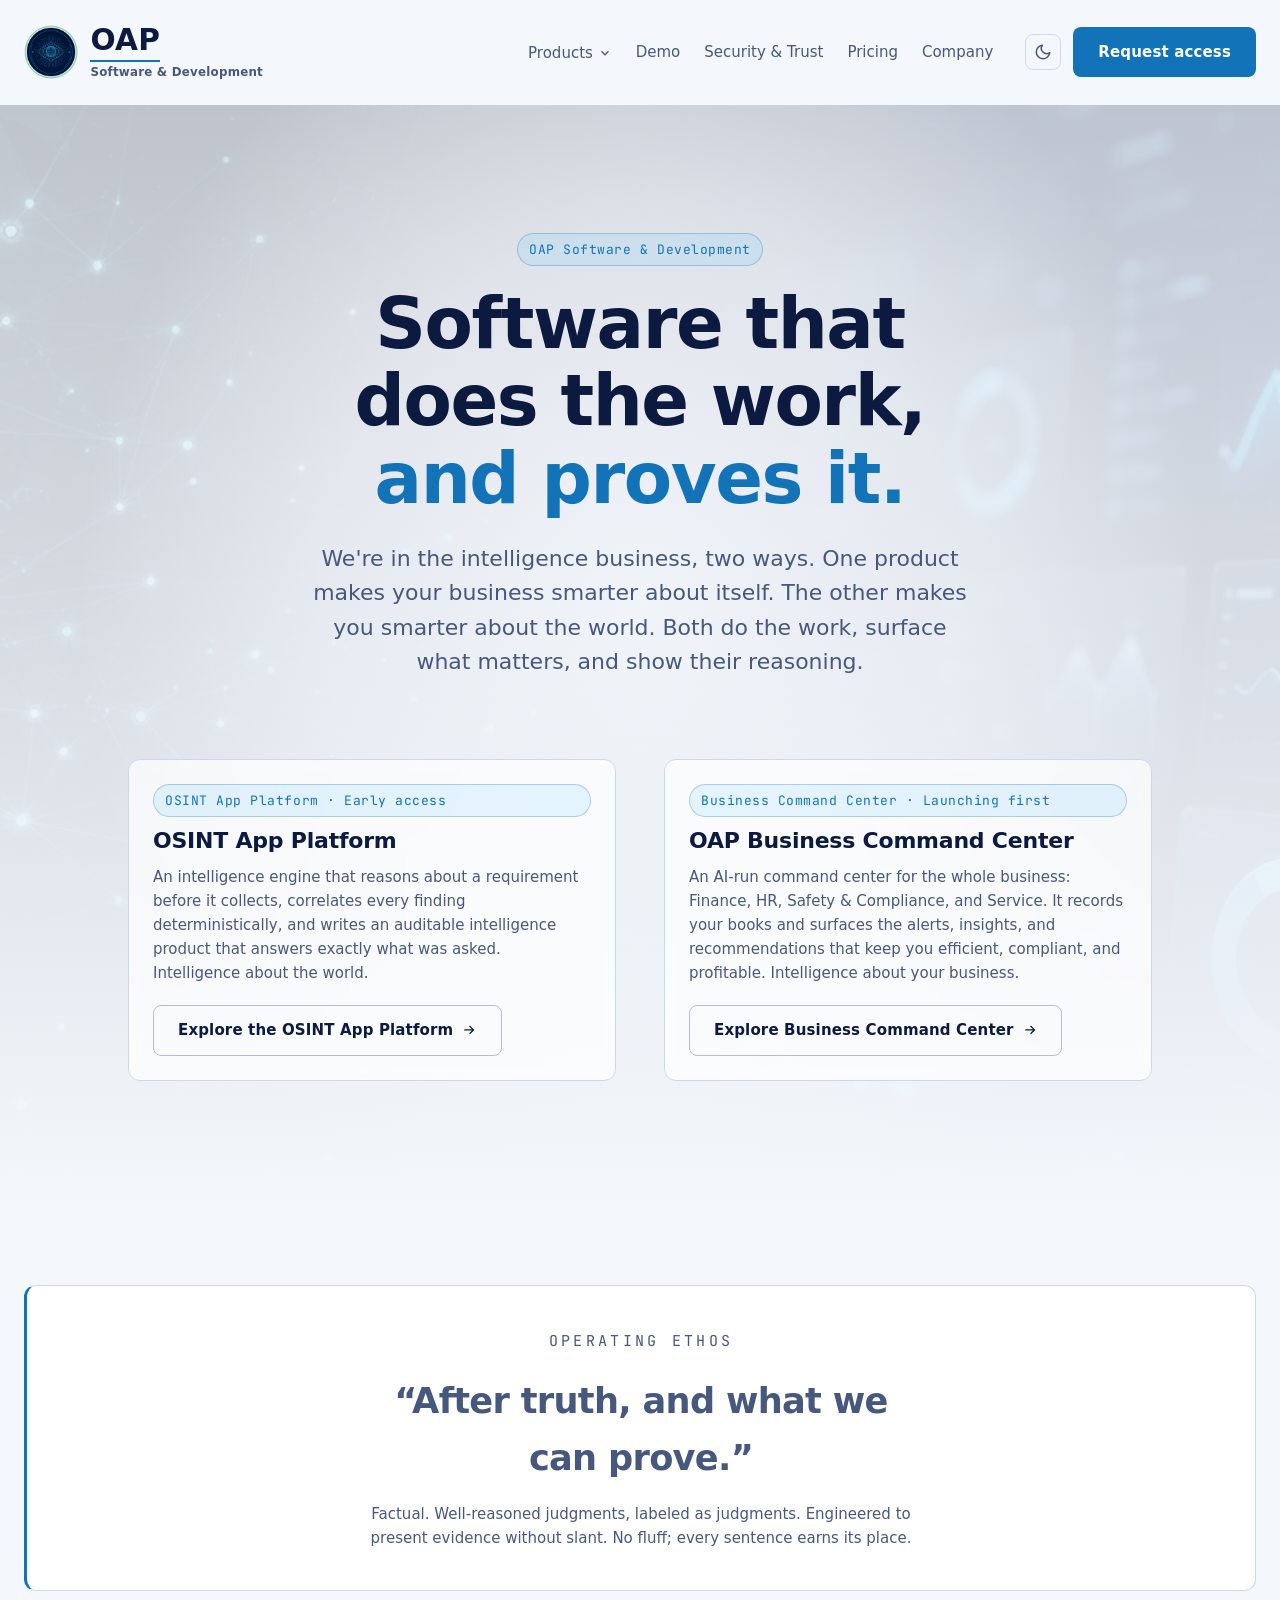
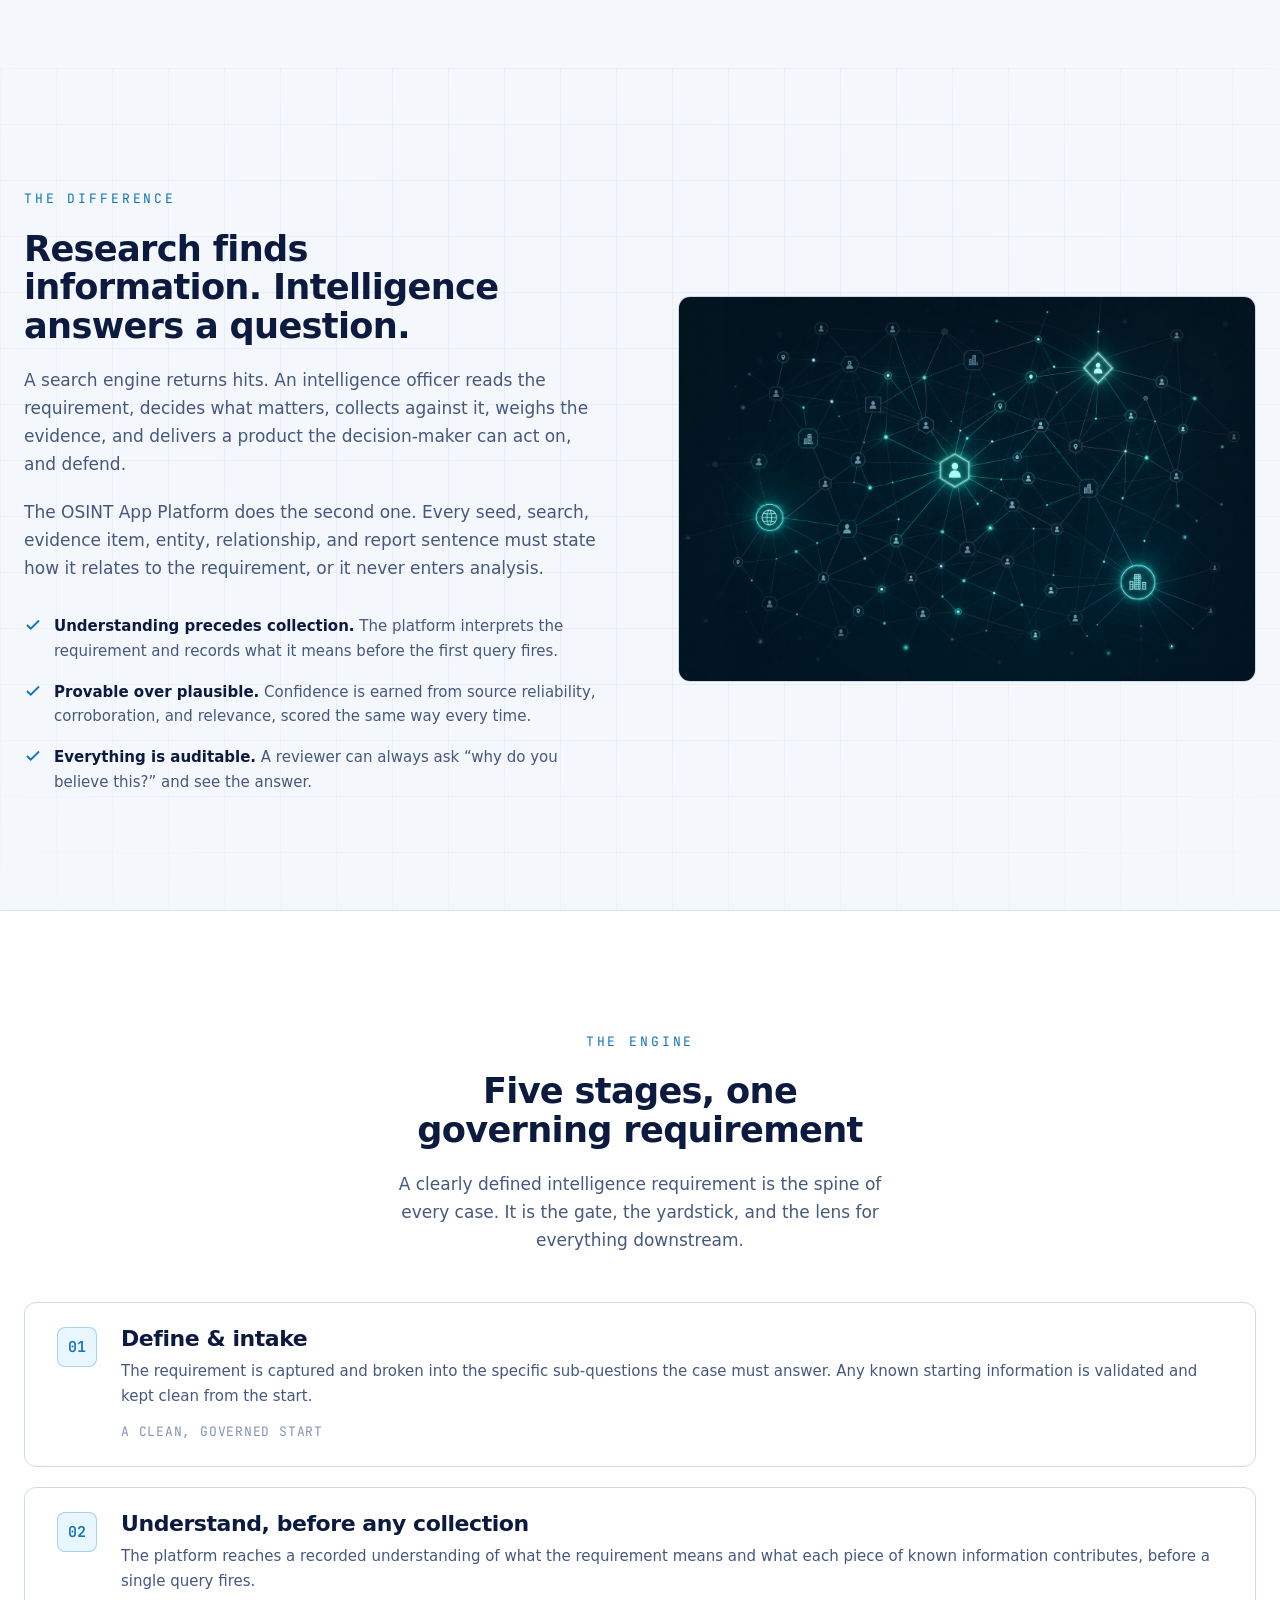
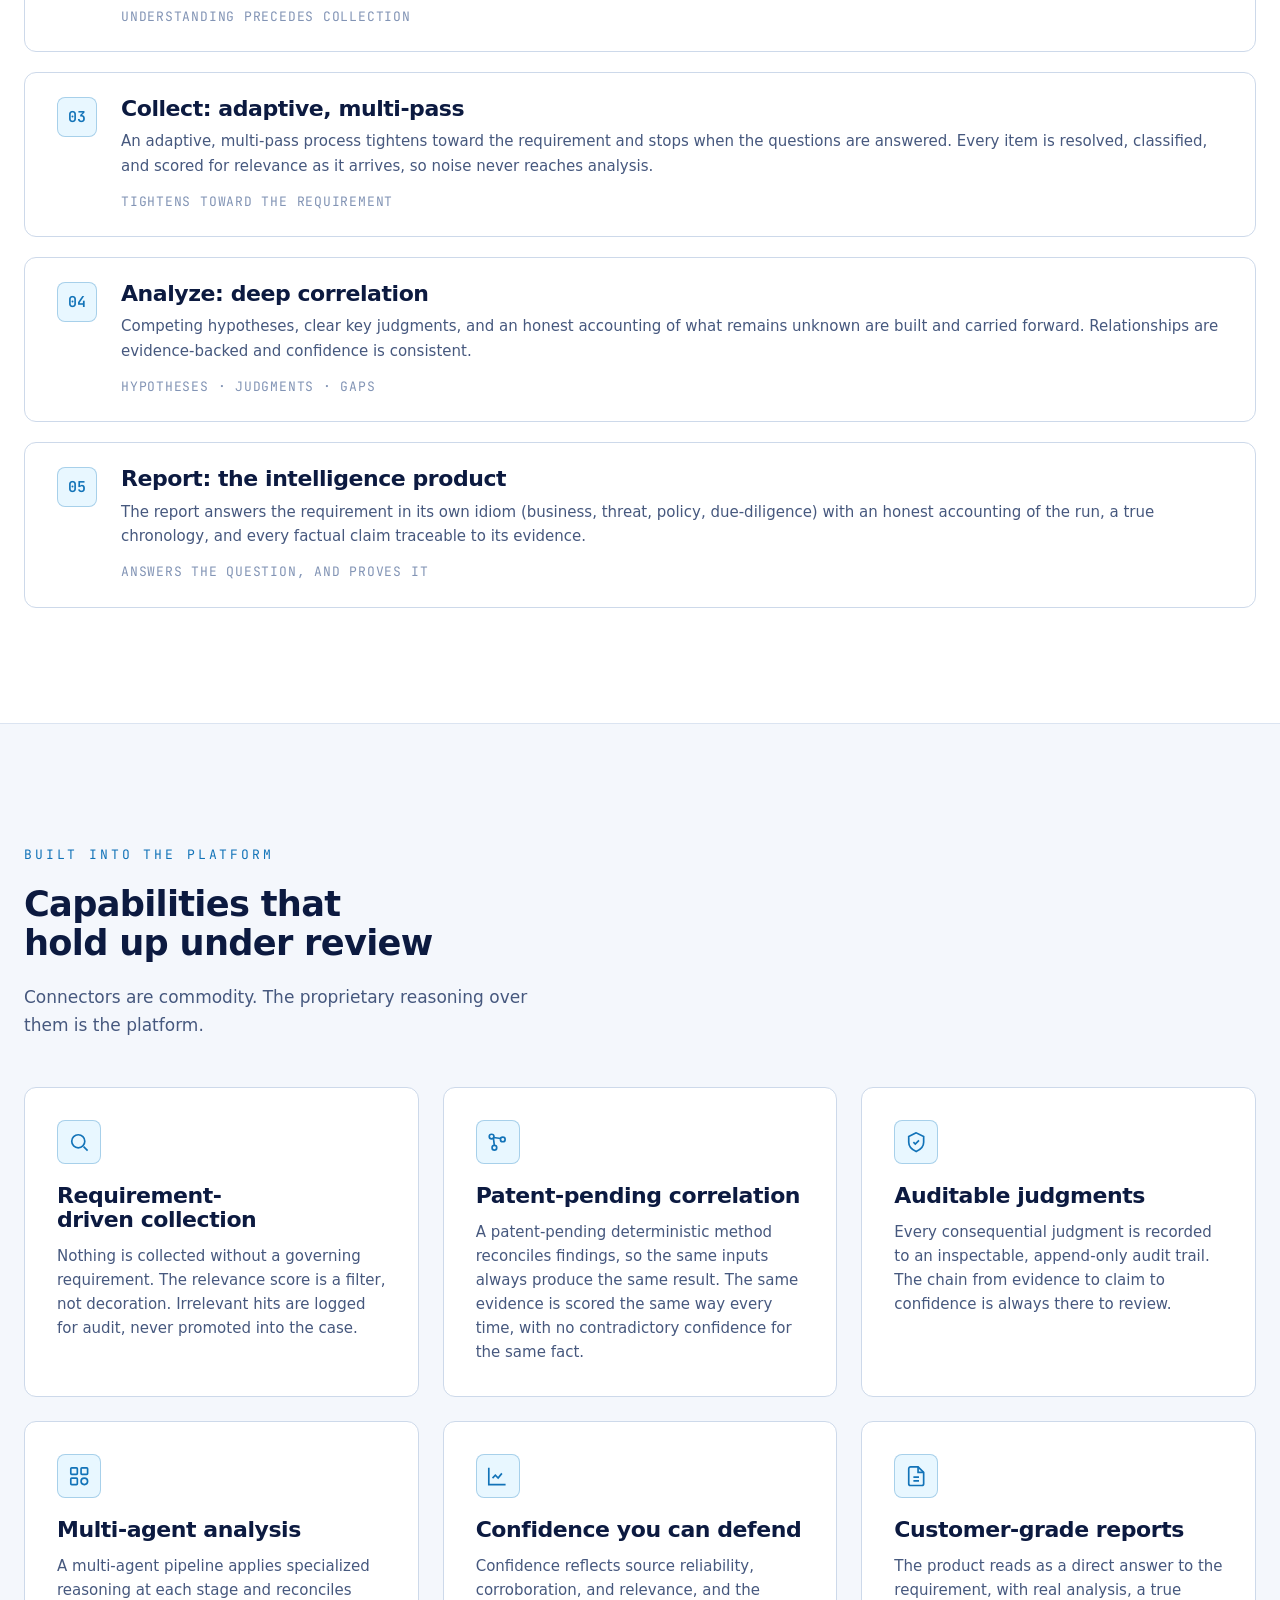
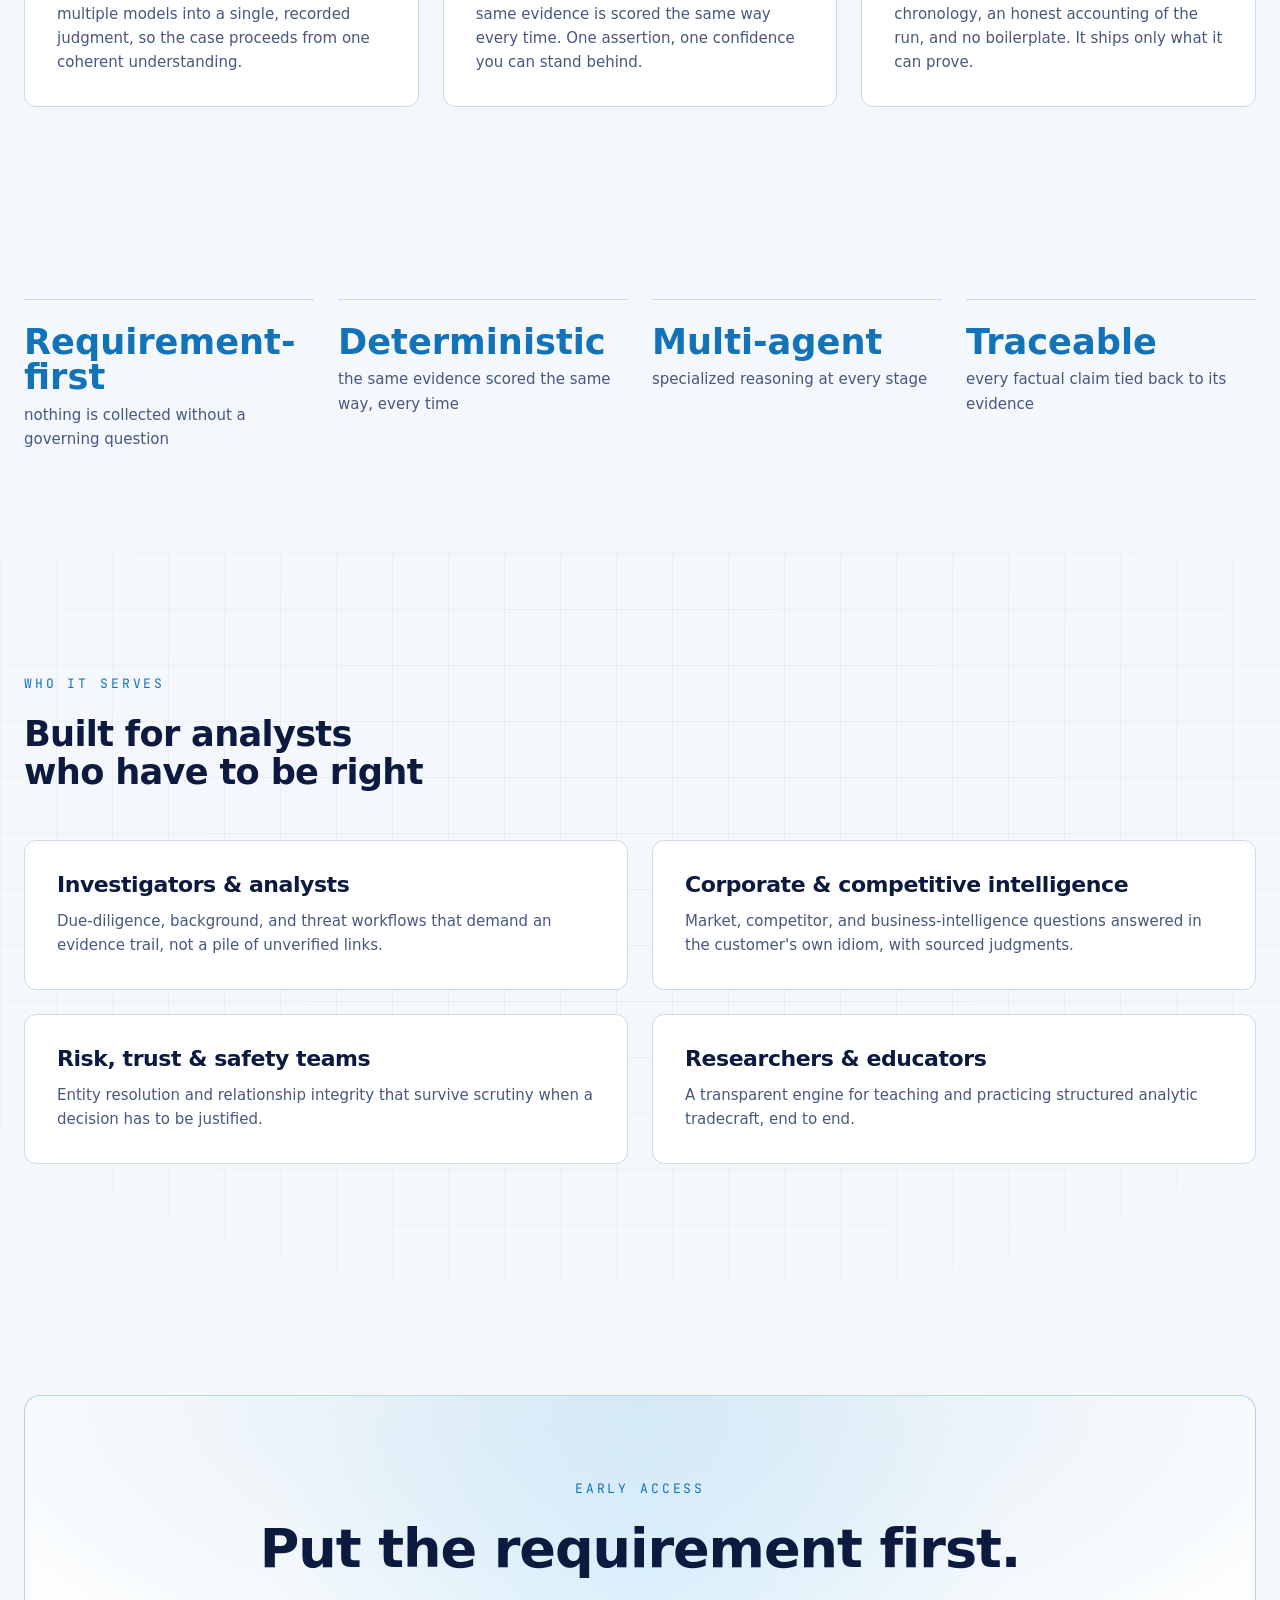
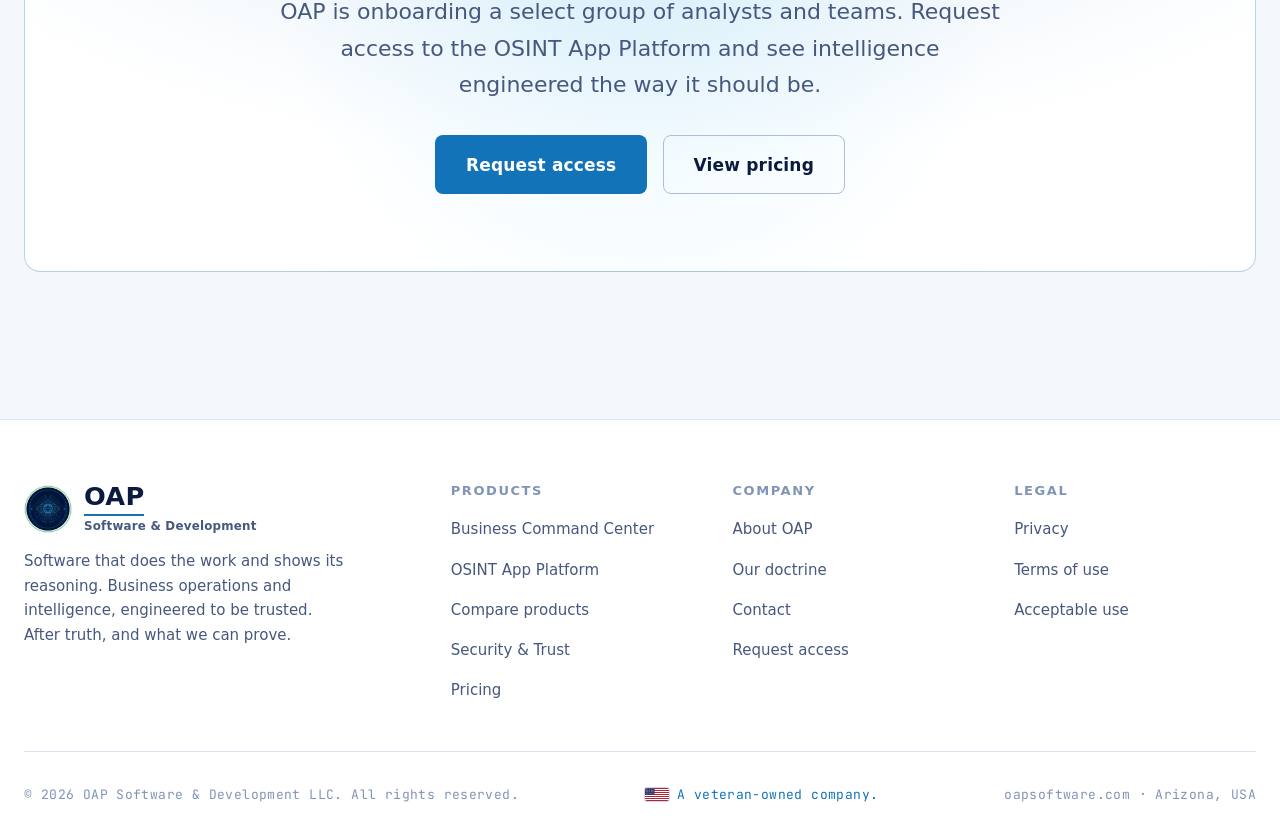
==== commit 65626ca7: "Site relaunch: two-product structure (Business Command Center + OSINT App Platform) - Add products.h" ====
--- a/index.html
+++ b/index.html
@@ -1,247 +1,267 @@
 <!DOCTYPE html>
 <html lang="en" data-theme="dark">
 <head>
- <script>(function(){try{var s=window['local'+'Storage'];var t=s?s.getItem('oap.theme'):null;if(t!=='light'&&t!=='dark'){t=(window.matchMedia&&window.matchMedia('(prefers-color-scheme: light)').matches)?'light':'dark';}document.documentElement.setAttribute('data-theme',t);}catch(e){}})();</script>
- <meta charset="UTF-8" />
- <meta name="viewport" content="width=device-width, initial-scale=1.0" />
- <title>OSINT App Platform by OAP | Intelligence-Grade OSINT, Engineered</title>
- <meta name="description" content="OAP Software & Development builds the OSINT App Platform, an intelligence engine that reasons about a requirement before it collects, correlates evidence deterministically, and produces auditable, customer-grade intelligence products." />
- <meta property="og:title" content="OSINT App Platform by OAP Software & Development" />
- <meta property="og:description" content="The OSINT App Platform: intelligence-grade collection, correlation, and reporting. After truth, and what we can prove." />
- <meta property="og:type" content="website" />
- <link rel="preconnect" href="https://api.fontshare.com" />
- <link rel="preconnect" href="https://fonts.googleapis.com" />
- <link rel="preconnect" href="https://fonts.gstatic.com" crossorigin />
- <link href="https://api.fontshare.com/v2/css?f[]=cabinet-grotesk@500,700,800&f[]=satoshi@400,500,700&f[]=general-sans@500,600&display=swap" rel="stylesheet" />
- <link href="https://fonts.googleapis.com/css2?family=JetBrains+Mono:wght@400;500&display=swap" rel="stylesheet" />
- <meta property="og:image" content="assets/brand/oap-avatar.png" />
- <link rel="stylesheet" href="css/style.css" />
- <link rel="icon" href="favicon.ico" sizes="any" />
- <link rel="icon" type="image/png" sizes="32x32" href="assets/brand/favicon-32.png" />
- <link rel="icon" type="image/png" sizes="16x16" href="assets/brand/favicon-16.png" />
- <link rel="apple-touch-icon" sizes="180x180" href="assets/brand/favicon-180.png" />
+  <meta charset="UTF-8" />
+  <meta name="viewport" content="width=device-width, initial-scale=1.0" />
+  <title>OAP Software &amp; Development | Business Command Center &amp; OSINT App Platform</title>
+  <meta name="description" content="OAP Software & Development builds AI software that does the work and proves it: the Business Command Center for whole-business operations and the OSINT App Platform for open-source intelligence." />
+  <meta name="keywords" content="OAP Software, Business Command Center, OSINT App Platform, AI business operations software, business intelligence software, open-source intelligence, automated bookkeeping, veteran-owned software" />
+  <meta name="robots" content="index, follow, max-image-preview:large" />
+  <meta name="author" content="OAP Software & Development LLC" />
+  <meta name="theme-color" content="#0C1A40" />
+  <link rel="canonical" href="https://oapsoftware.com/" />
+  <meta property="og:type" content="website" />
+  <meta property="og:site_name" content="OAP Software & Development" />
+  <meta property="og:locale" content="en_US" />
+  <meta property="og:title" content="OAP Software & Development | Business Command Center & OSINT App Platform" />
+  <meta property="og:description" content="AI software that does the work and proves it. Two products: the Business Command Center and the OSINT App Platform." />
+  <meta property="og:url" content="https://oapsoftware.com/" />
+  <meta property="og:image" content="https://oapsoftware.com/assets/brand/oap-avatar.png" />
+  <meta property="og:image:alt" content="OAP Software & Development" />
+  <meta name="twitter:card" content="summary_large_image" />
+  <meta name="twitter:title" content="OAP Software & Development | Business Command Center & OSINT App Platform" />
+  <meta name="twitter:description" content="AI software that does the work and proves it. Two products: the Business Command Center and the OSINT App Platform." />
+  <meta name="twitter:image" content="https://oapsoftware.com/assets/brand/oap-avatar.png" />
+  <link rel="preconnect" href="https://api.fontshare.com" />
+  <link rel="preconnect" href="https://fonts.googleapis.com" />
+  <link rel="preconnect" href="https://fonts.gstatic.com" crossorigin />
+  <link href="https://api.fontshare.com/v2/css?f[]=cabinet-grotesk@500,700,800&f[]=satoshi@400,500,700&f[]=general-sans@500,600&display=swap" rel="stylesheet" />
+  <link href="https://fonts.googleapis.com/css2?family=JetBrains+Mono:wght@400;500&display=swap" rel="stylesheet" />
+  <link rel="stylesheet" href="css/style.css" />
+  <link rel="icon" href="favicon.ico" sizes="any" />
+  <link rel="icon" type="image/png" sizes="32x32" href="assets/brand/favicon-32.png" />
+  <link rel="icon" type="image/png" sizes="16x16" href="assets/brand/favicon-16.png" />
+  <link rel="apple-touch-icon" sizes="180x180" href="assets/brand/favicon-180.png" />
+  <script type="application/ld+json">
+  {"@context":"https://schema.org","@type":"WebSite","name":"OAP Software & Development","url":"https://oapsoftware.com/","publisher":{"@type":"Organization","name":"OAP Software & Development LLC"}}
+  </script>
+  <script type="application/ld+json">
+  {"@context":"https://schema.org","@type":"Organization","name":"OAP Software & Development LLC","alternateName":"OAP","url":"https://oapsoftware.com","logo":"https://oapsoftware.com/assets/brand/oap-avatar.png","description":"OAP Software & Development builds the OAP Business Command Center, an AI-run business operations platform, and the OSINT App Platform, a requirement-driven open-source intelligence engine.","foundingLocation":{"@type":"Place","address":{"@type":"PostalAddress","addressRegion":"AZ","addressCountry":"US"}},"sameAs":["https://www.linkedin.com/company/oapsoftware/"]}
+  </script>
+  <script type="application/ld+json">
+  {"@context":"https://schema.org","@type":"SoftwareApplication","name":"OAP Business Command Center","applicationCategory":"BusinessApplication","operatingSystem":"Windows, macOS","description":"An AI-run command center for the whole business: Finance, HR, Safety & Compliance, and Service.","url":"https://oapsoftware.com/business-command-center.html","publisher":{"@type":"Organization","name":"OAP Software & Development LLC"},"offers":{"@type":"Offer","availability":"https://schema.org/PreOrder","priceCurrency":"USD"}}
+  </script>
+  <script type="application/ld+json">
+  {"@context":"https://schema.org","@type":"SoftwareApplication","name":"OSINT App Platform","applicationCategory":"SecurityApplication","operatingSystem":"Windows, macOS, Linux","description":"A requirement-driven open-source intelligence engine with patent-pending deterministic correlation and auditable reporting.","url":"https://oapsoftware.com/platform.html","publisher":{"@type":"Organization","name":"OAP Software & Development LLC"}}
+  </script>
 </head>
 <body>
- <!-- ===== HEADER ===== -->
- <header class="header">
- <div class="container">
- <nav class="nav" aria-label="Primary">
- <a href="index.html" class="nav__brand" aria-label="OAP Software and Development home">
- <img class="brand-emblem" src="assets/brand/oap-emblem-green.png" alt="OAP" width="120" height="120" />
- <span class="brand-wordmark">
- <span class="brand-name">OAP<sup class="brand-tm">™</sup></span>
- <span class="brand-desc">OSINT App Platform</span>
- <span class="brand-maker">by OAP Software &amp; Development</span>
- </span>
- </a>
- <div class="nav__links" id="nav-links">
- <a href="platform.html">Platform</a>
- <a href="demo.html">See how it works</a>
- <a href="capabilities.html">Capabilities</a>
- <a href="security.html">Security &amp; Trust</a>
- <a href="pricing.html">Pricing</a>
- <a href="company.html">Company</a>
- <a href="contact.html" class="btn btn--primary nav__cta-mobile" style="margin-top:1rem;">Request access</a>
- </div>
- <div class="nav__actions">
- <button class="theme-toggle" data-theme-toggle aria-label="Switch color theme"></button>
- <a href="contact.html" class="btn btn--primary nav__cta-desktop">Request access</a>
- <button class="nav__toggle" aria-label="Toggle menu" aria-expanded="false" aria-controls="nav-links">
- <svg width="20" height="20" viewBox="0 0 24 24" fill="none" stroke="currentColor" stroke-width="2"><line x1="3" y1="6" x2="21" y2="6"/><line x1="3" y1="12" x2="21" y2="12"/><line x1="3" y1="18" x2="21" y2="18"/></svg>
- </button>
- </div>
- </nav>
- </div>
- </header>
-
- <main>
- <!-- ===== HERO ===== -->
- <section class="hero">
- <div class="hero__bg"><img src="assets/hero.png" alt="" aria-hidden="true" /></div>
- <div class="container">
- <div class="hero__inner">
- <span class="chip">OSINT App Platform · Early access</span>
- <h1 style="margin-top:var(--space-5);">Intelligence, not<br /><span class="accent">search results.</span></h1>
- <p class="hero__lead">OAP builds the OSINT App Platform, an engine that reasons about a requirement <em>before</em> it collects, correlates every finding deterministically, and writes an auditable intelligence product that answers exactly what was asked.</p>
- <div class="hero__actions">
- <a href="contact.html" class="btn btn--primary btn--lg">Request platform access
- <svg viewBox="0 0 24 24" fill="none" stroke="currentColor" stroke-width="2"><path d="M5 12h14M13 6l6 6-6 6"/></svg>
- </a>
- <a href="demo.html" class="btn btn--ghost btn--lg">See how it works</a>
- </div>
- <div class="hero__meta">
- <span>Requirement-driven collection</span>
- <span>Deterministic correlation</span>
- <span>Fully auditable</span>
- </div>
- </div>
- </div>
- </section>
-
- <!-- ===== ETHOS STRIP ===== -->
- <section class="section--tight">
- <div class="container">
- <div class="card" style="border-left:3px solid var(--color-primary); text-align:center; padding-block:var(--space-10);">
- <p class="eyebrow" style="justify-content:center;">Operating ethos</p>
- <p style="font-family:var(--font-display); font-size:var(--text-xl); font-weight:700; letter-spacing:-0.02em; max-width:26ch; margin:0 auto;">“After truth, and what we can prove.”</p>
- <p class="muted" style="margin-top:var(--space-4); max-width:60ch; margin-inline:auto;">Factual. Well-reasoned judgments, labeled as judgments. Engineered to present evidence without slant. No fluff. Every sentence earns its place.</p>
- </div>
- </div>
- </section>
-
- <!-- ===== THE PROBLEM ===== -->
- <section class="section grid-bg">
- <div class="container">
- <div class="split">
- <div class="reveal">
- <span class="eyebrow">The difference</span>
- <h2 class="section-title">Research finds information. Intelligence answers a question.</h2>
- <p class="muted" style="margin-bottom:var(--space-5);">A search engine returns hits. An intelligence officer reads the requirement, decides what matters, collects against it, weighs the evidence, and delivers a product the decision-maker can act on and defend.</p>
- <p class="muted">The OSINT App Platform does the second one. Every seed, search, evidence item, entity, relationship, and report sentence must state how it relates to the requirement, or it never enters analysis.</p>
- <ul class="feature-list" style="margin-top:var(--space-8);">
- <li><svg class="ck" width="18" height="18" viewBox="0 0 24 24" fill="none" stroke="currentColor" stroke-width="2.5"><path d="M20 6 9 17l-5-5"/></svg><span><strong>Understanding precedes collection.</strong> The platform interprets the requirement and records what it means before the first query fires.</span></li>
- <li><svg class="ck" width="18" height="18" viewBox="0 0 24 24" fill="none" stroke="currentColor" stroke-width="2.5"><path d="M20 6 9 17l-5-5"/></svg><span><strong>Provable over plausible.</strong> Confidence is earned from source reliability, corroboration, and relevance, and scored the same way every time.</span></li>
- <li><svg class="ck" width="18" height="18" viewBox="0 0 24 24" fill="none" stroke="currentColor" stroke-width="2.5"><path d="M20 6 9 17l-5-5"/></svg><span><strong>Everything is auditable.</strong> A reviewer can always ask “why do you believe this?” and see the answer.</span></li>
- </ul>
- </div>
- <div class="split__media reveal">
- <img src="assets/correlation.png" alt="A correlation web of entities, people, organizations, and locations, connected by weighted relationships, with the highest-confidence nodes glowing brightest." />
- </div>
- </div>
- </div>
- </section>
-
- <!-- ===== PIPELINE ===== -->
- <section class="section" style="background:var(--color-surface); border-block:1px solid var(--color-divider);">
- <div class="container">
- <div style="text-align:center; max-width:48ch; margin:0 auto var(--space-12);">
- <span class="eyebrow" style="justify-content:center;">The engine</span>
- <h2 class="section-title" style="margin-inline:auto;">Five stages, one governing requirement</h2>
- <p class="muted">A clearly defined intelligence requirement is the spine of every case. It is the gate, the yardstick, and the lens for everything downstream.</p>
- </div>
- <div class="pipeline">
- <div class="step reveal"><div class="step__num">01</div><div><h3>Define &amp; intake</h3><p>The requirement is captured and broken into the specific sub-questions the case must answer. Any known starting information is validated and kept clean from the start.</p><span class="step__tag">A clean, governed start</span></div></div>
- <div class="step reveal"><div class="step__num">02</div><div><h3>Understand, before any collection</h3><p>The platform reaches a recorded understanding of what the requirement means and what each piece of known information contributes, before a single query fires.</p><span class="step__tag">Understanding precedes collection</span></div></div>
- <div class="step reveal"><div class="step__num">03</div><div><h3>Collect: adaptive, multi-pass</h3><p>An adaptive, multi-pass process tightens toward the requirement and stops when the questions are answered. Every item is resolved, classified, and scored for relevance as it arrives, so noise never reaches analysis.</p><span class="step__tag">Tightens toward the requirement</span></div></div>
- <div class="step reveal"><div class="step__num">04</div><div><h3>Analyze: deep correlation</h3><p>Competing hypotheses, clear key judgments, and an honest accounting of what remains unknown are built and carried forward. Relationships are evidence-backed and confidence is consistent.</p><span class="step__tag">Hypotheses · judgments · gaps</span></div></div>
- <div class="step reveal"><div class="step__num">05</div><div><h3>Report: the intelligence product</h3><p>The report answers the requirement in its own idiom, business, threat, policy, due-diligence, with an honest accounting of the run, a true chronology, and every factual claim traceable to its evidence.</p><span class="step__tag">Answers the question, and proves it</span></div></div>
- </div>
- </div>
- </section>
-
- <!-- ===== CAPABILITIES GRID ===== -->
- <section class="section">
- <div class="container">
- <div style="max-width:50ch; margin-bottom:var(--space-12);">
- <span class="eyebrow">Built into the platform</span>
- <h2 class="section-title">Capabilities that hold up under review</h2>
- <p class="muted">Connectors are commodity. The proprietary reasoning over them is the platform.</p>
- </div>
- <div class="grid grid--3">
- <div class="card reveal"><div class="card__icon"><svg viewBox="0 0 24 24" fill="none" stroke="currentColor" stroke-width="1.8"><circle cx="11" cy="11" r="7"/><path d="m21 21-4.3-4.3"/></svg></div><h3>Requirement-driven collection</h3><p>Nothing is collected without a governing requirement. The relevance score is a filter, not decoration. Irrelevant hits are logged for audit, never promoted into the case.</p></div>
- <div class="card reveal"><div class="card__icon"><svg viewBox="0 0 24 24" fill="none" stroke="currentColor" stroke-width="1.8"><circle cx="6" cy="6" r="2.5"/><circle cx="18" cy="9" r="2.5"/><circle cx="9" cy="18" r="2.5"/><path d="M8 7l8 1M8 8l1 8"/></svg></div><h3>Patent-pending correlation</h3><p>A patent-pending deterministic method reconciles findings, so the same inputs always produce the same result. The same evidence is scored the same way every time, no contradictory confidence for the same fact.</p></div>
- <div class="card reveal"><div class="card__icon"><svg viewBox="0 0 24 24" fill="none" stroke="currentColor" stroke-width="1.8"><path d="M12 2 4 6v6c0 5 3.5 8 8 10 4.5-2 8-5 8-10V6z"/><path d="m9 12 2 2 4-4"/></svg></div><h3>Auditable judgments</h3><p>Every consequential judgment is recorded to an inspectable, append-only audit trail. The chain from evidence to claim to confidence is always there to review.</p></div>
- <div class="card reveal"><div class="card__icon"><svg viewBox="0 0 24 24" fill="none" stroke="currentColor" stroke-width="1.8"><rect x="3" y="3" width="7" height="7" rx="1"/><rect x="14" y="3" width="7" height="7" rx="1"/><rect x="3" y="14" width="7" height="7" rx="1"/><circle cx="17.5" cy="17.5" r="3.5"/></svg></div><h3>Specialized reasoning</h3><p>The platform applies specialized reasoning at each stage and resolves it into a single, recorded judgment, so the case proceeds from one coherent understanding rather than a tangle of competing outputs.</p></div>
- <div class="card reveal"><div class="card__icon"><svg viewBox="0 0 24 24" fill="none" stroke="currentColor" stroke-width="1.8"><path d="M3 3v18h18"/><path d="m7 14 3-3 3 3 4-5"/></svg></div><h3>Confidence you can defend</h3><p>Confidence reflects source reliability, corroboration, and relevance, and the same evidence is scored the same way every time. One assertion, one confidence you can stand behind.</p></div>
- <div class="card reveal"><div class="card__icon"><svg viewBox="0 0 24 24" fill="none" stroke="currentColor" stroke-width="1.8"><path d="M14 2H6a2 2 0 0 0-2 2v16a2 2 0 0 0 2 2h12a2 2 0 0 0 2-2V8z"/><path d="M14 2v6h6M9 13h6M9 17h6"/></svg></div><h3>Customer-grade reports</h3><p>The product reads as a direct answer to the requirement, with real analysis, a true chronology, an honest accounting of the run, and no boilerplate. It ships only what it can prove.</p></div>
- </div>
- </div>
- </section>
-
- <!-- ===== STATS ===== -->
- <section class="section--tight">
- <div class="container">
- <div class="stats">
- <div class="stat reveal"><div class="stat__num">Requirement<span style="color:var(--color-primary)">-first</span></div><div class="stat__label">nothing is collected without a governing question</div></div>
- <div class="stat reveal"><div class="stat__num">Deterministic</div><div class="stat__label">the same evidence scored the same way, every time</div></div>
- <div class="stat reveal"><div class="stat__num">Specialized</div><div class="stat__label">reasoning at every stage</div></div>
- <div class="stat reveal"><div class="stat__num">Traceable</div><div class="stat__label">every factual claim tied back to its evidence</div></div>
- </div>
- </div>
- </section>
-
- <!-- ===== WHO IT'S FOR ===== -->
- <section class="section grid-bg">
- <div class="container">
- <div style="max-width:50ch; margin-bottom:var(--space-12);">
- <span class="eyebrow">Who it serves</span>
- <h2 class="section-title">Built for analysts who have to be right</h2>
- </div>
- <div class="grid grid--2">
- <div class="card reveal"><h3>Investigators &amp; analysts</h3><p>Due-diligence, background, and threat workflows that demand an evidence trail, not a pile of unverified links.</p></div>
- <div class="card reveal"><h3>Corporate &amp; competitive intelligence</h3><p>Market, competitor, and business-intelligence questions answered in the customer's own idiom, with sourced judgments.</p></div>
- <div class="card reveal"><h3>Risk, trust &amp; safety teams</h3><p>Entity resolution and relationship integrity that survive scrutiny when a decision has to be justified.</p></div>
- <div class="card reveal"><h3>Researchers &amp; educators</h3><p>A transparent engine for teaching and practicing structured analytic tradecraft, end to end.</p></div>
- </div>
- </div>
- </section>
-
- <!-- ===== CTA ===== -->
- <section class="section grid-bg" id="updates">
- <div class="container container--default">
- <div class="reveal" style="text-align:center; margin-bottom:var(--space-8);">
- <span class="eyebrow" style="justify-content:center;">Get release updates</span>
- <h2>We're still perfecting the OSINT App Platform.</h2>
- <p class="section-lead" style="margin:0 auto;">Sign up to get email updates as we get closer to release.</p>
- </div>
- <form id="waitlist-form" class="form-grid reveal" action="https://formspree.io/f/mbdeowkd" method="POST" style="max-width:640px; margin:0 auto;">
- <div class="field"><label for="wl-name">Name</label><input id="wl-name" name="name" type="text" placeholder="Your name" /></div>
- <div class="field"><label for="wl-org">Organization</label><input id="wl-org" name="organization" type="text" placeholder="Company or team" /></div>
- <div class="field"><label for="wl-email">Email</label><input id="wl-email" name="email" type="email" required placeholder="you@organization.com" /></div>
- <div class="field"><label for="wl-size">Organization size</label><select id="wl-size" name="organization_size"><option>Just me / Individual</option><option>2-10</option><option>11-50</option><option>51-200</option><option>201-1,000</option><option>1,000+</option></select></div>
- <input type="hidden" name="_subject" value="New OAP updates signup" />
- <input type="text" name="_gotcha" style="display:none" tabindex="-1" autocomplete="off" aria-hidden="true" />
- <button type="submit" class="btn btn--primary btn--lg" style="justify-self:start;">Keep me posted</button>
- <p id="wl-ok" hidden style="color:var(--color-primary); font-size:var(--text-sm);">Thanks. You're on the list, we'll email you OAP updates as we get closer to release.</p>
- <p id="wl-err" hidden style="color:var(--color-warning); font-size:var(--text-sm);">Something went wrong. Please try again in a moment.</p>
- <p class="muted" style="font-size:var(--text-sm); margin-top:var(--space-2);">No spam. We'll only use your email to send you OAP updates regarding release dates or new features. We promise, no spam...EVER. Unsubscribe anytime. <em>We will never sell, give away, or share your information.</em></p>
- </form>
- </div>
- </section>
-
- <section class="section">
- <div class="container">
- <div class="cta-band reveal">
- <span class="eyebrow" style="justify-content:center;">Early access</span>
- <h2>Put the requirement first.</h2>
- <p>OAP is onboarding a select group of analysts and teams. Request access to the OSINT App Platform and see intelligence engineered the way it should be.</p>
- <div class="hero__actions">
- <a href="contact.html" class="btn btn--primary btn--lg">Request access</a>
- <a href="pricing.html" class="btn btn--ghost btn--lg">View pricing</a>
- </div>
- </div>
- </div>
- </section>
- </main>
-
- <!-- ===== FOOTER ===== -->
- <footer class="footer">
- <div class="container">
- <div class="footer__grid">
- <div class="footer__brand">
- <a href="index.html" class="nav__brand">
- <img class="brand-emblem" src="assets/brand/oap-emblem-green.png" alt="OAP" width="120" height="120" />
- <span class="brand-wordmark">
- <span class="brand-name">OAP<sup class="brand-tm">&trade;</sup></span>
- <span class="brand-tag">Software &amp; Development</span>
- </span>
- </a>
- <p>The OSINT App Platform: intelligence-grade collection, correlation, and reporting. After truth, and what we can prove.</p>
- <a class="footer__social" href="https://www.linkedin.com/company/oapsoftware/" target="_blank" rel="noopener" aria-label="Follow OAP Software & Development on LinkedIn"><svg width="18" height="18" viewBox="0 0 24 24" fill="currentColor" aria-hidden="true"><path d="M20.45 20.45h-3.56v-5.57c0-1.33-.02-3.04-1.85-3.04-1.85 0-2.13 1.45-2.13 2.94v5.67H9.35V9h3.42v1.56h.05c.48-.9 1.64-1.85 3.37-1.85 3.6 0 4.27 2.37 4.27 5.45v6.29zM5.34 7.43a2.06 2.06 0 1 1 0-4.13 2.06 2.06 0 0 1 0 4.13zM7.12 20.45H3.55V9h3.57v11.45zM22.22 0H1.77C.79 0 0 .77 0 1.73v20.54C0 23.23.79 24 1.77 24h20.45c.98 0 1.78-.77 1.78-1.73V1.73C24 .77 23.2 0 22.22 0z"/></svg><span>Follow us on LinkedIn</span></a>
- </div>
- <div><h4>Platform</h4><ul role="list"><li><a href="platform.html">How it works</a></li><li><a href="demo.html">See how it works</a></li><li><a href="capabilities.html">Capabilities</a></li><li><a href="security.html">Security &amp; Trust</a></li><li><a href="pricing.html">Pricing</a></li></ul></div>
- <div><h4>Company</h4><ul role="list"><li><a href="company.html">About OAP</a></li><li><a href="company.html#doctrine">Our doctrine</a></li><li><a href="contact.html">Contact</a></li><li><a href="contact.html">Request access</a></li></ul></div>
- <div><h4>Legal</h4><ul role="list"><li><a href="privacy.html">Privacy Policy</a></li><li><a href="terms.html">Terms of use</a></li><li><a href="legal.html#acceptable-use">Acceptable use</a></li></ul></div>
- </div>
- <div class="footer__bottom">
- <span>© 2026 OAP Software &amp; Development LLC. All rights reserved.</span>
- <span style="color:var(--color-primary); white-space:nowrap;">A veteran-owned company.<svg class="flag-us" viewBox="0 0 190 100" width="22" height="12" role="img" aria-label="United States flag" style="vertical-align:middle; margin-left:0.5rem; border-radius:2px; box-shadow:0 0 0 1px rgba(255,255,255,0.18);"><defs><clipPath id="flagRound"><rect width="190" height="100" rx="3"/></clipPath></defs><g clip-path="url(#flagRound)"><rect x="0" y="0.000" width="190" height="7.692" fill="#B22234"/><rect x="0" y="7.692" width="190" height="7.692" fill="#FFFFFF"/><rect x="0" y="15.385" width="190" height="7.692" fill="#B22234"/><rect x="0" y="23.077" width="190" height="7.692" fill="#FFFFFF"/><rect x="0" y="30.769" width="190" height="7.692" fill="#B22234"/><rect x="0" y="38.462" width="190" height="7.692" fill="#FFFFFF"/><rect x="0" y="46.154" width="190" height="7.692" fill="#B22234"/><rect x="0" y="53.846" width="190" height="7.692" fill="#FFFFFF"/><rect x="0" y="61.538" width="190" height="7.692" fill="#B22234"/><rect x="0" y="69.231" width="190" height="7.692" fill="#FFFFFF"/><rect x="0" y="76.923" width="190" height="7.692" fill="#B22234"/><rect x="0" y="84.615" width="190" height="7.692" fill="#FFFFFF"/><rect x="0" y="92.308" width="190" height="7.692" fill="#B22234"/><rect x="0" y="0" width="76" height="53.846" fill="#3C3B6E"/><circle cx="8.0" cy="7.0" r="2.2" fill="#FFFFFF"/><circle cx="23.0" cy="7.0" r="2.2" fill="#FFFFFF"/><circle cx="38.0" cy="7.0" r="2.2" fill="#FFFFFF"/><circle cx="53.0" cy="7.0" r="2.2" fill="#FFFFFF"/><circle cx="68.0" cy="7.0" r="2.2" fill="#FFFFFF"/><circle cx="8.0" cy="19.5" r="2.2" fill="#FFFFFF"/><circle cx="23.0" cy="19.5" r="2.2" fill="#FFFFFF"/><circle cx="38.0" cy="19.5" r="2.2" fill="#FFFFFF"/><circle cx="53.0" cy="19.5" r="2.2" fill="#FFFFFF"/><circle cx="68.0" cy="19.5" r="2.2" fill="#FFFFFF"/><circle cx="8.0" cy="32.0" r="2.2" fill="#FFFFFF"/><circle cx="23.0" cy="32.0" r="2.2" fill="#FFFFFF"/><circle cx="38.0" cy="32.0" r="2.2" fill="#FFFFFF"/><circle cx="53.0" cy="32.0" r="2.2" fill="#FFFFFF"/><circle cx="68.0" cy="32.0" r="2.2" fill="#FFFFFF"/><circle cx="8.0" cy="44.5" r="2.2" fill="#FFFFFF"/><circle cx="23.0" cy="44.5" r="2.2" fill="#FFFFFF"/><circle cx="38.0" cy="44.5" r="2.2" fill="#FFFFFF"/><circle cx="53.0" cy="44.5" r="2.2" fill="#FFFFFF"/><circle cx="68.0" cy="44.5" r="2.2" fill="#FFFFFF"/></g></svg></span>
- <span>oapsoftware.com · Arizona, USA</span>
- </div>
- </div>
- </footer>
-
- <script src="js/storage-shim.js"></script>
- <script src="js/main.js"></script>
+  <!-- ===== HEADER ===== -->
+  <header class="header">
+    <div class="container">
+      <nav class="nav" aria-label="Primary">
+        <a href="index.html" class="nav__brand" aria-label="OAP Software and Development home">
+          <img class="brand-emblem" src="assets/brand/oap-emblem-green.png" alt="OAP" width="120" height="120" />
+          <span class="brand-wordmark">
+            <span class="brand-name">OAP</span>
+            <span class="brand-tag">Software &amp; Development</span>
+          </span>
+        </a>
+        <div class="nav__links" id="nav-links">
+          <div class="nav__dropdown">
+            <a href="products.html" class="nav__dropdown-trigger" aria-haspopup="true">Products
+              <svg width="14" height="14" viewBox="0 0 24 24" fill="none" stroke="currentColor" stroke-width="2.2" aria-hidden="true"><path d="m6 9 6 6 6-6"/></svg>
+            </a>
+            <div class="nav__menu" role="menu">
+              <a href="business-command-center.html" role="menuitem">
+                <span class="nav__menu-title">Business Command Center</span>
+                <span class="nav__menu-desc">AI that runs the back office. You approve.</span>
+              </a>
+              <a href="platform.html" role="menuitem">
+                <span class="nav__menu-title">OSINT App Platform</span>
+                <span class="nav__menu-desc">Requirement-driven intelligence, fully auditable.</span>
+              </a>
+              <a href="products.html" role="menuitem" class="nav__menu-all">Compare both products &rarr;</a>
+            </div>
+          </div>
+          <a href="demo.html">Demo</a>
+          <a href="security.html">Security &amp; Trust</a>
+          <a href="pricing.html">Pricing</a>
+          <a href="company.html">Company</a>
+          <a href="contact.html" class="btn btn--primary nav__cta-mobile" style="margin-top:1rem;">Request access</a>
+        </div>
+        <div class="nav__actions">
+          <button class="theme-toggle" data-theme-toggle aria-label="Switch color theme"></button>
+          <a href="contact.html" class="btn btn--primary nav__cta-desktop">Request access</a>
+          <button class="nav__toggle" aria-label="Toggle menu" aria-expanded="false" aria-controls="nav-links">
+            <svg width="20" height="20" viewBox="0 0 24 24" fill="none" stroke="currentColor" stroke-width="2"><line x1="3" y1="6" x2="21" y2="6"/><line x1="3" y1="12" x2="21" y2="12"/><line x1="3" y1="18" x2="21" y2="18"/></svg>
+          </button>
+        </div>
+      </nav>
+    </div>
+  </header>
+
+  <main>
+    <!-- ===== HERO ===== -->
+    <section class="hero hero--split">
+      <div class="hero__bg"><img src="assets/hero-split.webp" alt="" aria-hidden="true" /></div>
+      <div class="container">
+        <div class="hero__intro">
+          <span class="chip">OAP Software &amp; Development</span>
+          <h1 style="margin-top:var(--space-5);">Software that does the work,<br /><span class="accent">and proves it.</span></h1>
+          <p class="hero__lead">We're in the intelligence business, two ways. One product makes your business smarter about itself. The other makes you smarter about the world. Both do the work, surface what matters, and show their reasoning.</p>
+        </div>
+        <div class="hero-products">
+          <div class="hero-product">
+            <span class="chip">OSINT App Platform · Early access</span>
+            <h2 class="hero-product__name">OSINT App Platform</h2>
+            <p class="hero-product__desc">An intelligence engine that reasons about a requirement before it collects, correlates every finding deterministically, and writes an auditable intelligence product that answers exactly what was asked. Intelligence about the world.</p>
+            <a href="platform.html" class="btn btn--ghost">Explore the OSINT App Platform
+              <svg viewBox="0 0 24 24" fill="none" stroke="currentColor" stroke-width="2"><path d="M5 12h14M13 6l6 6-6 6"/></svg>
+            </a>
+          </div>
+          <div class="hero-product">
+            <span class="chip">Business Command Center · Launching first</span>
+            <h2 class="hero-product__name">OAP Business Command Center</h2>
+            <p class="hero-product__desc">An AI-run command center for the whole business: Finance, HR, Safety &amp; Compliance, and Service. It records your books and surfaces the alerts, insights, and recommendations that keep you efficient, compliant, and profitable. Intelligence about your business.</p>
+            <a href="business-command-center.html" class="btn btn--ghost">Explore Business Command Center
+              <svg viewBox="0 0 24 24" fill="none" stroke="currentColor" stroke-width="2"><path d="M5 12h14M13 6l6 6-6 6"/></svg>
+            </a>
+          </div>
+        </div>
+      </div>
+    </section>
+
+    <!-- ===== ETHOS STRIP ===== -->
+    <section class="section--tight">
+      <div class="container">
+        <div class="card" style="border-left:3px solid var(--color-primary); text-align:center; padding-block:var(--space-10);">
+          <p class="eyebrow" style="justify-content:center;">Operating ethos</p>
+          <p style="font-family:var(--font-display); font-size:var(--text-xl); font-weight:700; letter-spacing:-0.02em; max-width:26ch; margin:0 auto;">“After truth, and what we can prove.”</p>
+          <p class="muted" style="margin-top:var(--space-4); max-width:60ch; margin-inline:auto;">Factual. Well-reasoned judgments, labeled as judgments. Engineered to present evidence without slant. No fluff; every sentence earns its place.</p>
+        </div>
+      </div>
+    </section>
+
+    <!-- ===== THE PROBLEM ===== -->
+    <section class="section grid-bg">
+      <div class="container">
+        <div class="split">
+          <div class="reveal">
+            <span class="eyebrow">The difference</span>
+            <h2 class="section-title">Research finds information. Intelligence answers a question.</h2>
+            <p class="muted" style="margin-bottom:var(--space-5);">A search engine returns hits. An intelligence officer reads the requirement, decides what matters, collects against it, weighs the evidence, and delivers a product the decision-maker can act on, and defend.</p>
+            <p class="muted">The OSINT App Platform does the second one. Every seed, search, evidence item, entity, relationship, and report sentence must state how it relates to the requirement, or it never enters analysis.</p>
+            <ul class="feature-list" style="margin-top:var(--space-8);">
+              <li><svg class="ck" width="18" height="18" viewBox="0 0 24 24" fill="none" stroke="currentColor" stroke-width="2.5"><path d="M20 6 9 17l-5-5"/></svg><span><strong>Understanding precedes collection.</strong> The platform interprets the requirement and records what it means before the first query fires.</span></li>
+              <li><svg class="ck" width="18" height="18" viewBox="0 0 24 24" fill="none" stroke="currentColor" stroke-width="2.5"><path d="M20 6 9 17l-5-5"/></svg><span><strong>Provable over plausible.</strong> Confidence is earned from source reliability, corroboration, and relevance, scored the same way every time.</span></li>
+              <li><svg class="ck" width="18" height="18" viewBox="0 0 24 24" fill="none" stroke="currentColor" stroke-width="2.5"><path d="M20 6 9 17l-5-5"/></svg><span><strong>Everything is auditable.</strong> A reviewer can always ask “why do you believe this?” and see the answer.</span></li>
+            </ul>
+          </div>
+          <div class="split__media reveal">
+            <img src="assets/correlation.png" alt="A correlation web of entities (people, organizations, and locations) connected by weighted relationships, with the highest-confidence nodes glowing brightest." />
+          </div>
+        </div>
+      </div>
+    </section>
+
+    <!-- ===== PIPELINE ===== -->
+    <section class="section" style="background:var(--color-surface); border-block:1px solid var(--color-divider);">
+      <div class="container">
+        <div style="text-align:center; max-width:48ch; margin:0 auto var(--space-12);">
+          <span class="eyebrow" style="justify-content:center;">The engine</span>
+          <h2 class="section-title" style="margin-inline:auto;">Five stages, one governing requirement</h2>
+          <p class="muted">A clearly defined intelligence requirement is the spine of every case. It is the gate, the yardstick, and the lens for everything downstream.</p>
+        </div>
+        <div class="pipeline">
+          <div class="step reveal"><div class="step__num">01</div><div><h3>Define &amp; intake</h3><p>The requirement is captured and broken into the specific sub-questions the case must answer. Any known starting information is validated and kept clean from the start.</p><span class="step__tag">A clean, governed start</span></div></div>
+          <div class="step reveal"><div class="step__num">02</div><div><h3>Understand, before any collection</h3><p>The platform reaches a recorded understanding of what the requirement means and what each piece of known information contributes, before a single query fires.</p><span class="step__tag">Understanding precedes collection</span></div></div>
+          <div class="step reveal"><div class="step__num">03</div><div><h3>Collect: adaptive, multi-pass</h3><p>An adaptive, multi-pass process tightens toward the requirement and stops when the questions are answered. Every item is resolved, classified, and scored for relevance as it arrives, so noise never reaches analysis.</p><span class="step__tag">Tightens toward the requirement</span></div></div>
+          <div class="step reveal"><div class="step__num">04</div><div><h3>Analyze: deep correlation</h3><p>Competing hypotheses, clear key judgments, and an honest accounting of what remains unknown are built and carried forward. Relationships are evidence-backed and confidence is consistent.</p><span class="step__tag">Hypotheses · judgments · gaps</span></div></div>
+          <div class="step reveal"><div class="step__num">05</div><div><h3>Report: the intelligence product</h3><p>The report answers the requirement in its own idiom (business, threat, policy, due-diligence) with an honest accounting of the run, a true chronology, and every factual claim traceable to its evidence.</p><span class="step__tag">Answers the question, and proves it</span></div></div>
+        </div>
+      </div>
+    </section>
+
+    <!-- ===== CAPABILITIES GRID ===== -->
+    <section class="section">
+      <div class="container">
+        <div style="max-width:50ch; margin-bottom:var(--space-12);">
+          <span class="eyebrow">Built into the platform</span>
+          <h2 class="section-title">Capabilities that hold up under review</h2>
+          <p class="muted">Connectors are commodity. The proprietary reasoning over them is the platform.</p>
+        </div>
+        <div class="grid grid--3">
+          <div class="card reveal"><div class="card__icon"><svg viewBox="0 0 24 24" fill="none" stroke="currentColor" stroke-width="1.8"><circle cx="11" cy="11" r="7"/><path d="m21 21-4.3-4.3"/></svg></div><h3>Requirement-driven collection</h3><p>Nothing is collected without a governing requirement. The relevance score is a filter, not decoration. Irrelevant hits are logged for audit, never promoted into the case.</p></div>
+          <div class="card reveal"><div class="card__icon"><svg viewBox="0 0 24 24" fill="none" stroke="currentColor" stroke-width="1.8"><circle cx="6" cy="6" r="2.5"/><circle cx="18" cy="9" r="2.5"/><circle cx="9" cy="18" r="2.5"/><path d="M8 7l8 1M8 8l1 8"/></svg></div><h3>Patent-pending correlation</h3><p>A patent-pending deterministic method reconciles findings, so the same inputs always produce the same result. The same evidence is scored the same way every time, with no contradictory confidence for the same fact.</p></div>
+          <div class="card reveal"><div class="card__icon"><svg viewBox="0 0 24 24" fill="none" stroke="currentColor" stroke-width="1.8"><path d="M12 2 4 6v6c0 5 3.5 8 8 10 4.5-2 8-5 8-10V6z"/><path d="m9 12 2 2 4-4"/></svg></div><h3>Auditable judgments</h3><p>Every consequential judgment is recorded to an inspectable, append-only audit trail. The chain from evidence to claim to confidence is always there to review.</p></div>
+          <div class="card reveal"><div class="card__icon"><svg viewBox="0 0 24 24" fill="none" stroke="currentColor" stroke-width="1.8"><rect x="3" y="3" width="7" height="7" rx="1"/><rect x="14" y="3" width="7" height="7" rx="1"/><rect x="3" y="14" width="7" height="7" rx="1"/><circle cx="17.5" cy="17.5" r="3.5"/></svg></div><h3>Multi-agent analysis</h3><p>A multi-agent pipeline applies specialized reasoning at each stage and reconciles multiple models into a single, recorded judgment, so the case proceeds from one coherent understanding.</p></div>
+          <div class="card reveal"><div class="card__icon"><svg viewBox="0 0 24 24" fill="none" stroke="currentColor" stroke-width="1.8"><path d="M3 3v18h18"/><path d="m7 14 3-3 3 3 4-5"/></svg></div><h3>Confidence you can defend</h3><p>Confidence reflects source reliability, corroboration, and relevance, and the same evidence is scored the same way every time. One assertion, one confidence you can stand behind.</p></div>
+          <div class="card reveal"><div class="card__icon"><svg viewBox="0 0 24 24" fill="none" stroke="currentColor" stroke-width="1.8"><path d="M14 2H6a2 2 0 0 0-2 2v16a2 2 0 0 0 2 2h12a2 2 0 0 0 2-2V8z"/><path d="M14 2v6h6M9 13h6M9 17h6"/></svg></div><h3>Customer-grade reports</h3><p>The product reads as a direct answer to the requirement, with real analysis, a true chronology, an honest accounting of the run, and no boilerplate. It ships only what it can prove.</p></div>
+        </div>
+      </div>
+    </section>
+
+    <!-- ===== STATS ===== -->
+    <section class="section--tight">
+      <div class="container">
+        <div class="stats">
+          <div class="stat reveal"><div class="stat__num">Requirement<span style="color:var(--color-primary)">-first</span></div><div class="stat__label">nothing is collected without a governing question</div></div>
+          <div class="stat reveal"><div class="stat__num">Deterministic</div><div class="stat__label">the same evidence scored the same way, every time</div></div>
+          <div class="stat reveal"><div class="stat__num">Multi-agent</div><div class="stat__label">specialized reasoning at every stage</div></div>
+          <div class="stat reveal"><div class="stat__num">Traceable</div><div class="stat__label">every factual claim tied back to its evidence</div></div>
+        </div>
+      </div>
+    </section>
+
+    <!-- ===== WHO IT'S FOR ===== -->
+    <section class="section grid-bg">
+      <div class="container">
+        <div style="max-width:50ch; margin-bottom:var(--space-12);">
+          <span class="eyebrow">Who it serves</span>
+          <h2 class="section-title">Built for analysts who have to be right</h2>
+        </div>
+        <div class="grid grid--2">
+          <div class="card reveal"><h3>Investigators &amp; analysts</h3><p>Due-diligence, background, and threat workflows that demand an evidence trail, not a pile of unverified links.</p></div>
+          <div class="card reveal"><h3>Corporate &amp; competitive intelligence</h3><p>Market, competitor, and business-intelligence questions answered in the customer's own idiom, with sourced judgments.</p></div>
+          <div class="card reveal"><h3>Risk, trust &amp; safety teams</h3><p>Entity resolution and relationship integrity that survive scrutiny when a decision has to be justified.</p></div>
+          <div class="card reveal"><h3>Researchers &amp; educators</h3><p>A transparent engine for teaching and practicing structured analytic tradecraft, end to end.</p></div>
+        </div>
+      </div>
+    </section>
+
+    <!-- ===== CTA ===== -->
+    <section class="section">
+      <div class="container">
+        <div class="cta-band reveal">
+          <span class="eyebrow" style="justify-content:center;">Early access</span>
+          <h2>Put the requirement first.</h2>
+          <p>OAP is onboarding a select group of analysts and teams. Request access to the OSINT App Platform and see intelligence engineered the way it should be.</p>
+          <div class="hero__actions">
+            <a href="contact.html" class="btn btn--primary btn--lg">Request access</a>
+            <a href="pricing.html" class="btn btn--ghost btn--lg">View pricing</a>
+          </div>
+        </div>
+      </div>
+    </section>
+  </main>
+
+  <!-- ===== FOOTER ===== -->
+  <footer class="footer">
+    <div class="container">
+      <div class="footer__grid">
+        <div class="footer__brand">
+          <a href="index.html" class="nav__brand">
+            <img class="brand-emblem" src="assets/brand/oap-emblem-green.png" alt="OAP" width="120" height="120" />
+            <span class="brand-wordmark">
+              <span class="brand-name">OAP</span>
+              <span class="brand-tag">Software &amp; Development</span>
+            </span>
+          </a>
+          <p>Software that does the work and shows its reasoning. Business operations and intelligence, engineered to be trusted. After truth, and what we can prove.</p>
+        </div>
+        <div><h4>Products</h4><ul role="list"><li><a href="business-command-center.html">Business Command Center</a></li><li><a href="platform.html">OSINT App Platform</a></li><li><a href="products.html">Compare products</a></li><li><a href="security.html">Security &amp; Trust</a></li><li><a href="pricing.html">Pricing</a></li></ul></div>
+        <div><h4>Company</h4><ul role="list"><li><a href="company.html">About OAP</a></li><li><a href="company.html#doctrine">Our doctrine</a></li><li><a href="contact.html">Contact</a></li><li><a href="contact.html">Request access</a></li></ul></div>
+        <div><h4>Legal</h4><ul role="list"><li><a href="privacy.html">Privacy</a></li><li><a href="terms.html">Terms of use</a></li><li><a href="legal.html#acceptable-use">Acceptable use</a></li></ul></div>
+      </div>
+      <div class="footer__bottom">
+        <span>© 2026 OAP Software &amp; Development LLC. All rights reserved.</span>
+        <span class="vet-line"><svg class="us-flag" viewBox="0 0 24 13" width="24" height="13" role="img" aria-label="United States flag"><rect width="24" height="13" fill="#FFFFFF"/><rect x="0" y="0" width="24" height="1" fill="#B22234"/><rect x="0" y="2" width="24" height="1" fill="#B22234"/><rect x="0" y="4" width="24" height="1" fill="#B22234"/><rect x="0" y="6" width="24" height="1" fill="#B22234"/><rect x="0" y="8" width="24" height="1" fill="#B22234"/><rect x="0" y="10" width="24" height="1" fill="#B22234"/><rect x="0" y="12" width="24" height="1" fill="#B22234"/><rect x="0" y="0" width="9.6" height="7" fill="#3C3B6E"/><g fill="#FFFFFF"><circle cx="1.1" cy="0.8" r="0.32"/><circle cx="2.8" cy="0.8" r="0.32"/><circle cx="4.5" cy="0.8" r="0.32"/><circle cx="6.2" cy="0.8" r="0.32"/><circle cx="7.9" cy="0.8" r="0.32"/><circle cx="1.1" cy="2.3" r="0.32"/><circle cx="2.8" cy="2.3" r="0.32"/><circle cx="4.5" cy="2.3" r="0.32"/><circle cx="6.2" cy="2.3" r="0.32"/><circle cx="7.9" cy="2.3" r="0.32"/><circle cx="1.1" cy="3.8" r="0.32"/><circle cx="2.8" cy="3.8" r="0.32"/><circle cx="4.5" cy="3.8" r="0.32"/><circle cx="6.2" cy="3.8" r="0.32"/><circle cx="7.9" cy="3.8" r="0.32"/><circle cx="1.1" cy="5.3" r="0.32"/><circle cx="2.8" cy="5.3" r="0.32"/><circle cx="4.5" cy="5.3" r="0.32"/><circle cx="6.2" cy="5.3" r="0.32"/><circle cx="7.9" cy="5.3" r="0.32"/></g></svg><span style="color:var(--color-primary);">A veteran-owned company.</span></span>
+        <span>oapsoftware.com · Arizona, USA</span>
+      </div>
+    </div>
+  </footer>
+
+  <script src="js/main.js"></script>
 </body>
 </html>
--- a/css/style.css
+++ b/css/style.css
@@ -1,5 +1,5 @@
 /* ============================================================
-   OAP Software & Development LLC, Design System
+   OAP Software & Development LLC — Design System
    Intelligence-grade: deep navy #0C1A40, cyan accent #5AC8FF
    ============================================================ */
 
@@ -72,15 +72,13 @@
 /* On light surfaces the bright cyan is reserved for fills/glows; a deeper
    ocean-blue primary carries text/links so contrast stays accessible (AA). */
 [data-theme='light'] {
-  /* Soft light-grey palette (no harsh pure white). Page sits on a calm grey;
-     cards/surfaces are a touch lighter so they still read as raised. */
-  --color-bg: #eceef2;
-  --color-surface: #f4f6f9;
-  --color-surface-2: #e6eaf0;
-  --color-surface-offset: #dfe4ec;
-  --color-divider: #d3dae5;
-  --color-border: #c6cfdc;
-  --color-border-strong: #aab6c9;
+  --color-bg: #f4f7fc;
+  --color-surface: #ffffff;
+  --color-surface-2: #eef3fa;
+  --color-surface-offset: #e7eef8;
+  --color-divider: #dbe4f1;
+  --color-border: #cdd9ea;
+  --color-border-strong: #aebfda;
 
   --color-text: #0c1a40;
   --color-text-muted: #46587e;
@@ -196,7 +194,6 @@
   gap: var(--space-2);
   margin-bottom: var(--space-5);
 }
-/* (removed the leading accent line before eyebrow labels per request) */
 
 .section-title { font-size: var(--text-xl); margin-bottom: var(--space-5); max-width: 22ch; }
 .section-lead { font-size: var(--text-lg); color: var(--color-text-muted); max-width: 60ch; font-family: var(--font-body); font-weight: 400; line-height: 1.55; }
@@ -252,32 +249,33 @@
   font-family: var(--font-body); font-weight: 600; font-size: 0.74rem; letter-spacing: 0.02em;
   color: var(--color-text-muted); margin-top: 0.3rem;
 }
-/* Product descriptor under the OAP wordmark (Option 1 lockup): OAP is the hero,
-   "OSINT App Platform" spells out what it is. Small uppercase, brand-tinted. */
-.nav__brand .brand-desc {
-  font-family: var(--font-body); font-weight: 600; font-size: 0.7rem; letter-spacing: 0.06em;
-  text-transform: uppercase; color: var(--color-primary); margin-top: 0.34rem;
-}
-/* Maker line under the descriptor: who makes it. Small, muted, sentence case. */
-.nav__brand .brand-maker {
-  font-family: var(--font-body); font-weight: 500; font-size: 0.62rem; letter-spacing: 0.01em;
-  color: var(--color-text-muted); margin-top: 0.16rem;
-}
-/* Trademark mark: small superscript that does not inherit the wordmark size. */
-.brand-name .brand-tm {
-  font-size: 0.42em; font-weight: 600; vertical-align: super; letter-spacing: 0;
-  margin-left: 0.06em; border-bottom: none;
-}
 @media (max-width: 600px) {
   .nav__brand .brand-emblem { height: 2.8rem; width: 2.8rem; }
   .nav__brand .brand-name { font-size: 1.5rem; }
   .nav__brand .brand-tag { font-size: 0.68rem; }
-  .nav__brand .brand-desc { font-size: 0.62rem; letter-spacing: 0.04em; }
-  .nav__brand .brand-maker { font-size: 0.56rem; }
 }
 .nav__links { display: flex; align-items: center; gap: var(--space-6); margin-left: auto; }
 .nav__links a { font-size: var(--text-sm); color: var(--color-text-muted); font-weight: 500; }
 .nav__links a:hover, .nav__links a.is-active { color: var(--color-text); }
+
+/* Products dropdown */
+.nav__dropdown { position: relative; }
+.nav__dropdown-trigger { display: inline-flex; align-items: center; gap: 0.3rem; cursor: pointer; }
+.nav__dropdown-trigger svg { transition: transform var(--transition, 0.2s ease); }
+.nav__dropdown:hover .nav__dropdown-trigger svg, .nav__dropdown:focus-within .nav__dropdown-trigger svg { transform: rotate(180deg); }
+.nav__menu {
+  position: absolute; top: calc(100% + 0.6rem); left: -0.75rem; min-width: 20rem;
+  background: var(--color-surface-2, var(--color-surface)); border: 1px solid var(--color-border);
+  border-radius: var(--radius-lg); box-shadow: var(--shadow-lg, var(--shadow-md));
+  padding: var(--space-2); display: grid; gap: 2px; opacity: 0; visibility: hidden;
+  transform: translateY(-6px); transition: opacity 0.18s ease, transform 0.18s ease, visibility 0.18s; z-index: 60;
+}
+.nav__dropdown:hover .nav__menu, .nav__dropdown:focus-within .nav__menu { opacity: 1; visibility: visible; transform: translateY(0); }
+.nav__menu a { display: block; padding: var(--space-3) var(--space-4); border-radius: var(--radius-md); }
+.nav__menu a:hover { background: var(--color-primary-surface, rgba(90,200,255,0.08)); }
+.nav__menu-title { display: block; font-size: var(--text-sm); font-weight: 600; color: var(--color-text); }
+.nav__menu-desc { display: block; font-size: var(--text-xs); color: var(--color-text-muted); margin-top: 0.15rem; }
+.nav__menu-all { font-size: var(--text-xs) !important; font-weight: 600; color: var(--color-primary) !important; border-top: 1px solid var(--color-divider); border-radius: 0 0 var(--radius-md) var(--radius-md); margin-top: 2px; }
 .nav__actions { display: flex; align-items: center; gap: var(--space-3); }
 .theme-toggle {
   width: 2.25rem; height: 2.25rem; display: inline-flex; align-items: center; justify-content: center;
@@ -293,6 +291,14 @@
     background: var(--color-surface); border-bottom: 1px solid var(--color-divider); padding: var(--space-4) var(--space-6); }
   .nav__links.is-open { display: flex; }
   .nav__links a { padding: var(--space-3) 0; width: 100%; border-bottom: 1px solid var(--color-divider); font-size: var(--text-base); }
+  /* Dropdown flattens inline on mobile */
+  .nav__dropdown { width: 100%; }
+  .nav__dropdown-trigger svg { display: none; }
+  .nav__menu { position: static; opacity: 1; visibility: visible; transform: none; box-shadow: none;
+    background: transparent; border: 0; padding: 0 0 0 var(--space-4); min-width: 0; }
+  .nav__menu a { padding: var(--space-2) 0; border-radius: 0; }
+  .nav__menu-desc { display: none; }
+  .nav__menu-all { border-top: 0; }
   .nav__toggle { display: inline-flex; }
   .nav__cta-desktop { display: none; }
   .nav__cta-mobile { display: inline-flex; }
@@ -436,10 +442,6 @@
 .footer__brand .brand-emblem { height: 3rem; width: 3rem; }
 .footer__brand .brand-name { font-size: 1.6rem; }
 .footer__brand p { color: var(--color-text-muted); font-size: var(--text-sm); max-width: 34ch; }
-.footer__social { display: inline-flex; align-items: center; gap: 0.5rem; margin-top: var(--space-4); padding: 0.5rem 0.85rem; border: 1px solid var(--color-primary-border); border-radius: 8px; color: var(--color-text-muted); font-size: var(--text-sm); font-weight: 600; transition: color 0.15s ease, border-color 0.15s ease, background 0.15s ease; }
-.footer__social:hover { color: var(--color-primary); border-color: var(--color-primary); background: var(--color-primary-soft); }
-.footer__social svg { flex-shrink: 0; }
-.flag-us { display: inline-block; vertical-align: middle; }
 .footer h4 { font-family: var(--font-body); font-size: var(--text-xs); letter-spacing: 0.12em; text-transform: uppercase; color: var(--color-text-faint); margin-bottom: var(--space-4); }
 .footer ul { display: grid; gap: var(--space-3); }
 .footer a { font-size: var(--text-sm); color: var(--color-text-muted); }
@@ -476,3 +478,61 @@
 .field input:focus, .field textarea:focus, .field select:focus { outline: none; border-color: var(--color-primary); box-shadow: 0 0 0 3px var(--color-primary-soft); }
 .field--row { display: grid; grid-template-columns: 1fr 1fr; gap: var(--space-5); }
 @media (max-width: 560px) { .field--row { grid-template-columns: 1fr; } }
+
+/* ============================================================
+   Business Command Center (BCC) page
+   ============================================================ */
+/* BCC hero uses a dashboard image; keep the left-side text legible */
+.hero--bcc .hero__bg img { opacity: 0.9; }
+.hero--bcc .hero__bg::after { content: ''; position: absolute; inset: 0;
+  background: linear-gradient(100deg, var(--color-bg) 30%, color-mix(in srgb, var(--color-bg) 62%, transparent) 60%, transparent 100%); }
+[data-theme="light"] .hero--bcc .hero__bg img { opacity: 0.5; }
+
+/* Four command-center grid */
+.cc-grid { display: grid; grid-template-columns: repeat(2, 1fr); gap: var(--space-8); }
+@media (max-width: 860px) { .cc-grid { grid-template-columns: 1fr; } }
+.cc { background: var(--color-surface); border: 1px solid var(--color-border); border-radius: var(--radius-lg);
+  padding: var(--space-6); display: flex; flex-direction: column; gap: var(--space-4);
+  transition: border-color 0.2s ease, transform 0.2s ease, box-shadow 0.2s ease; }
+.cc:hover { border-color: var(--color-border-strong); transform: translateY(-3px); box-shadow: var(--shadow-md); }
+.cc__head { display: flex; align-items: center; gap: var(--space-3); }
+.cc__head h3 { font-size: var(--text-lg); margin: 0; }
+.cc__head .card__icon { margin: 0; flex-shrink: 0; }
+.cc p { color: var(--color-text-muted); font-size: var(--text-sm); line-height: 1.6; margin: 0; }
+.cc img { width: 100%; border-radius: var(--radius-md); border: 1px solid var(--color-border); margin-top: auto; }
+
+/* Veteran-owned line with US flag */
+.vet-line { display: inline-flex; align-items: center; gap: 0.5rem; }
+.us-flag { width: 24px; height: 13px; border-radius: 2px; flex-shrink: 0;
+  box-shadow: 0 0 0 1px var(--color-border); display: inline-block; vertical-align: middle; }
+
+/* Split hero: OSINT network (left) merging into BCC dashboard (right) */
+.hero--split .hero__bg img { opacity: 0.55; object-position: center; }
+[data-theme='light'] .hero--split .hero__bg img { opacity: 0.22; }
+/* Center-darkening overlay so intro + cards stay legible while the two
+   product motifs read on the left and right edges. */
+.hero--split .hero__bg::after {
+  background:
+    radial-gradient(ellipse 55% 75% at 50% 45%, color-mix(in srgb, var(--color-bg) 88%, transparent) 0%, color-mix(in srgb, var(--color-bg) 55%, transparent) 45%, transparent 80%),
+    linear-gradient(to bottom, transparent 0%, var(--color-bg) 100%);
+}
+.hero--split .hero__intro { position: relative; z-index: 1; max-width: 62ch; margin: 0 auto var(--space-12); text-align: center; display: flex; flex-direction: column; align-items: center; }
+.hero--split .hero__lead { margin-inline: auto; }
+
+/* Homepage hero: two side-by-side product entry cards */
+.hero-products { position: relative; z-index: 1; display: grid; grid-template-columns: 1fr 1fr; gap: clamp(var(--space-6), 6vw, var(--space-12)); margin: 0 auto; max-width: 64rem; }
+.hero-product { background: color-mix(in srgb, var(--color-surface) 70%, transparent);
+  border: 1px solid var(--color-border); border-radius: var(--radius-lg); padding: var(--space-6);
+  display: flex; flex-direction: column; gap: var(--space-3); backdrop-filter: blur(6px); }
+.hero-product__name { font-family: var(--font-display); font-size: var(--text-lg); font-weight: 700; letter-spacing: -0.01em; }
+.hero-product__desc { color: var(--color-text-muted); font-size: var(--text-sm); line-height: 1.6; flex: 1; margin-bottom: var(--space-2); }
+.hero-product .btn { align-self: flex-start; }
+@media (max-width: 860px) { .hero-products { grid-template-columns: 1fr; } }
+
+/* Platform screenshot gallery */
+.shot { display: flex; flex-direction: column; gap: var(--space-3); }
+.shot img { width: 100%; border-radius: var(--radius-lg); border: 1px solid var(--color-border); box-shadow: var(--shadow-md); display: block; }
+.shot__cap { font-size: var(--text-sm); color: var(--color-text-muted); line-height: 1.5; }
+.shot--feature { margin-bottom: var(--space-10); }
+.shot-grid { display: grid; grid-template-columns: repeat(2, 1fr); gap: var(--space-8); }
+@media (max-width: 760px) { .shot-grid { grid-template-columns: 1fr; } }
